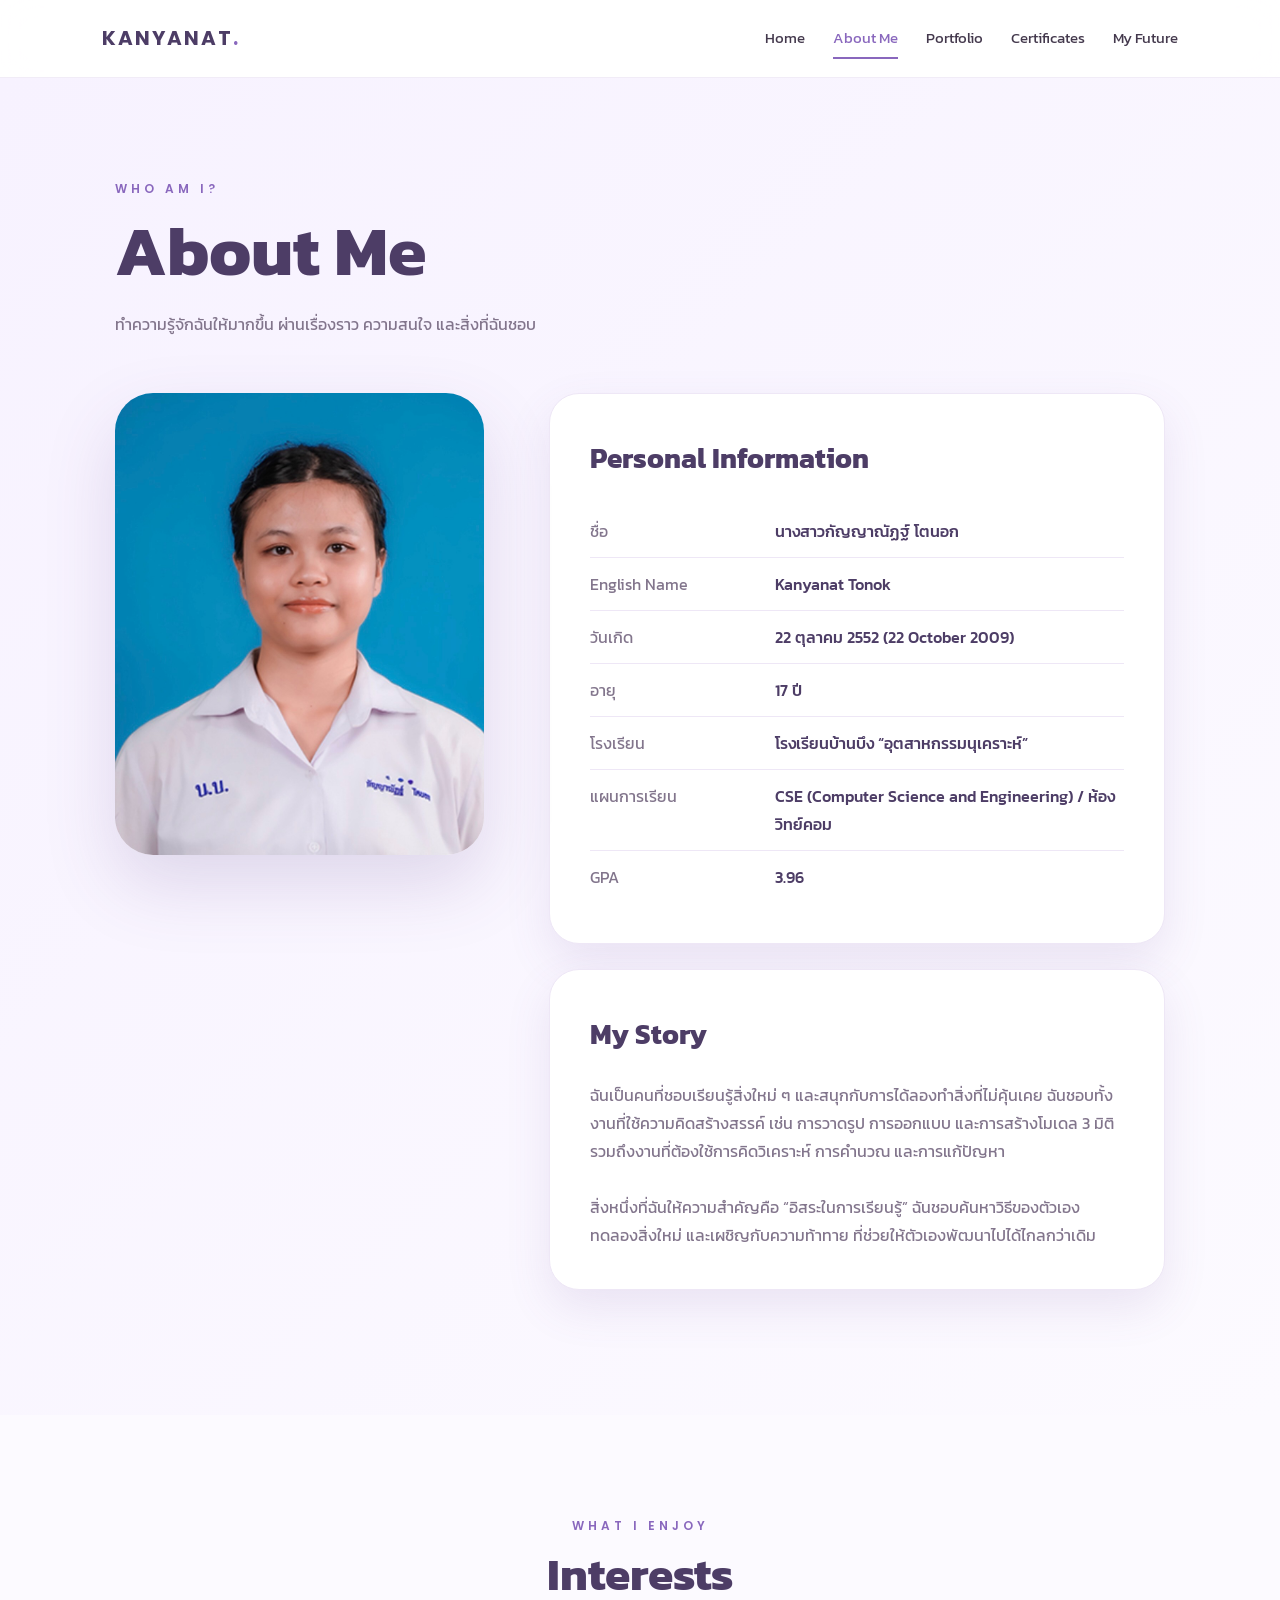
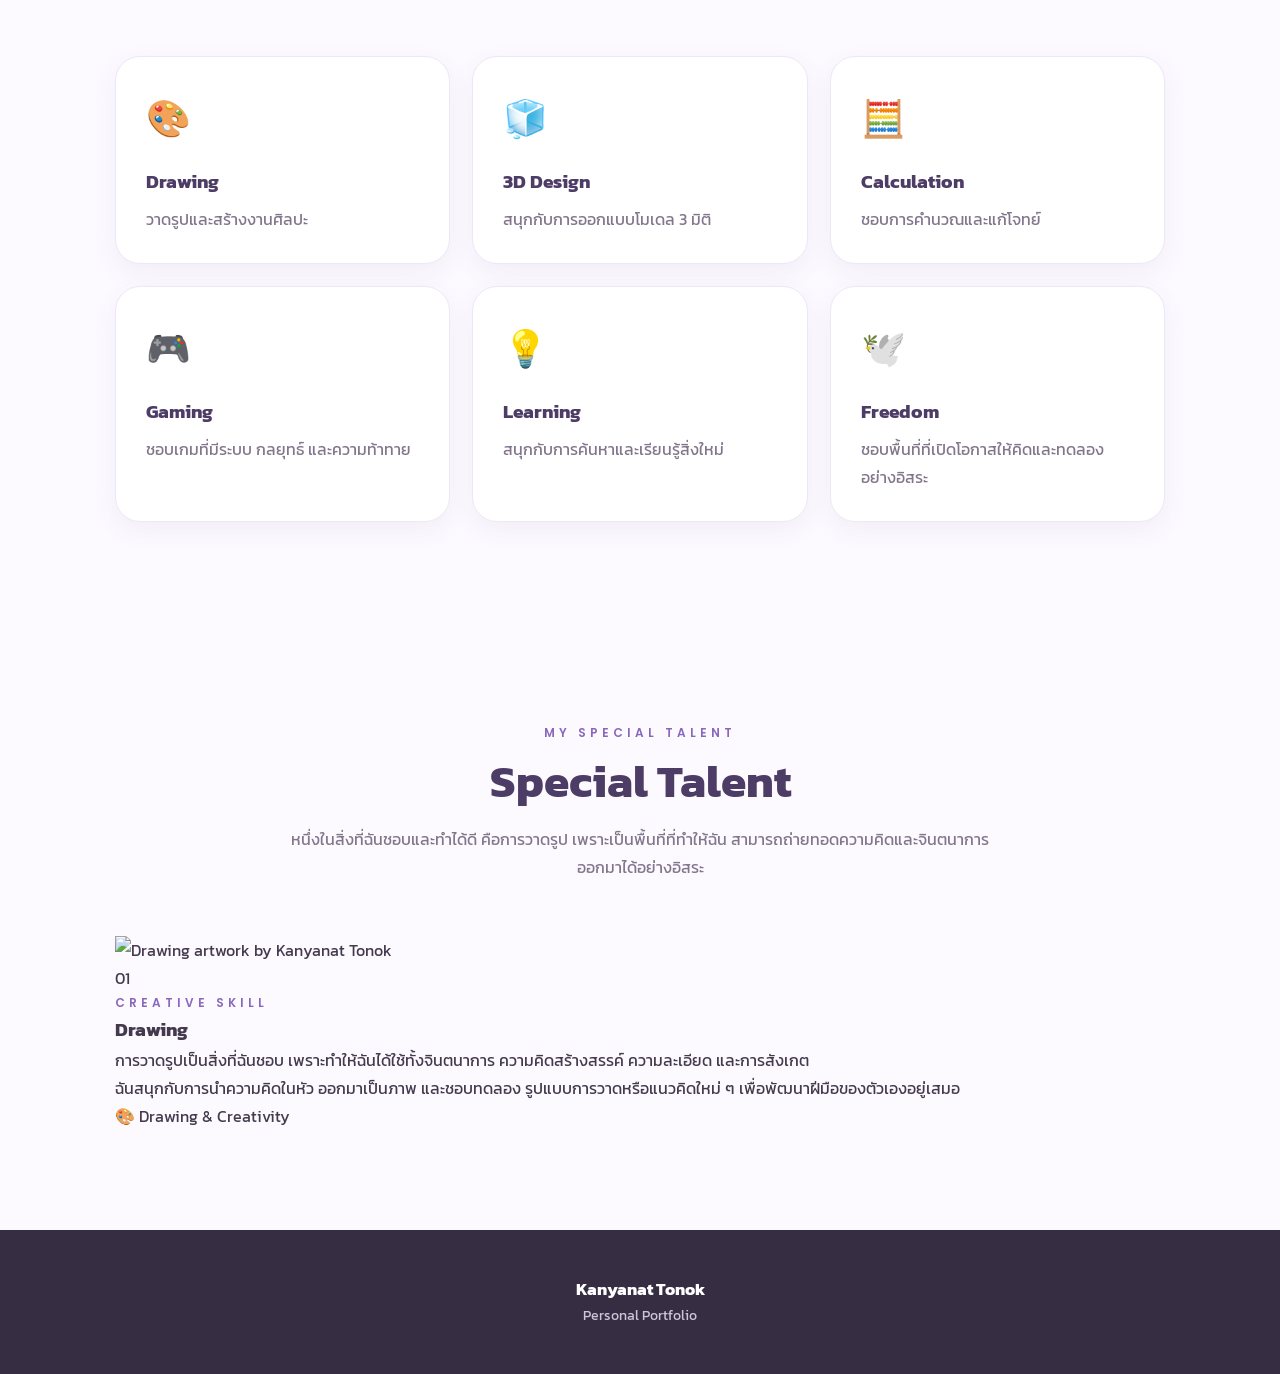
==== about.html @ 4abf8960 "Update about.html" ====
<!DOCTYPE html>
<html lang="th">

<head>
    <meta charset="UTF-8">

    <meta name="viewport"
          content="width=device-width, initial-scale=1.0">

    <title>About Me | Kanyanat Tonok</title>

    <link rel="stylesheet" href="./style.css">
</head>

<body>

<nav class="navbar">

    <a href="index.html" class="logo">
        KANYANAT<span>.</span>
    </a>

    <div class="nav-menu">

        <a href="index.html">
            Home
        </a>

        <a class="active" href="about.html">
            About Me
        </a>

        <a href="portfolio.html">
            Portfolio
        </a>

        <a href="certificates.html">
            Certificates
        </a>

        <a href="future.html">
            My Future
        </a>

    </div>

    <button class="menu-button"
            aria-label="Open menu">
        ☰
    </button>

</nav>


<main class="page-container">

<section class="about-hero">

    <div class="section-heading">

        <div class="eyebrow">
            WHO AM I?
        </div>

        <h1>
            About Me
        </h1>

        <p>
            ทำความรู้จักฉันให้มากขึ้น
            ผ่านเรื่องราว ความสนใจ
            และสิ่งที่ฉันชอบ
        </p>

    </div>


    <div class="about-grid">

        <div class="about-image">

            <img
                src="./assets/images/profile.jpg"
                class="profile-photo"
                alt="Kanyanat Tonok">

        </div>


        <div>

            <div class="info-card">

                <h2>
                    Personal Information
                </h2>


                <div class="info-row">

                    <div class="info-label">
                        ชื่อ
                    </div>

                    <div class="info-value">
                        นางสาวกัญญาณัฏฐ์ โตนอก
                    </div>

                </div>


                <div class="info-row">

                    <div class="info-label">
                        English Name
                    </div>

                    <div class="info-value">
                        Kanyanat Tonok
                    </div>

                </div>


                <div class="info-row">

                    <div class="info-label">
                        วันเกิด
                    </div>

                    <div class="info-value">
                        22 ตุลาคม 2552
                        (22 October 2009)
                    </div>

                </div>


                <div class="info-row">

                    <div class="info-label">
                        อายุ
                    </div>

                    <div class="info-value">

                        <span class="auto-age">
                            16
                        </span>

                        ปี

                    </div>

                </div>


                <div class="info-row">

                    <div class="info-label">
                        โรงเรียน
                    </div>

                    <div class="info-value">
                        โรงเรียนบ้านบึง
                        “อุตสาหกรรมนุเคราะห์”
                    </div>

                </div>


                <div class="info-row">

                    <div class="info-label">
                        แผนการเรียน
                    </div>

                    <div class="info-value">
                        CSE
                        (Computer Science and Engineering)
                        / ห้องวิทย์คอม
                    </div>

                </div>


                <div class="info-row">

                    <div class="info-label">
                        GPA
                    </div>

                    <div class="info-value">
                        3.96
                    </div>

                </div>

            </div>


            <div class="info-card">

                <h2>
                    My Story
                </h2>

                <p class="about-description">

                    ฉันเป็นคนที่ชอบเรียนรู้สิ่งใหม่ ๆ
                    และสนุกกับการได้ลองทำสิ่งที่ไม่คุ้นเคย

                    ฉันชอบทั้งงานที่ใช้ความคิดสร้างสรรค์
                    เช่น การวาดรูป การออกแบบ
                    และการสร้างโมเดล 3 มิติ

                    รวมถึงงานที่ต้องใช้การคิดวิเคราะห์
                    การคำนวณ และการแก้ปัญหา

                    <br><br>

                    สิ่งหนึ่งที่ฉันให้ความสำคัญคือ
                    “อิสระในการเรียนรู้”

                    ฉันชอบค้นหาวิธีของตัวเอง
                    ทดลองสิ่งใหม่
                    และเผชิญกับความท้าทาย
                    ที่ช่วยให้ตัวเองพัฒนาไปได้ไกลกว่าเดิม

                </p>

            </div>

        </div>

    </div>

</section>


<section>

    <div class="section-heading center">

        <div class="eyebrow">
            WHAT I ENJOY
        </div>

        <h2>
            Interests
        </h2>

    </div>


    <div class="interest-grid">

        <div class="skill-card">
            <div class="skill-icon">🎨</div>
            <h3>Drawing</h3>
            <p>วาดรูปและสร้างงานศิลปะ</p>
        </div>


        <div class="skill-card">
            <div class="skill-icon">🧊</div>
            <h3>3D Design</h3>
            <p>สนุกกับการออกแบบโมเดล 3 มิติ</p>
        </div>


        <div class="skill-card">
            <div class="skill-icon">🧮</div>
            <h3>Calculation</h3>
            <p>ชอบการคำนวณและแก้โจทย์</p>
        </div>


        <div class="skill-card">
            <div class="skill-icon">🎮</div>
            <h3>Gaming</h3>
            <p>ชอบเกมที่มีระบบ กลยุทธ์ และความท้าทาย</p>
        </div>


        <div class="skill-card">
            <div class="skill-icon">💡</div>
            <h3>Learning</h3>
            <p>สนุกกับการค้นหาและเรียนรู้สิ่งใหม่</p>
        </div>


        <div class="skill-card">
            <div class="skill-icon">🕊️</div>
            <h3>Freedom</h3>
            <p>ชอบพื้นที่ที่เปิดโอกาสให้คิดและทดลองอย่างอิสระ</p>
        </div>

    </div>

</section>


<section class="talent-section">

    <div class="section-heading center">

        <div class="eyebrow">
            MY SPECIAL TALENT
        </div>

        <h2>
            Special Talent
        </h2>

        <p>
            หนึ่งในสิ่งที่ฉันชอบและทำได้ดี
            คือการวาดรูป เพราะเป็นพื้นที่ที่ทำให้ฉัน
            สามารถถ่ายทอดความคิดและจินตนาการ
            ออกมาได้อย่างอิสระ
        </p>

    </div>


    <div class="talent-card">

        <div class="talent-image-wrapper">

            <img
                src="./assets/images/drawing.jpg"
                alt="Drawing artwork by Kanyanat Tonok"
                class="talent-image">

        </div>


        <div class="talent-content">

            <div class="talent-number">
                01
            </div>

            <div class="eyebrow">
                CREATIVE SKILL
            </div>

            <h3>
                Drawing
            </h3>

            <p>
                การวาดรูปเป็นสิ่งที่ฉันชอบ
                เพราะทำให้ฉันได้ใช้ทั้งจินตนาการ
                ความคิดสร้างสรรค์ ความละเอียด
                และการสังเกต
            </p>

            <p>
                ฉันสนุกกับการนำความคิดในหัว
                ออกมาเป็นภาพ และชอบทดลอง
                รูปแบบการวาดหรือแนวคิดใหม่ ๆ
                เพื่อพัฒนาฝีมือของตัวเองอยู่เสมอ
            </p>

            <span class="talent-tag">
                🎨 Drawing & Creativity
            </span>

        </div>

    </div>

</section>

</section>

</main>


<footer>

    <strong>
        Kanyanat Tonok
    </strong>

    <br>

    Personal Portfolio

</footer>


<script src="./script.js"></script>

</body>
</html>
---- style.css ----
@import url('https://fonts.googleapis.com/css2?family=Kanit:wght@300;400;500;600;700&family=Playfair+Display:wght@600;700&family=Poppins:wght@300;400;500;600;700&display=swap');


:root {

    --lavender-50: #fcfaff;
    --lavender-100: #f7f2ff;
    --lavender-150: #f2ebff;
    --lavender-200: #ece2ff;
    --lavender-300: #ddcaff;
    --lavender-400: #c6aaf2;
    --lavender-500: #a987dc;
    --lavender-600: #8967bd;
    --lavender-700: #70519e;

    --purple-dark: #4d3d66;
    --purple-medium: #655275;

    --white: #ffffff;

    --text: #44394d;
    --text-soft: #82758c;

    --border: #eee7f6;

    --shadow-small:
        0 8px 25px rgba(96, 67, 135, 0.07);

    --shadow:
        0 18px 45px rgba(116, 86, 160, 0.12);

    --shadow-large:
        0 30px 70px rgba(95, 67, 135, 0.17);
}


* {
    margin: 0;
    padding: 0;
    box-sizing: border-box;
}


html {
    scroll-behavior: smooth;
}


body {

    font-family: "Kanit", sans-serif;

    background: var(--lavender-50);

    color: var(--text);

    line-height: 1.75;

    overflow-x: hidden;
}


img {
    display: block;
    max-width: 100%;
}


a {
    text-decoration: none;
}


button {
    font-family: inherit;
}


.navbar {

    position: fixed;

    top: 0;
    left: 0;

    width: 100%;
    height: 78px;

    display: flex;
    justify-content: space-between;
    align-items: center;

    padding: 0 8%;

    background: rgba(255,255,255,0.85);

    backdrop-filter: blur(18px);

    border-bottom:
        1px solid rgba(137,102,189,0.12);

    z-index: 9999;
}


.logo {

    font-family: "Poppins", sans-serif;

    font-size: 20px;

    font-weight: 700;

    letter-spacing: 2px;

    color: var(--purple-dark);
}


.logo span {
    color: var(--lavender-600);
}


.nav-menu {

    display: flex;

    align-items: center;

    gap: 28px;
}


.nav-menu a {

    position: relative;

    color: var(--text);

    font-size: 15px;

    transition: 0.25s;
}


.nav-menu a::after {

    content: "";

    position: absolute;

    left: 0;

    bottom: -7px;

    width: 0;

    height: 2px;

    background: var(--lavender-600);

    transition: 0.25s;
}


.nav-menu a:hover,
.nav-menu a.active {

    color: var(--lavender-600);
}


.nav-menu a:hover::after,
.nav-menu a.active::after {

    width: 100%;
}


.menu-button {

    display: none;

    border: none;

    background: transparent;

    color: var(--purple-dark);

    font-size: 27px;

    cursor: pointer;
}


.page-container {
    padding-top: 78px;
}


section {
    padding: 100px 9%;
}


.section-heading {
    margin-bottom: 55px;
}


.section-heading.center {
    text-align: center;
}


.eyebrow {

    font-family: "Poppins", sans-serif;

    font-size: 12px;

    font-weight: 600;

    letter-spacing: 4px;

    color: var(--lavender-600);

    text-transform: uppercase;
}


.section-heading h1,
.section-heading h2 {

    color: var(--purple-dark);

    line-height: 1.2;
}


.section-heading h1 {

    font-size:
        clamp(42px, 6vw, 70px);

    margin-top: 10px;
}


.section-heading h2 {

    font-size:
        clamp(31px, 4vw, 46px);

    margin-top: 10px;
}


.section-heading p {

    max-width: 720px;

    margin-top: 17px;

    color: var(--text-soft);
}


.section-heading.center p {

    margin-left: auto;

    margin-right: auto;
}


.btn {

    display: inline-flex;

    justify-content: center;

    align-items: center;

    min-height: 49px;

    padding: 0 27px;

    border-radius: 100px;

    background: var(--lavender-600);

    border: 1px solid var(--lavender-600);

    color: white;

    transition: 0.25s;
}


.btn:hover {

    transform: translateY(-3px);

    background: var(--lavender-700);

    box-shadow:
        0 12px 30px rgba(137,102,189,0.28);
}


.btn-outline {

    background: transparent;

    color: var(--lavender-600);
}


.btn-outline:hover {
    color: white;
}


.home-hero {

    min-height:
        calc(100vh - 78px);

    display: grid;

    grid-template-columns:
        1.1fr 0.9fr;

    align-items: center;

    gap: 70px;

    padding:
        95px 9% 70px;

    background:
        radial-gradient(
            circle at 12% 18%,
            rgba(224,205,255,.75),
            transparent 32%
        ),
        radial-gradient(
            circle at 88% 78%,
            rgba(235,220,255,.7),
            transparent 30%
        ),
        var(--lavender-50);
}


.home-copy h1 {

    font-family:
        "Playfair Display",
        serif;

    color: var(--purple-dark);

    font-size:
        clamp(55px,7vw,95px);

    line-height: .98;

    margin: 18px 0 28px;
}


.home-copy h1 span {
    color: var(--lavender-600);
}


.home-copy .intro {

    max-width: 650px;

    color: var(--text-soft);

    font-size: 18px;
}


.hero-buttons {

    display: flex;

    flex-wrap: wrap;

    gap: 13px;

    margin-top: 35px;
}


.hero-photo-wrap {

    position: relative;

    width: 100%;

    max-width: 430px;

    margin: auto;
}


.hero-photo {

    width: 100%;

    aspect-ratio: 4 / 5;

    object-fit: cover;

    border-radius:
        50px 50px 180px 50px;

    box-shadow:
        var(--shadow-large);
}


.floating-card {

    position: absolute;

    left: -40px;

    bottom: 30px;

    padding: 18px 25px;

    background:
        rgba(255,255,255,.94);

    border-radius: 21px;

    box-shadow: var(--shadow);
}


.floating-card strong {

    display: block;

    color: var(--purple-dark);

    font-size: 21px;
}


.floating-card span {

    color: var(--text-soft);

    font-size: 14px;
}


.home-mini-about {
    background: white;
}


.mini-about-grid {

    display: grid;

    grid-template-columns:
        repeat(3,1fr);

    gap: 22px;
}


.mini-card {

    padding: 32px;

    background: var(--lavender-100);

    border-radius: 27px;

    transition: .28s;
}


.mini-card:hover {

    transform: translateY(-7px);

    box-shadow: var(--shadow);
}


.mini-card .icon {

    font-size: 38px;

    margin-bottom: 14px;
}


.mini-card h3 {

    color: var(--purple-dark);

    font-size: 21px;
}


.mini-card p {

    color: var(--text-soft);

    margin-top: 7px;
}


.about-hero {

    background:
        linear-gradient(
            135deg,
            var(--lavender-100),
            var(--lavender-50)
        );
}


.about-grid {

    display: grid;

    grid-template-columns:
        .75fr 1.25fr;

    gap: 65px;
}


.about-image {

    position: sticky;

    top: 115px;
}


.profile-photo {

    width: 100%;

    max-width: 420px;

    aspect-ratio: 4 / 5;

    object-fit: cover;

    border-radius: 38px;

    box-shadow: var(--shadow-large);
}


.info-card {

    margin-bottom: 25px;

    padding: 40px;

    background: white;

    border:
        1px solid var(--border);

    border-radius: 30px;

    box-shadow: var(--shadow);
}


.info-card h2 {

    color: var(--purple-dark);

    margin-bottom: 22px;

    font-size: 28px;
}


.info-row {

    display: grid;

    grid-template-columns:
        170px 1fr;

    gap: 15px;

    padding: 12px 0;

    border-bottom:
        1px solid var(--border);
}


.info-row:last-child {
    border-bottom: none;
}


.info-label {
    color: var(--text-soft);
}


.info-value {

    color: var(--purple-dark);

    font-weight: 500;
}


.about-description {
    color: var(--text-soft);
}


.interest-grid,
.skills-grid {

    display: grid;

    grid-template-columns:
        repeat(3,1fr);

    gap: 22px;
}


.skill-card {

    padding: 30px;

    background: white;

    border:
        1px solid var(--border);

    border-radius: 25px;

    box-shadow: var(--shadow-small);

    transition: .28s;
}


.skill-card:hover {

    transform: translateY(-6px);

    box-shadow: var(--shadow);
}


.skill-icon {

    font-size: 36px;

    margin-bottom: 15px;
}


.skill-card h3 {
    color: var(--purple-dark);
}


.skill-card p {

    color: var(--text-soft);

    margin-top: 7px;
}


.portfolio-section {
    background: white;
}


.portfolio-grid {

    display: grid;

    grid-template-columns:
        repeat(3,1fr);

    gap: 25px;
}


.work-card {

    overflow: hidden;

    background: var(--lavender-50);

    border:
        1px solid var(--border);

    border-radius: 28px;

    transition: .3s;
}


.work-card:hover {

    transform: translateY(-7px);

    box-shadow: var(--shadow);
}


.work-image-placeholder {

    aspect-ratio: 4 / 3;

    display: flex;

    flex-direction: column;

    justify-content: center;

    align-items: center;

    gap: 8px;

    background:
        linear-gradient(
            135deg,
            #e8daff,
            #faf7ff
        );

    color: var(--lavender-600);
}


.work-image-placeholder span {
    font-size: 55px;
}


.work-content {
    padding: 25px;
}


.work-type {

    color: var(--lavender-600);

    font-family:
        "Poppins", sans-serif;

    font-size: 11px;

    font-weight: 600;

    letter-spacing: 2px;

    text-transform: uppercase;
}


.work-content h3 {

    color: var(--purple-dark);

    margin: 8px 0;

    font-size: 21px;
}


.work-content p {

    color: var(--text-soft);

    font-size: 14px;
}


.certificate-filter {

    display: flex;

    justify-content: center;

    flex-wrap: wrap;

    gap: 10px;

    margin:
        -10px 0 45px;
}


.filter-btn {

    padding: 10px 20px;

    background: white;

    border:
        1px solid var(--lavender-300);

    border-radius: 100px;

    color: var(--purple-medium);

    cursor: pointer;

    transition: .25s;
}


.filter-btn:hover {

    transform: translateY(-2px);

    background: var(--lavender-100);
}


.filter-btn.active {

    background: var(--lavender-600);

    border-color: var(--lavender-600);

    color: white;
}


.certificate-grid {

    display: grid;

    grid-template-columns:
        repeat(3,1fr);

    gap: 25px;
}


.certificate-card {

    overflow: hidden;

    background: white;

    padding: 14px;

    border:
        1px solid var(--border);

    border-radius: 25px;

    box-shadow: var(--shadow-small);

    transition: .28s;
}


.certificate-card:hover {

    transform: translateY(-6px);

    box-shadow: var(--shadow);
}


.certificate-image {

    width: 100%;

    aspect-ratio: 16 / 11;

    object-fit: contain;

    padding: 5px;

    background: #fafafa;

    border-radius: 18px;
}


.certificate-info {

    padding: 18px 8px 8px;
}


.certificate-info h3 {

    color: var(--purple-dark);

    font-size: 19px;

    line-height: 1.45;
}


.certificate-info p {

    color: var(--text-soft);

    font-size: 14px;

    margin-top: 7px;
}


.cert-category {

    display: inline-block;

    margin-bottom: 9px;

    padding: 5px 11px;

    background: var(--lavender-100);

    color: var(--lavender-700);

    border-radius: 100px;

    font-size: 10px;

    font-weight: 600;

    letter-spacing: 1.3px;

    text-transform: uppercase;
}


.cert-date {

    margin-top: 8px;

    color: var(--lavender-600);

    font-size: 13px;
}


.cert-buttons {

    display: flex;

    flex-wrap: wrap;

    gap: 8px;

    margin-top: 15px;
}


.cert-button {

    display: inline-flex;

    align-items: center;

    justify-content: center;

    padding: 8px 15px;

    background: var(--lavender-200);

    color: var(--lavender-700);

    border-radius: 100px;

    font-size: 13px;

    transition: .25s;
}


.cert-button:hover {

    background: var(--lavender-600);

    color: white;
}


.future-hero {

    min-height: 80vh;

    display: flex;

    align-items: center;

    background:
        radial-gradient(
            circle at 82% 15%,
            rgba(222,202,255,.85),
            transparent 32%
        ),
        var(--lavender-50);
}


.future-layout {

    display: grid;

    grid-template-columns:
        1fr 1fr;

    gap: 60px;
}


.future-big-card {

    padding: 50px;

    background: white;

    border-radius: 35px;

    box-shadow: var(--shadow);
}


.future-icon {
    font-size: 70px;
}


.future-big-card h2 {

    margin: 20px 0;

    color: var(--purple-dark);

    font-size: 35px;
}


.future-big-card p {
    color: var(--text-soft);
}


.university-card {

    display: flex;

    flex-direction: column;

    justify-content: center;

    padding: 50px;

    border-radius: 35px;

    background:
        linear-gradient(
            135deg,
            #625078,
            #a886c8
        );

    color: white;

    box-shadow: var(--shadow-large);
}


.university-card .tiny {

    font-size: 11px;

    font-weight: 600;

    letter-spacing: 3px;

    opacity: .8;
}


.university-card h2 {

    font-size: 35px;

    margin: 15px 0;
}


.university-card p {
    color: rgba(255,255,255,.85);
}


.quote-section {

    padding: 110px 9%;

    background:
        linear-gradient(
            135deg,
            #48385d,
            #59446f
        );

    color: white;

    text-align: center;
}


.quote-section h2 {

    max-width: 900px;

    margin: auto;

    font-family:
        "Playfair Display", serif;

    font-size:
        clamp(30px,5vw,54px);

    line-height: 1.25;
}


.quote-section p {

    margin-top: 22px;

    color: #d9cde5;
}


footer {

    padding: 45px 8%;

    background: #372d43;

    color: #cfc3da;

    text-align: center;

    font-size: 14px;
}


footer strong {

    color: white;

    font-size: 17px;
}


@media(max-width:1100px) {

    .portfolio-grid,
    .certificate-grid {

        grid-template-columns:
            repeat(2,1fr);
    }

}


@media(max-width:900px) {

    .nav-menu {

        display: none;

        position: absolute;

        top: 78px;

        left: 0;

        width: 100%;

        flex-direction: column;

        padding: 28px;

        background: white;

        box-shadow: var(--shadow);
    }


    .nav-menu.open {
        display: flex;
    }


    .menu-button {
        display: block;
    }


    .home-hero,
    .about-grid,
    .future-layout {

        grid-template-columns: 1fr;
    }


    .home-copy {
        text-align: center;
    }


    .home-copy .intro {
        margin: auto;
    }


    .hero-buttons {
        justify-content: center;
    }


    .mini-about-grid,
    .portfolio-grid,
    .certificate-grid {

        grid-template-columns: 1fr;
    }


    .interest-grid,
    .skills-grid {

        grid-template-columns:
            repeat(2,1fr);
    }


    .about-image {
        position: static;
    }


    .profile-photo {
        margin: auto;
    }


    .floating-card {
        left: 5px;
    }

}


@media(max-width:600px) {

    section {
        padding: 70px 6%;
    }


    .home-hero {
        padding: 70px 6%;
    }


    .home-copy h1 {
        font-size: 52px;
    }


    .hero-buttons {

        flex-direction: column;
    }


    .btn {
        width: 100%;
    }


    .interest-grid,
    .skills-grid {

        grid-template-columns: 1fr;
    }


    .info-card {
        padding: 28px 22px;
    }


    .info-row {

        grid-template-columns: 1fr;

        gap: 2px;
    }


    .future-big-card,
    .university-card {

        padding: 35px 25px;
    }


    .certificate-filter {

        justify-content: flex-start;

        flex-wrap: nowrap;

        overflow-x: auto;

        padding-bottom: 8px;
    }


    .filter-btn {
        flex: 0 0 auto;
    }

}
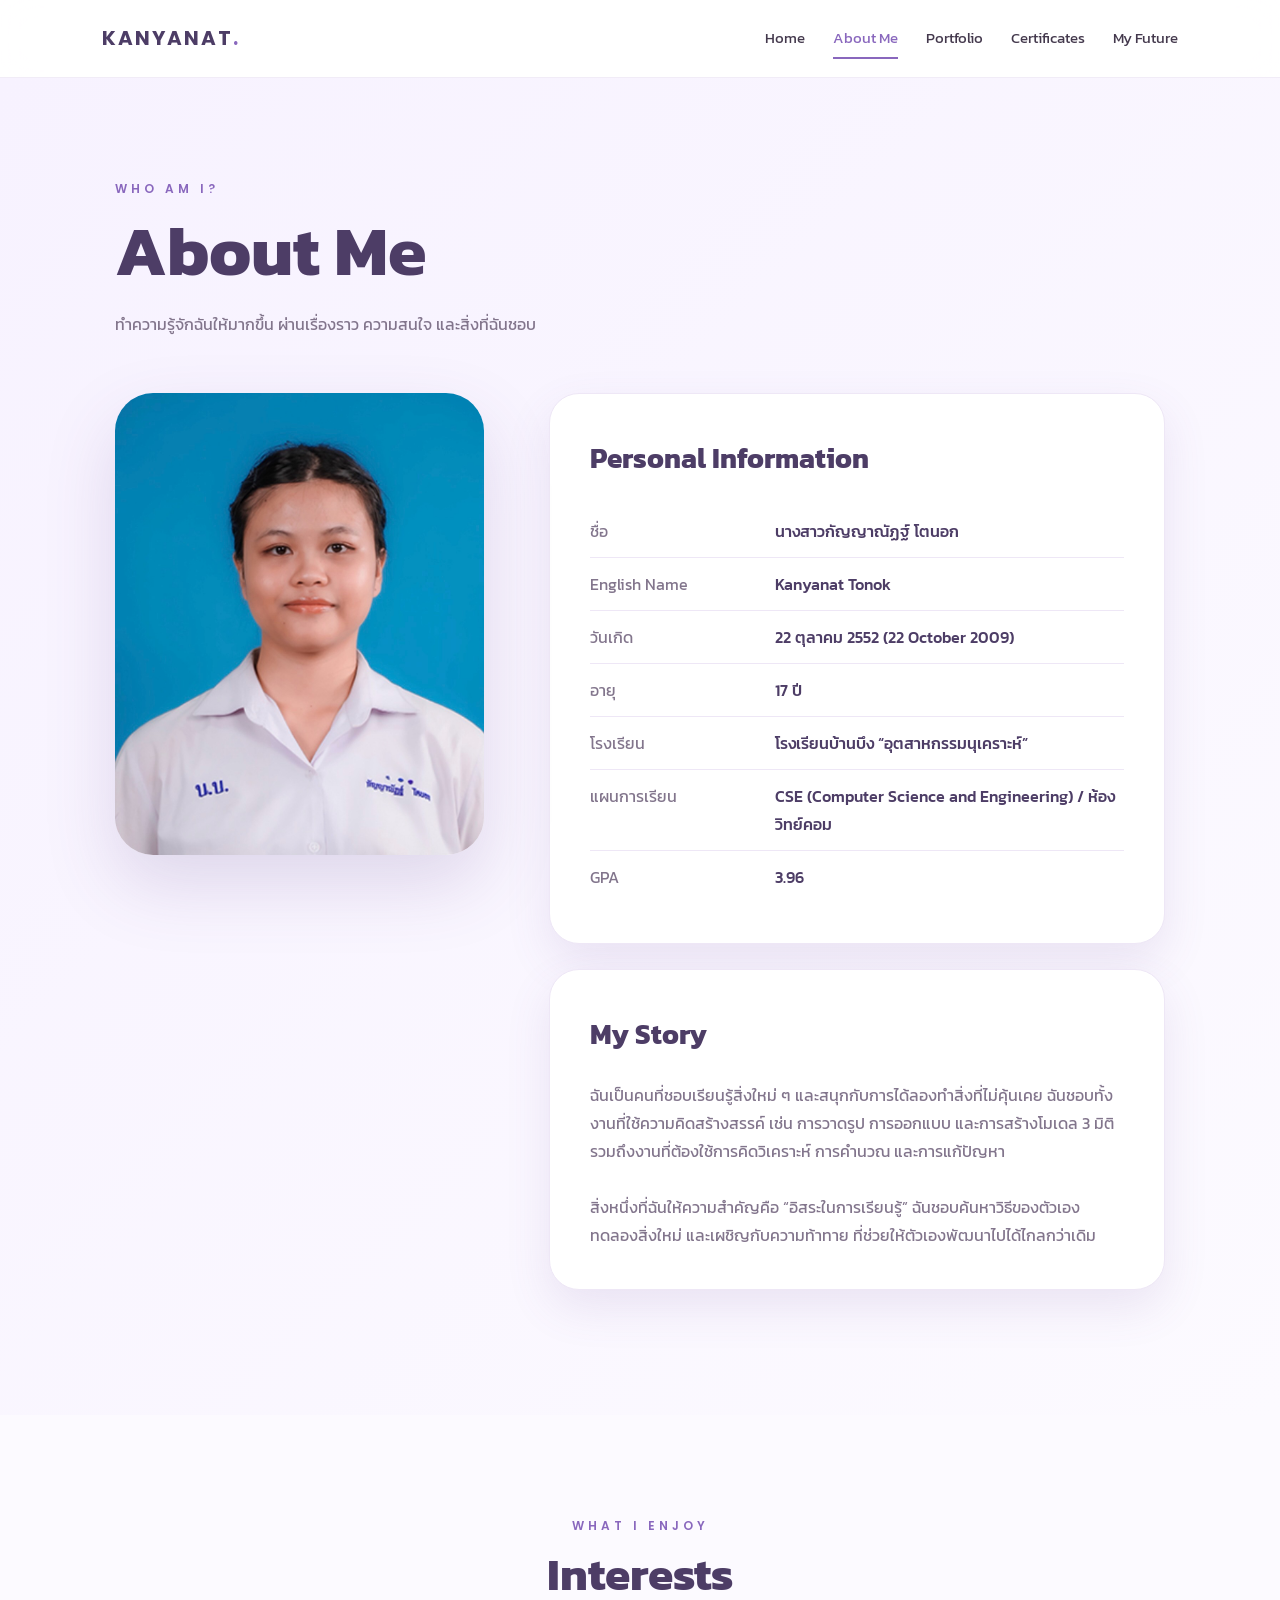
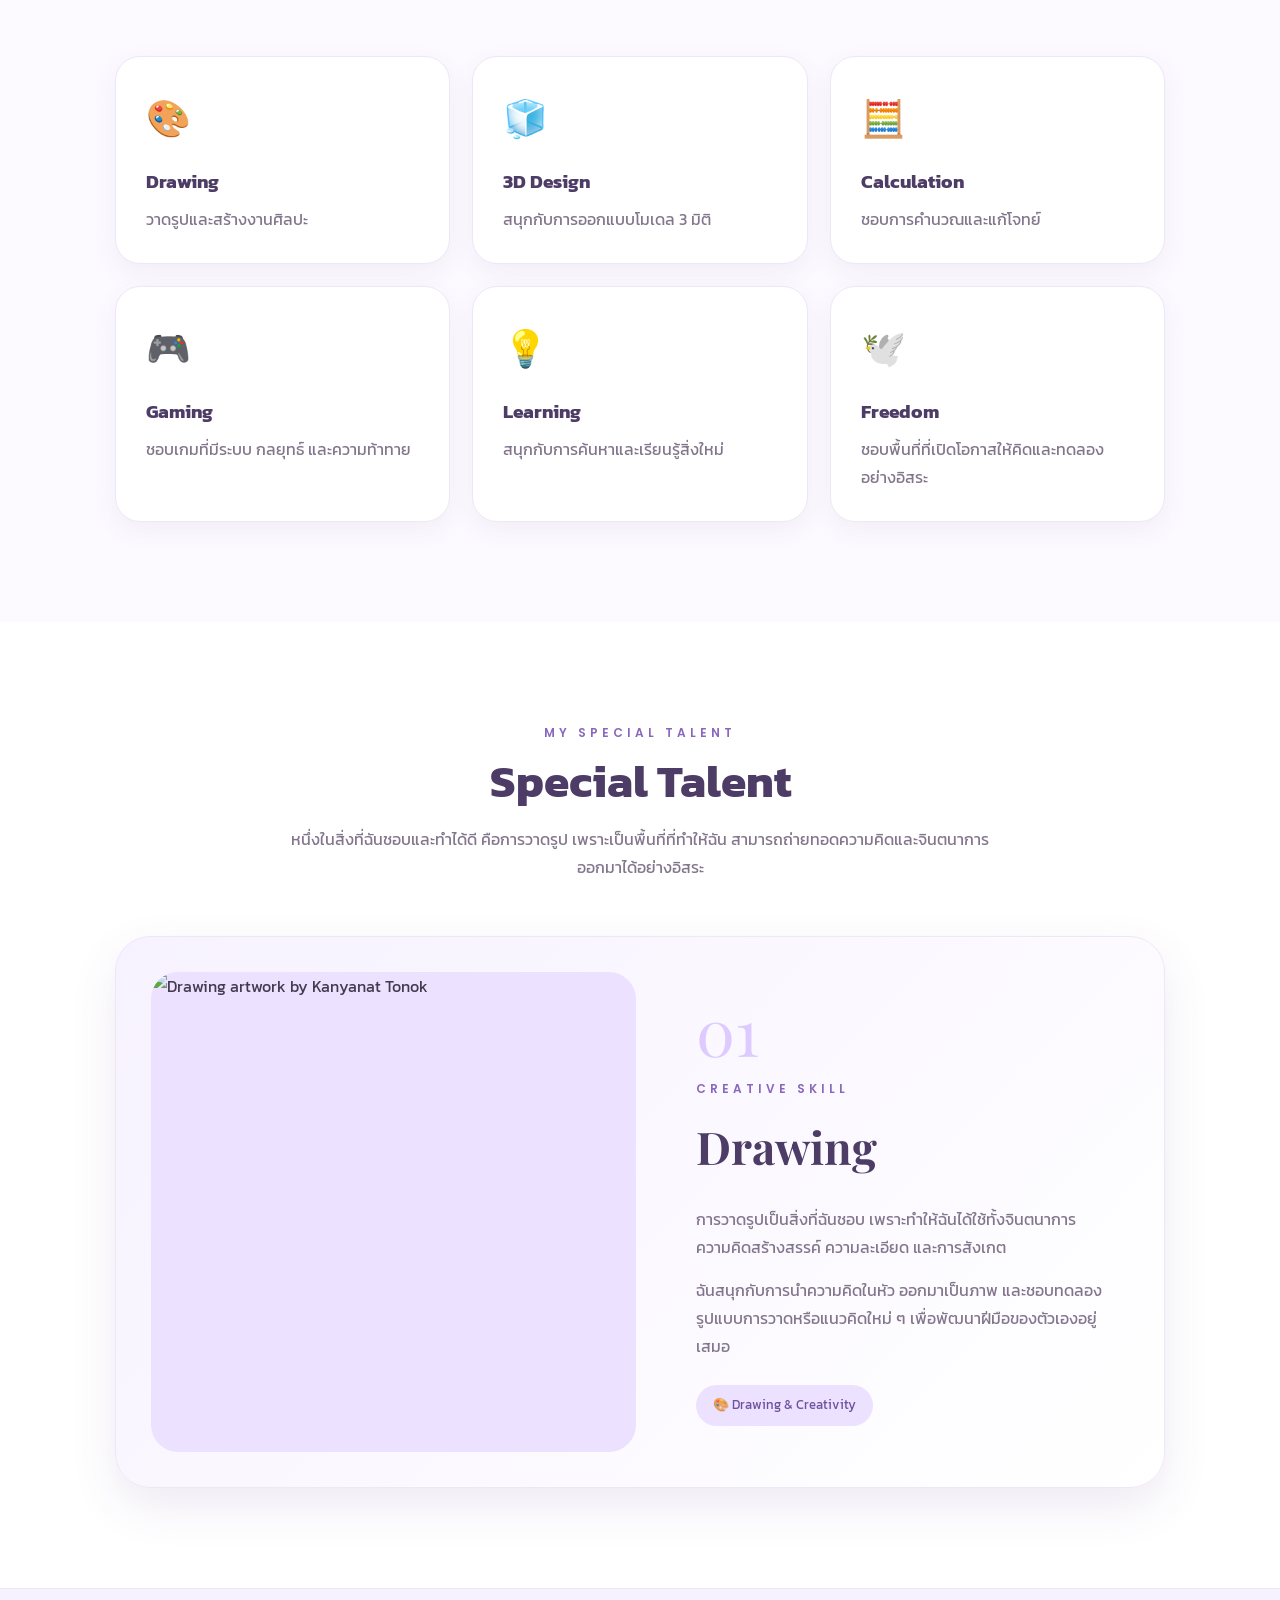
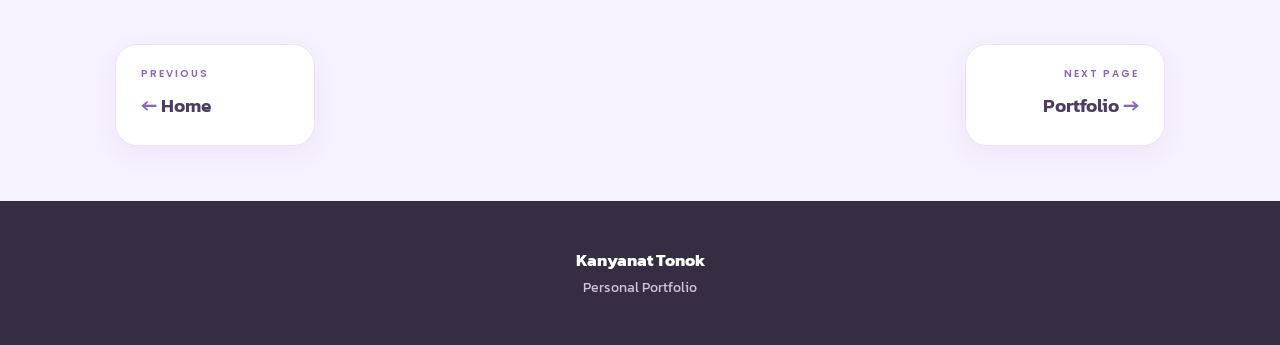
==== commit 2281b63e: "Update about.html" ====
--- a/about.html
+++ b/about.html
@@ -377,7 +377,41 @@
 
 </main>
 
-
+<div class="page-navigation">
+
+    <a
+        href="index.html"
+        class="page-nav-link">
+
+        <span class="page-nav-small">
+            PREVIOUS
+        </span>
+
+        <span class="page-nav-title">
+            <span class="page-nav-arrow">←</span>
+            Home
+        </span>
+
+    </a>
+
+
+    <a
+        href="portfolio.html"
+        class="page-nav-link next">
+
+        <span class="page-nav-small">
+            NEXT PAGE
+        </span>
+
+        <span class="page-nav-title">
+            Portfolio
+            <span class="page-nav-arrow">→</span>
+        </span>
+
+    </a>
+
+</div>
+    
 <footer>
 
     <strong>
--- a/style.css
+++ b/style.css
@@ -1359,3 +1359,281 @@
     }
 
 }
+/* =========================================================
+   SPECIAL TALENT
+========================================================= */
+
+.talent-section {
+    background: var(--white);
+}
+
+
+.talent-card {
+
+    max-width: 1100px;
+
+    margin: auto;
+
+    display: grid;
+
+    grid-template-columns:
+        1.05fr 0.95fr;
+
+    align-items: center;
+
+    gap: 55px;
+
+    padding: 35px;
+
+    background:
+        linear-gradient(
+            135deg,
+            var(--lavender-100),
+            #ffffff
+        );
+
+    border:
+        1px solid var(--border);
+
+    border-radius: 35px;
+
+    box-shadow: var(--shadow);
+}
+
+
+.talent-image-wrapper {
+
+    overflow: hidden;
+
+    border-radius: 27px;
+
+    background: var(--lavender-200);
+}
+
+
+.talent-image {
+
+    width: 100%;
+
+    height: 480px;
+
+    object-fit: cover;
+
+    transition: transform 0.4s ease;
+}
+
+
+.talent-image:hover {
+
+    transform: scale(1.03);
+}
+
+
+.talent-content {
+
+    padding: 25px 25px 25px 5px;
+}
+
+
+.talent-number {
+
+    font-family: "Playfair Display", serif;
+
+    font-size: 65px;
+
+    line-height: 1;
+
+    color: var(--lavender-300);
+
+    margin-bottom: 15px;
+}
+
+
+.talent-content h3 {
+
+    color: var(--purple-dark);
+
+    font-family: "Playfair Display", serif;
+
+    font-size: 45px;
+
+    margin: 8px 0 20px;
+}
+
+
+.talent-content p {
+
+    color: var(--text-soft);
+
+    margin-bottom: 15px;
+}
+
+
+.talent-tag {
+
+    display: inline-block;
+
+    margin-top: 10px;
+
+    padding: 9px 17px;
+
+    border-radius: 100px;
+
+    background: var(--lavender-200);
+
+    color: var(--lavender-700);
+
+    font-size: 13px;
+}
+
+
+@media(max-width: 900px) {
+
+    .talent-card {
+
+        grid-template-columns: 1fr;
+
+        gap: 25px;
+    }
+
+
+    .talent-image {
+
+        height: auto;
+
+        aspect-ratio: 4 / 3;
+    }
+
+
+    .talent-content {
+
+        padding: 15px;
+    }
+
+}
+/* =========================================================
+   PAGE NAVIGATION
+========================================================= */
+
+.page-navigation {
+
+    display: flex;
+
+    justify-content: space-between;
+
+    align-items: center;
+
+    gap: 20px;
+
+    padding: 55px 9%;
+
+    background: var(--lavender-100);
+
+    border-top:
+        1px solid var(--border);
+}
+
+
+.page-nav-link {
+
+    display: flex;
+
+    flex-direction: column;
+
+    min-width: 200px;
+
+    padding: 20px 25px;
+
+    background: white;
+
+    border:
+        1px solid var(--lavender-200);
+
+    border-radius: 22px;
+
+    color: var(--purple-dark);
+
+    box-shadow: var(--shadow-small);
+
+    transition: 0.3s;
+}
+
+
+.page-nav-link:hover {
+
+    transform: translateY(-5px);
+
+    border-color: var(--lavender-400);
+
+    box-shadow: var(--shadow);
+}
+
+
+.page-nav-link.next {
+
+    text-align: right;
+
+    margin-left: auto;
+}
+
+
+.page-nav-small {
+
+    color: var(--lavender-600);
+
+    font-family: "Poppins", sans-serif;
+
+    font-size: 10px;
+
+    font-weight: 600;
+
+    letter-spacing: 2px;
+
+    text-transform: uppercase;
+}
+
+
+.page-nav-title {
+
+    margin-top: 4px;
+
+    font-size: 19px;
+
+    font-weight: 600;
+}
+
+
+.page-nav-arrow {
+
+    color: var(--lavender-600);
+
+    font-size: 22px;
+}
+
+
+@media(max-width: 600px) {
+
+    .page-navigation {
+
+        padding: 35px 6%;
+
+        gap: 10px;
+    }
+
+
+    .page-nav-link {
+
+        min-width: 0;
+
+        flex: 1;
+
+        padding: 16px;
+    }
+
+
+    .page-nav-title {
+
+        font-size: 15px;
+    }
+
+}
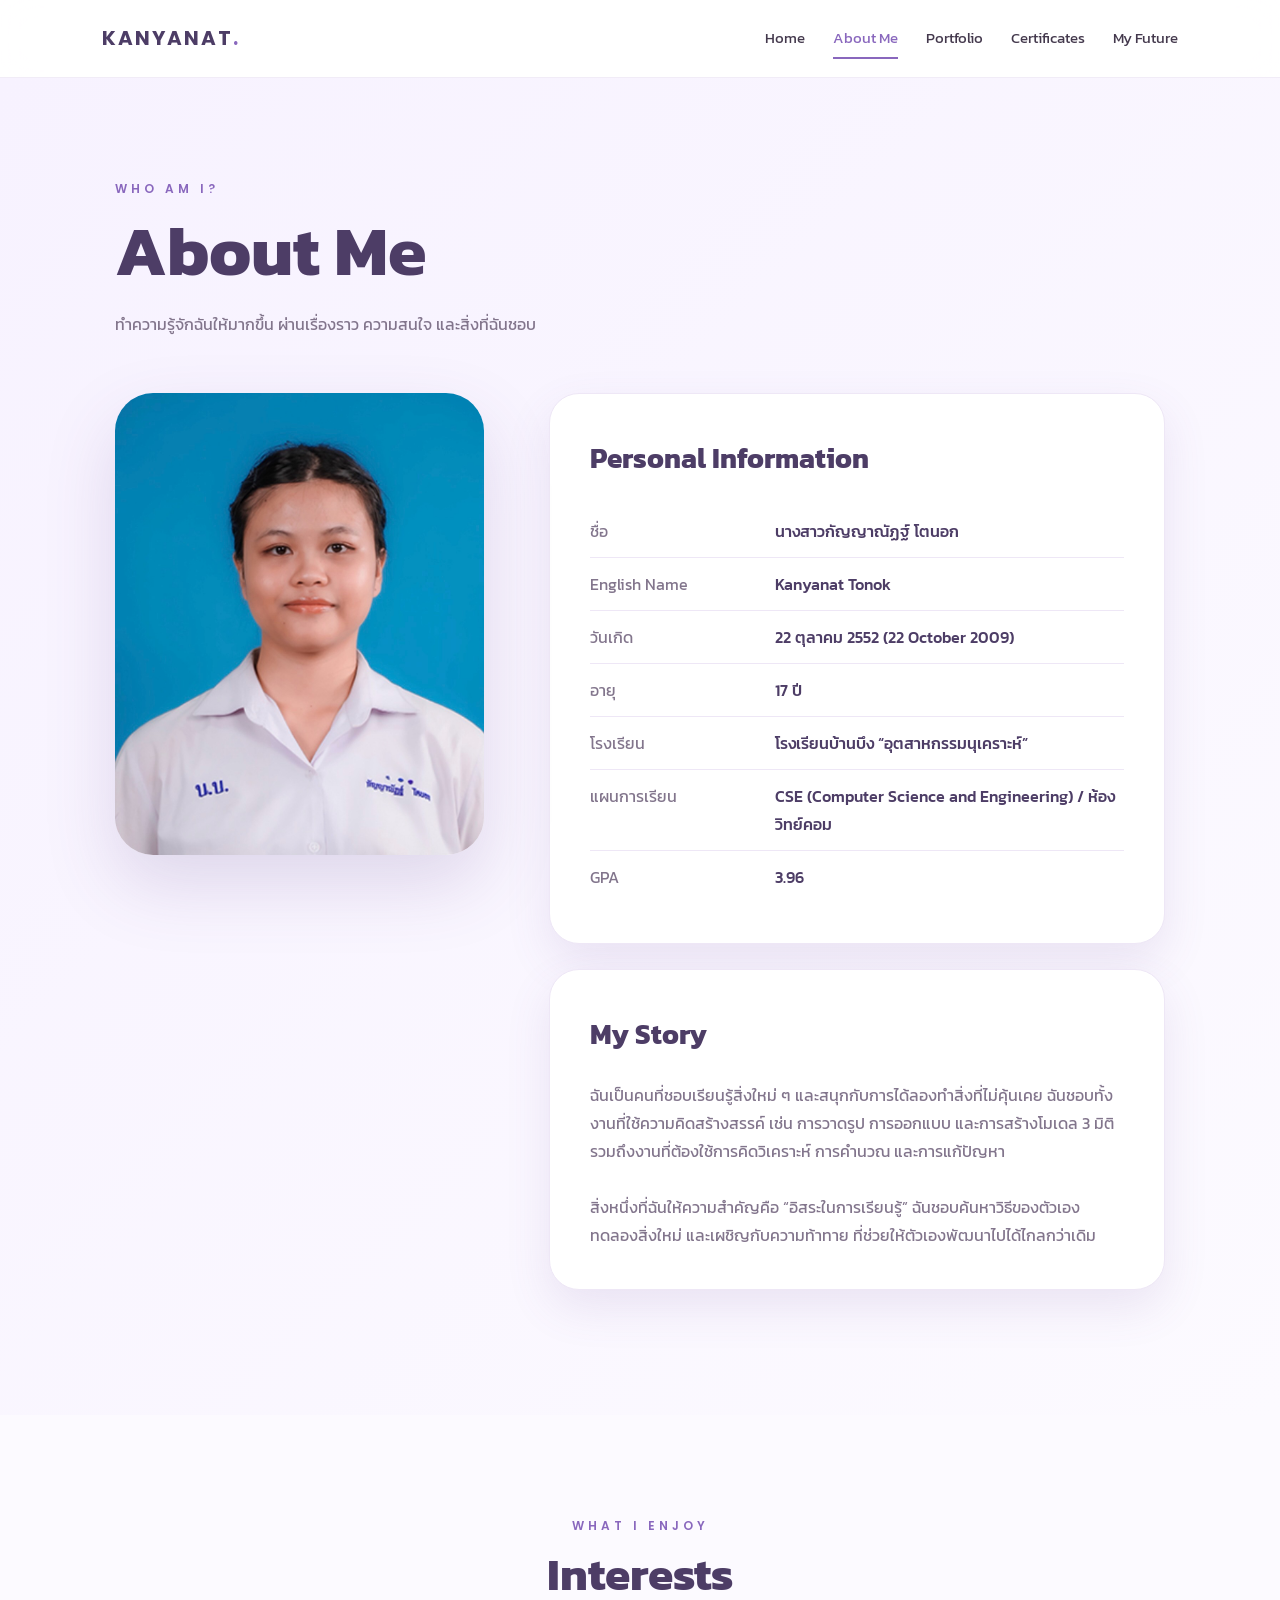
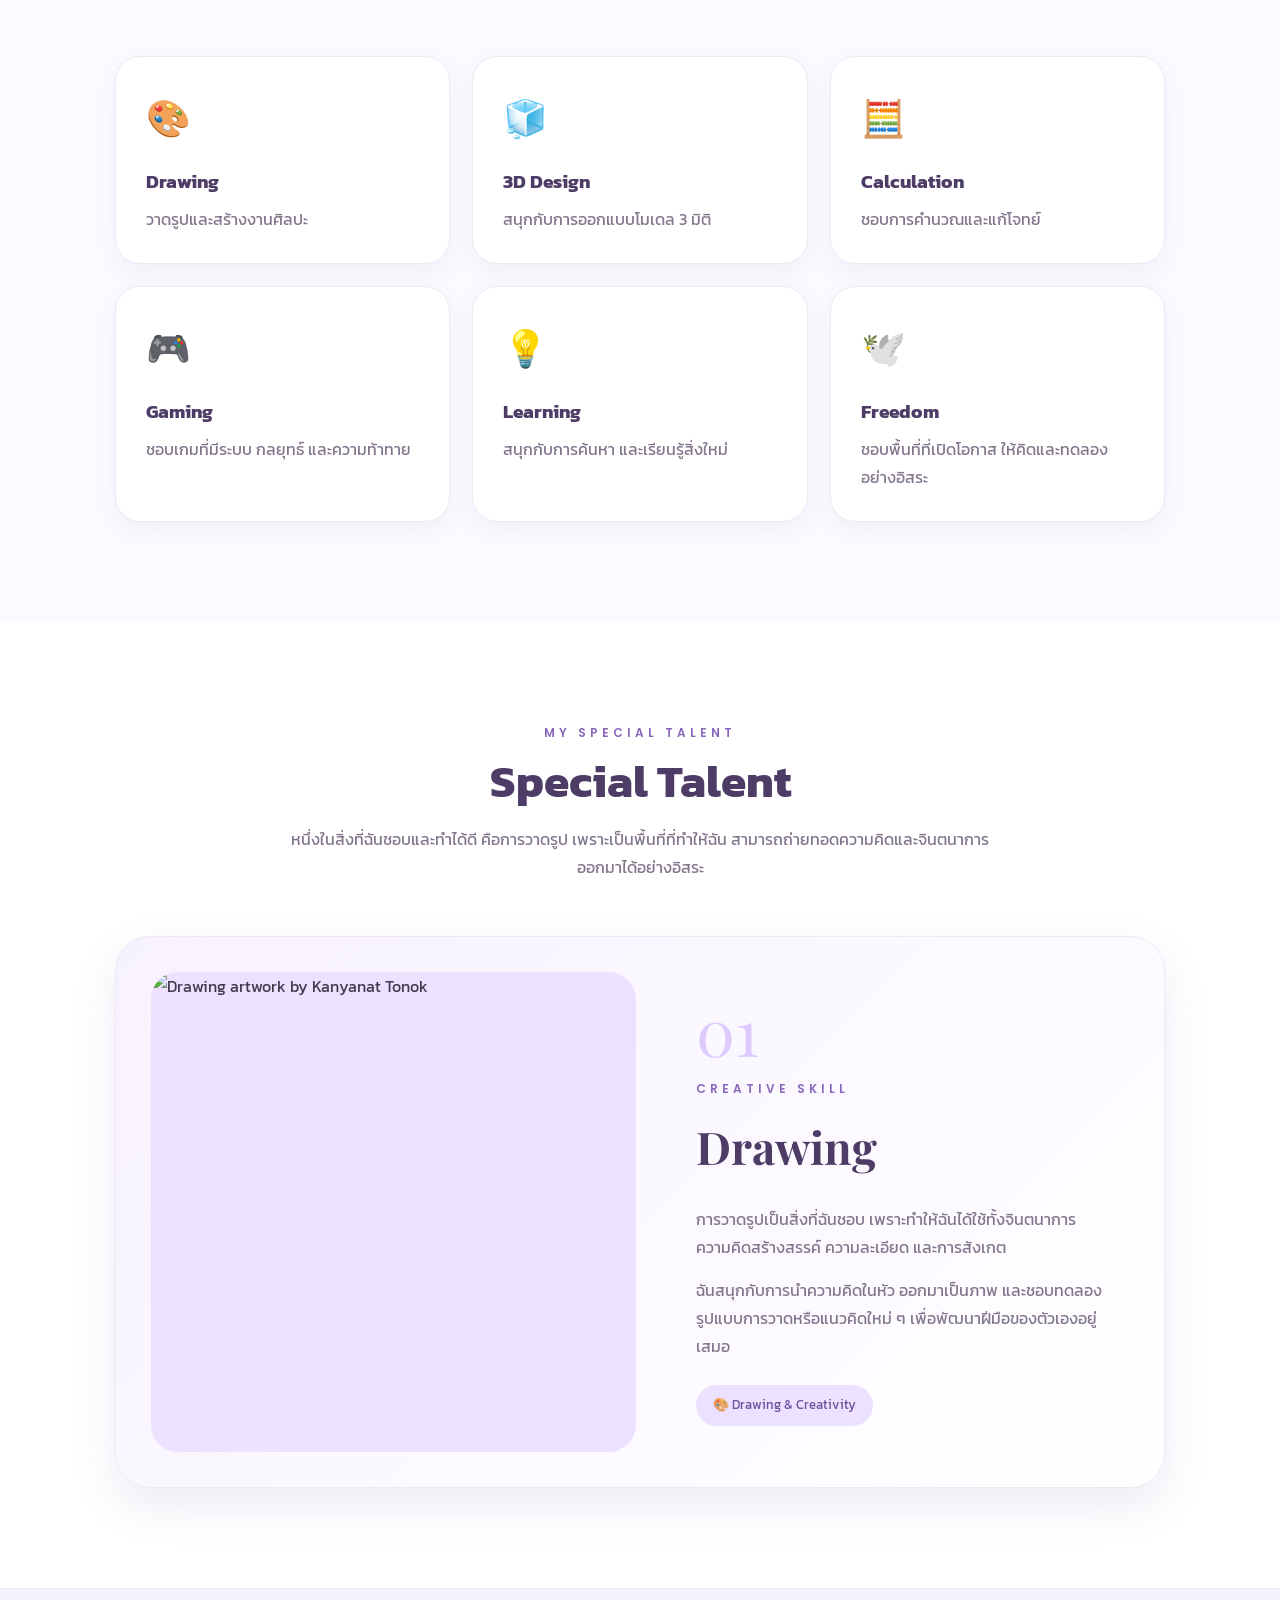
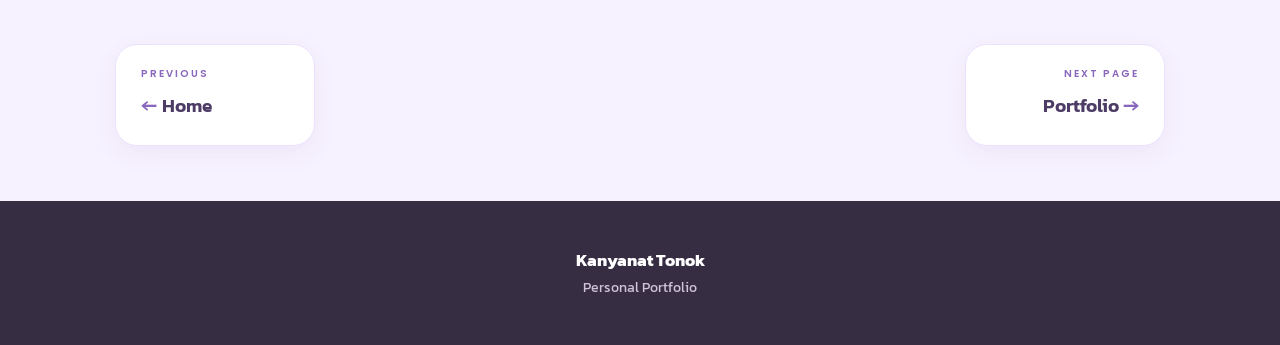
==== commit dea1e41e: "Update about.html" ====
--- a/about.html
+++ b/about.html
@@ -12,7 +12,9 @@
     <link rel="stylesheet" href="./style.css">
 </head>
 
+
 <body>
+
 
 <nav class="navbar">
 
@@ -20,6 +22,7 @@
         KANYANAT<span>.</span>
     </a>
 
+
     <div class="nav-menu">
 
         <a href="index.html">
@@ -43,6 +46,7 @@
         </a>
 
     </div>
+
 
     <button class="menu-button"
             aria-label="Open menu">
@@ -54,7 +58,13 @@
 
 <main class="page-container">
 
+
+<!-- =====================================================
+     ABOUT ME
+===================================================== -->
+
 <section class="about-hero">
+
 
     <div class="section-heading">
 
@@ -77,6 +87,9 @@
 
     <div class="about-grid">
 
+
+        <!-- PROFILE PHOTO -->
+
         <div class="about-image">
 
             <img
@@ -87,7 +100,10 @@
         </div>
 
 
+        <!-- PERSONAL INFORMATION -->
+
         <div>
+
 
             <div class="info-card">
 
@@ -198,6 +214,8 @@
 
             </div>
 
+
+            <!-- MY STORY -->
 
             <div class="info-card">
 
@@ -231,12 +249,18 @@
 
             </div>
 
+
         </div>
 
     </div>
 
 </section>
 
+
+
+<!-- =====================================================
+     INTERESTS
+===================================================== -->
 
 <section>
 
@@ -255,51 +279,121 @@
 
     <div class="interest-grid">
 
+
         <div class="skill-card">
-            <div class="skill-icon">🎨</div>
-            <h3>Drawing</h3>
-            <p>วาดรูปและสร้างงานศิลปะ</p>
+
+            <div class="skill-icon">
+                🎨
+            </div>
+
+            <h3>
+                Drawing
+            </h3>
+
+            <p>
+                วาดรูปและสร้างงานศิลปะ
+            </p>
+
         </div>
 
 
         <div class="skill-card">
-            <div class="skill-icon">🧊</div>
-            <h3>3D Design</h3>
-            <p>สนุกกับการออกแบบโมเดล 3 มิติ</p>
+
+            <div class="skill-icon">
+                🧊
+            </div>
+
+            <h3>
+                3D Design
+            </h3>
+
+            <p>
+                สนุกกับการออกแบบโมเดล 3 มิติ
+            </p>
+
         </div>
 
 
         <div class="skill-card">
-            <div class="skill-icon">🧮</div>
-            <h3>Calculation</h3>
-            <p>ชอบการคำนวณและแก้โจทย์</p>
+
+            <div class="skill-icon">
+                🧮
+            </div>
+
+            <h3>
+                Calculation
+            </h3>
+
+            <p>
+                ชอบการคำนวณและแก้โจทย์
+            </p>
+
         </div>
 
 
         <div class="skill-card">
-            <div class="skill-icon">🎮</div>
-            <h3>Gaming</h3>
-            <p>ชอบเกมที่มีระบบ กลยุทธ์ และความท้าทาย</p>
+
+            <div class="skill-icon">
+                🎮
+            </div>
+
+            <h3>
+                Gaming
+            </h3>
+
+            <p>
+                ชอบเกมที่มีระบบ
+                กลยุทธ์ และความท้าทาย
+            </p>
+
         </div>
 
 
         <div class="skill-card">
-            <div class="skill-icon">💡</div>
-            <h3>Learning</h3>
-            <p>สนุกกับการค้นหาและเรียนรู้สิ่งใหม่</p>
+
+            <div class="skill-icon">
+                💡
+            </div>
+
+            <h3>
+                Learning
+            </h3>
+
+            <p>
+                สนุกกับการค้นหา
+                และเรียนรู้สิ่งใหม่
+            </p>
+
         </div>
 
 
         <div class="skill-card">
-            <div class="skill-icon">🕊️</div>
-            <h3>Freedom</h3>
-            <p>ชอบพื้นที่ที่เปิดโอกาสให้คิดและทดลองอย่างอิสระ</p>
-        </div>
+
+            <div class="skill-icon">
+                🕊️
+            </div>
+
+            <h3>
+                Freedom
+            </h3>
+
+            <p>
+                ชอบพื้นที่ที่เปิดโอกาส
+                ให้คิดและทดลองอย่างอิสระ
+            </p>
+
+        </div>
+
 
     </div>
 
 </section>
 
+
+
+<!-- =====================================================
+     SPECIAL TALENT
+===================================================== -->
 
 <section class="talent-section">
 
@@ -325,6 +419,9 @@
 
     <div class="talent-card">
 
+
+        <!-- DRAWING IMAGE -->
+
         <div class="talent-image-wrapper">
 
             <img
@@ -335,6 +432,8 @@
         </div>
 
 
+        <!-- DRAWING DESCRIPTION -->
+
         <div class="talent-content">
 
             <div class="talent-number">
@@ -369,15 +468,24 @@
 
         </div>
 
+
     </div>
 
 </section>
 
-</section>
 
 </main>
 
+
+
+<!-- =====================================================
+     PAGE NAVIGATION
+===================================================== -->
+
 <div class="page-navigation">
+
+
+    <!-- PREVIOUS PAGE -->
 
     <a
         href="index.html"
@@ -388,12 +496,19 @@
         </span>
 
         <span class="page-nav-title">
-            <span class="page-nav-arrow">←</span>
+
+            <span class="page-nav-arrow">
+                ←
+            </span>
+
             Home
+
         </span>
 
     </a>
 
+
+    <!-- NEXT PAGE -->
 
     <a
         href="portfolio.html"
@@ -404,14 +519,26 @@
         </span>
 
         <span class="page-nav-title">
+
             Portfolio
-            <span class="page-nav-arrow">→</span>
+
+            <span class="page-nav-arrow">
+                →
+            </span>
+
         </span>
 
     </a>
 
+
 </div>
-    
+
+
+
+<!-- =====================================================
+     FOOTER
+===================================================== -->
+
 <footer>
 
     <strong>
@@ -425,7 +552,9 @@
 </footer>
 
 
+
 <script src="./script.js"></script>
+
 
 </body>
 </html>
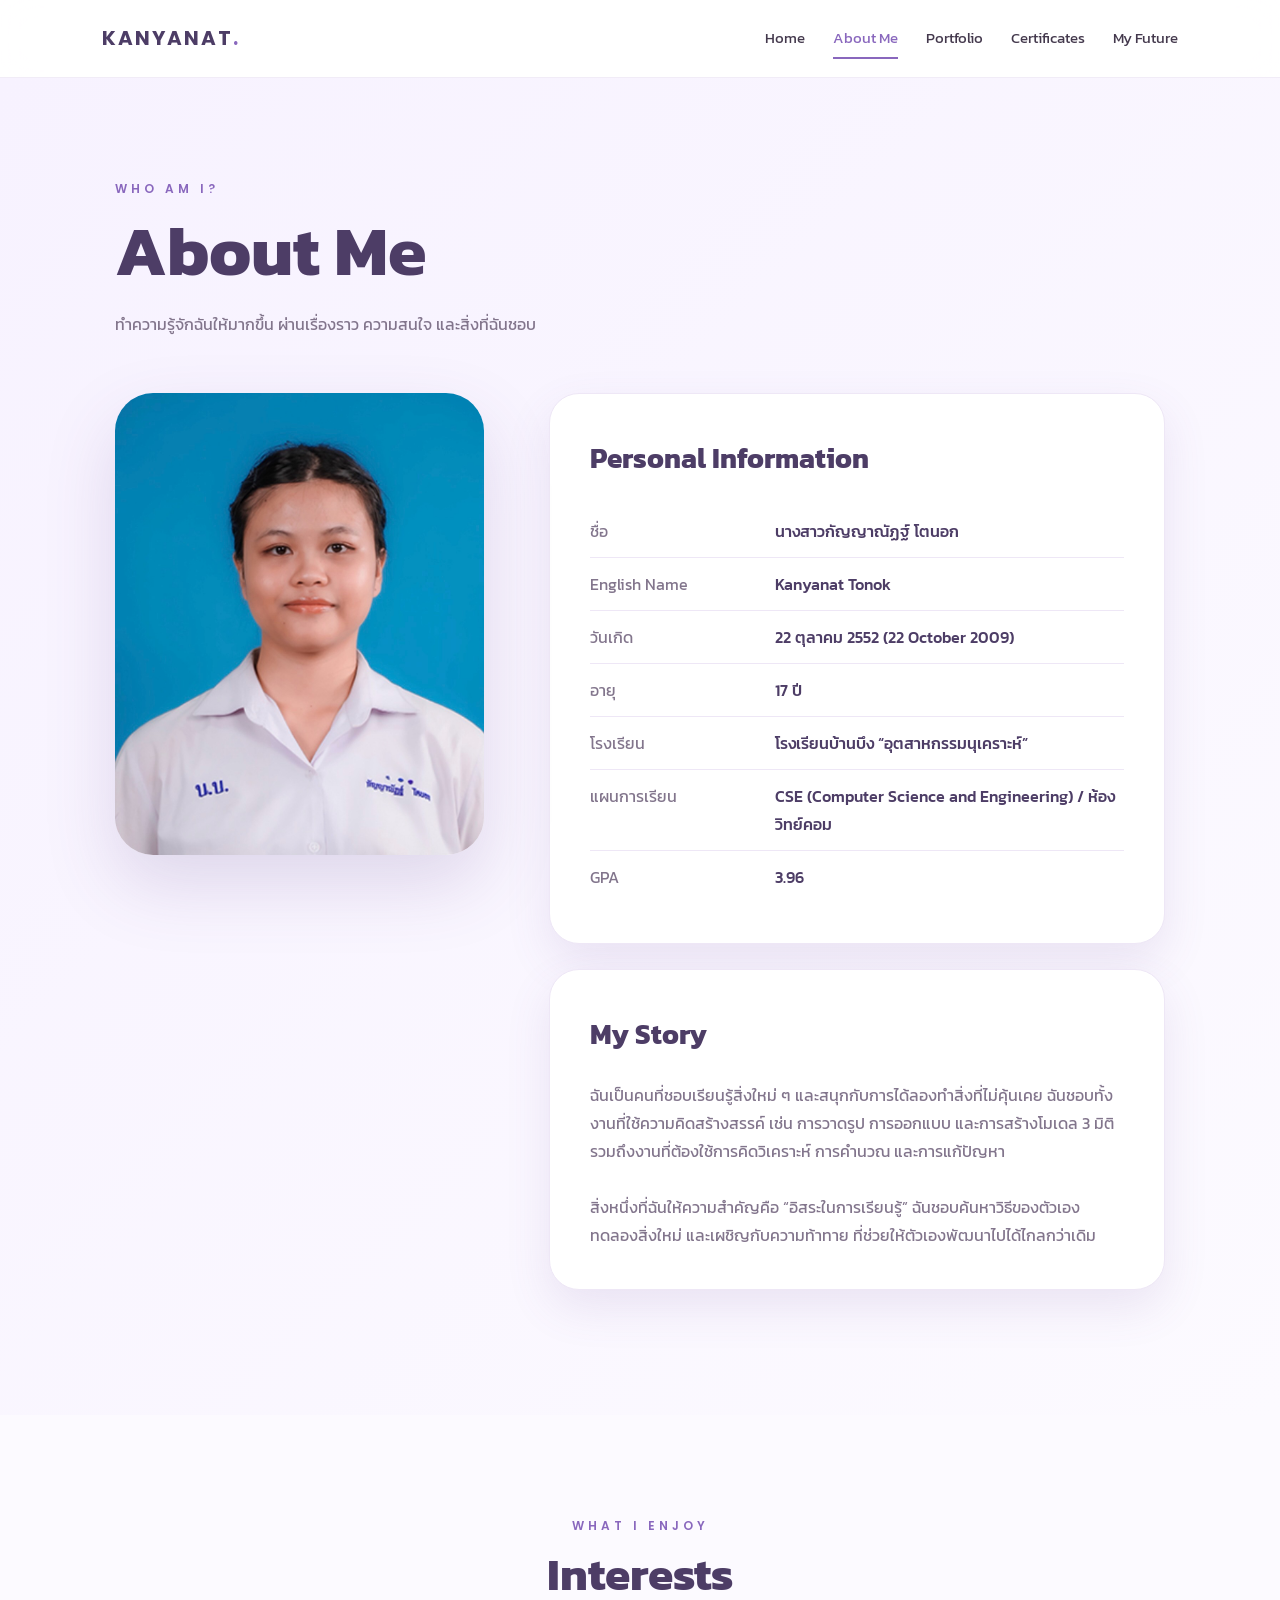
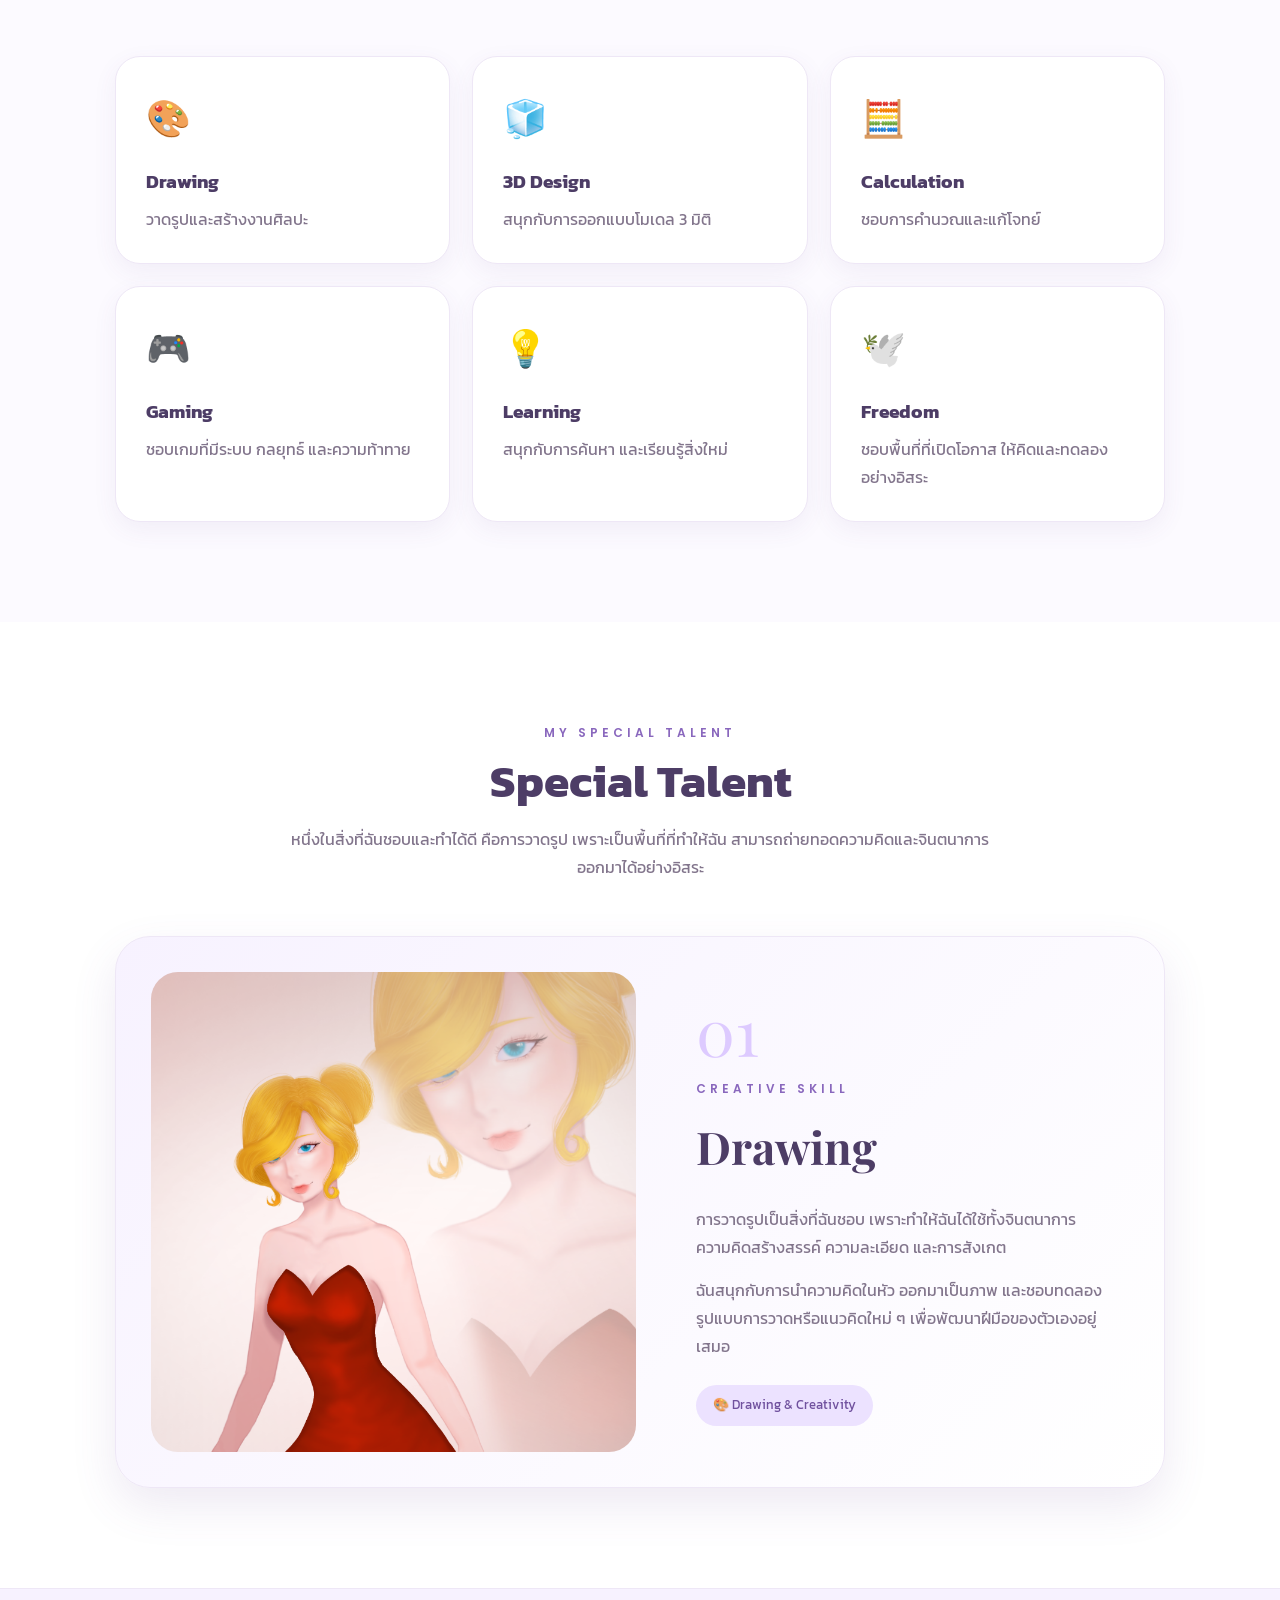
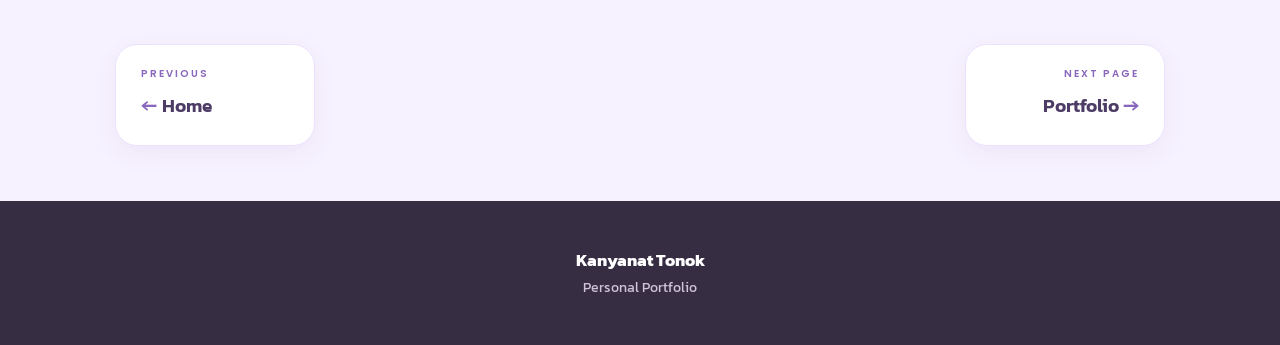
==== commit eb9ff97f: "Update about.html" ====
--- a/about.html
+++ b/about.html
@@ -425,7 +425,7 @@
         <div class="talent-image-wrapper">
 
             <img
-                src="./assets/images/drawing.jpg"
+                src="./assets/images/drawing.png"
                 alt="Drawing artwork by Kanyanat Tonok"
                 class="talent-image">
 
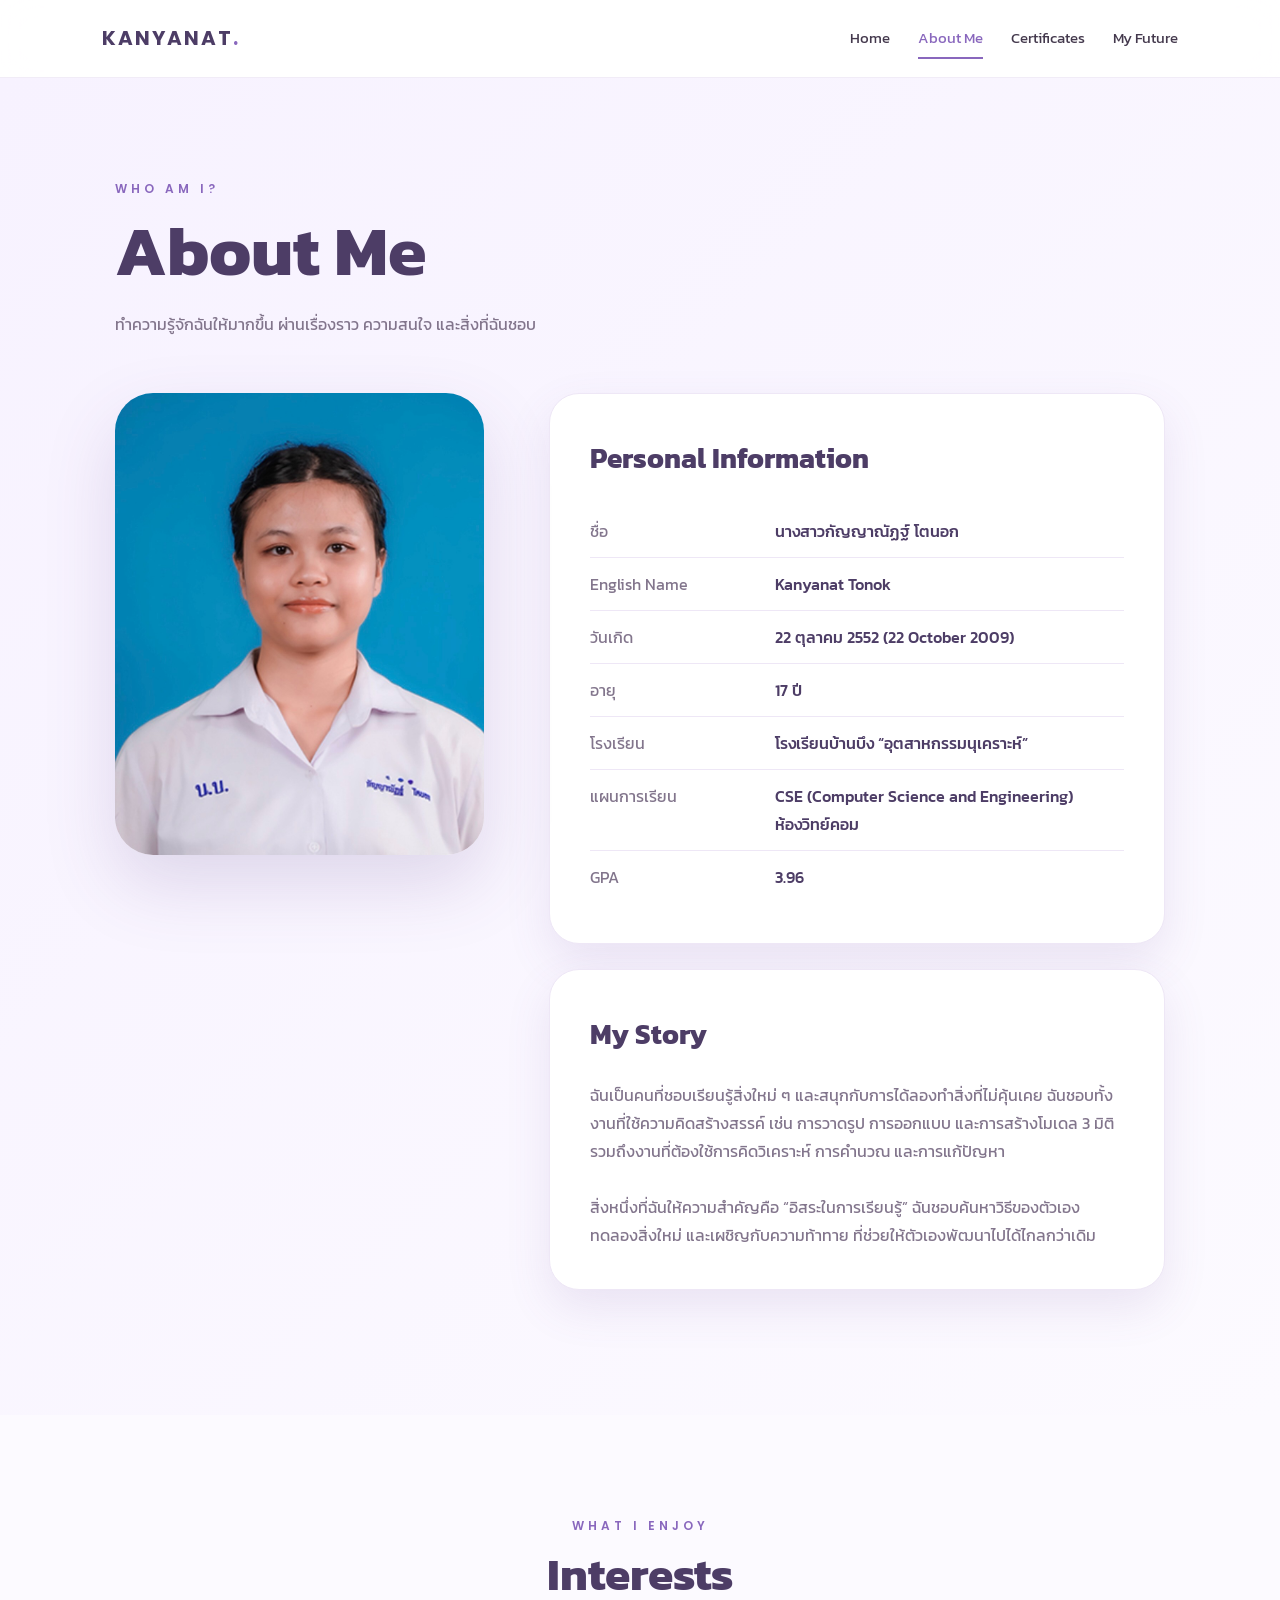
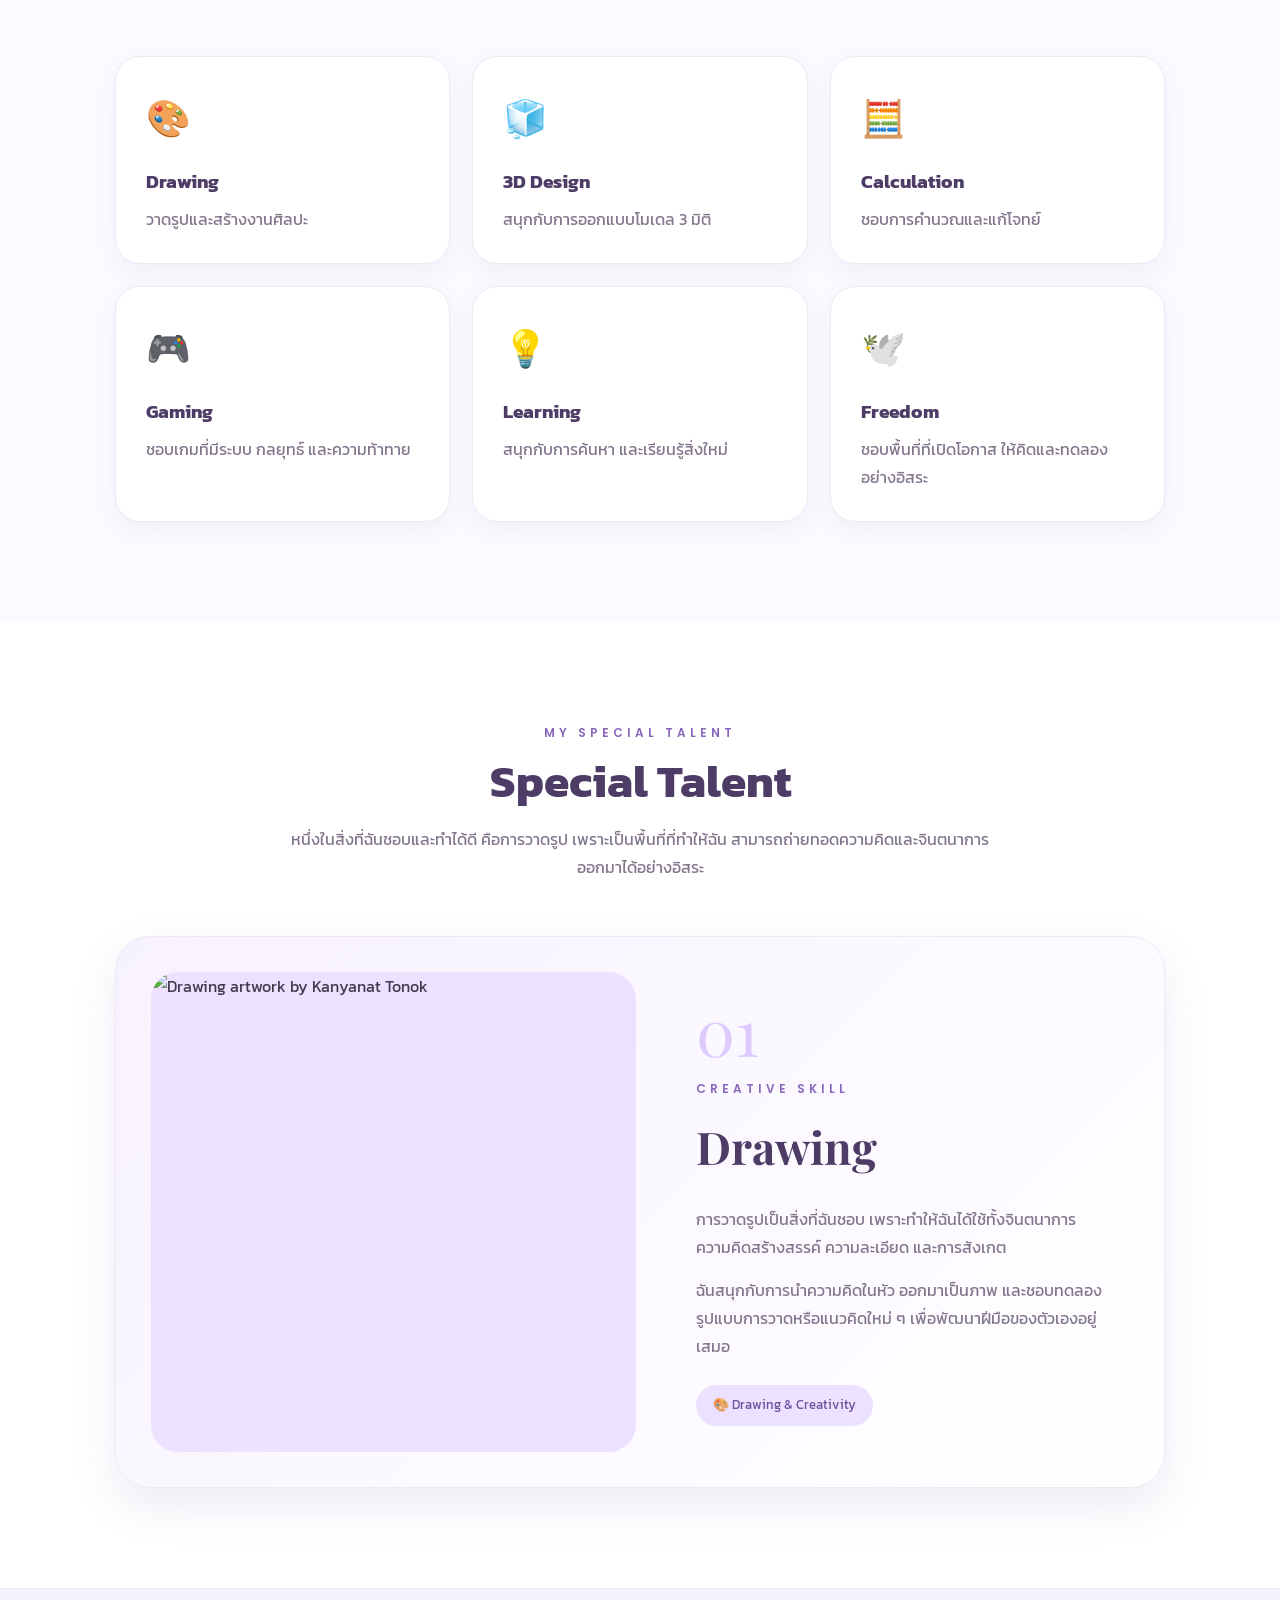
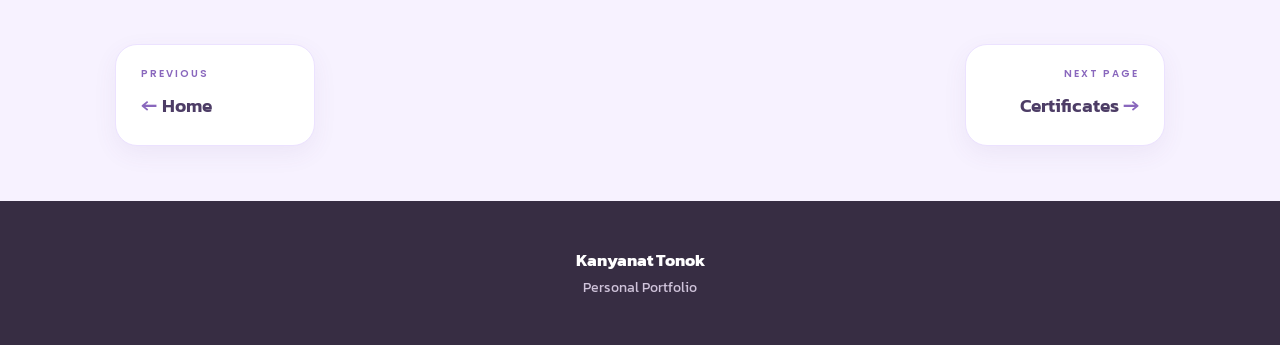
==== commit 87b359c3: "Update about.html" ====
--- a/about.html
+++ b/about.html
@@ -2,6 +2,7 @@
 <html lang="th">
 
 <head>
+
     <meta charset="UTF-8">
 
     <meta name="viewport"
@@ -10,6 +11,7 @@
     <title>About Me | Kanyanat Tonok</title>
 
     <link rel="stylesheet" href="./style.css">
+
 </head>
 
 
@@ -31,10 +33,6 @@
 
         <a class="active" href="about.html">
             About Me
-        </a>
-
-        <a href="portfolio.html">
-            Portfolio
         </a>
 
         <a href="certificates.html">
@@ -56,12 +54,9 @@
 </nav>
 
 
+
 <main class="page-container">
 
-
-<!-- =====================================================
-     ABOUT ME
-===================================================== -->
 
 <section class="about-hero">
 
@@ -85,10 +80,9 @@
     </div>
 
 
+
     <div class="about-grid">
 
-
-        <!-- PROFILE PHOTO -->
 
         <div class="about-image">
 
@@ -100,7 +94,6 @@
         </div>
 
 
-        <!-- PERSONAL INFORMATION -->
 
         <div>
 
@@ -192,9 +185,14 @@
                     </div>
 
                     <div class="info-value">
+
                         CSE
                         (Computer Science and Engineering)
-                        / ห้องวิทย์คอม
+
+                        <br>
+
+                        ห้องวิทย์คอม
+
                     </div>
 
                 </div>
@@ -212,16 +210,17 @@
 
                 </div>
 
-            </div>
-
-
-            <!-- MY STORY -->
+
+            </div>
+
+
 
             <div class="info-card">
 
                 <h2>
                     My Story
                 </h2>
+
 
                 <p class="about-description">
 
@@ -252,17 +251,16 @@
 
         </div>
 
-    </div>
+
+    </div>
+
 
 </section>
 
 
 
-<!-- =====================================================
-     INTERESTS
-===================================================== -->
-
 <section>
+
 
     <div class="section-heading center">
 
@@ -277,6 +275,7 @@
     </div>
 
 
+
     <div class="interest-grid">
 
 
@@ -297,6 +296,7 @@
         </div>
 
 
+
         <div class="skill-card">
 
             <div class="skill-icon">
@@ -314,6 +314,7 @@
         </div>
 
 
+
         <div class="skill-card">
 
             <div class="skill-icon">
@@ -331,6 +332,7 @@
         </div>
 
 
+
         <div class="skill-card">
 
             <div class="skill-icon">
@@ -349,6 +351,7 @@
         </div>
 
 
+
         <div class="skill-card">
 
             <div class="skill-icon">
@@ -367,6 +370,7 @@
         </div>
 
 
+
         <div class="skill-card">
 
             <div class="skill-icon">
@@ -387,15 +391,13 @@
 
     </div>
 
+
 </section>
 
 
 
-<!-- =====================================================
-     SPECIAL TALENT
-===================================================== -->
-
 <section class="talent-section">
+
 
     <div class="section-heading center">
 
@@ -408,31 +410,31 @@
         </h2>
 
         <p>
+
             หนึ่งในสิ่งที่ฉันชอบและทำได้ดี
             คือการวาดรูป เพราะเป็นพื้นที่ที่ทำให้ฉัน
             สามารถถ่ายทอดความคิดและจินตนาการ
             ออกมาได้อย่างอิสระ
+
         </p>
 
     </div>
 
 
+
     <div class="talent-card">
 
 
-        <!-- DRAWING IMAGE -->
-
         <div class="talent-image-wrapper">
 
             <img
-                src="./assets/images/drawing.png"
+                src="./assets/images/drawing.jpg"
                 alt="Drawing artwork by Kanyanat Tonok"
                 class="talent-image">
 
         </div>
 
 
-        <!-- DRAWING DESCRIPTION -->
 
         <div class="talent-content">
 
@@ -449,17 +451,21 @@
             </h3>
 
             <p>
+
                 การวาดรูปเป็นสิ่งที่ฉันชอบ
                 เพราะทำให้ฉันได้ใช้ทั้งจินตนาการ
                 ความคิดสร้างสรรค์ ความละเอียด
                 และการสังเกต
-            </p>
-
-            <p>
+
+            </p>
+
+            <p>
+
                 ฉันสนุกกับการนำความคิดในหัว
                 ออกมาเป็นภาพ และชอบทดลอง
                 รูปแบบการวาดหรือแนวคิดใหม่ ๆ
                 เพื่อพัฒนาฝีมือของตัวเองอยู่เสมอ
+
             </p>
 
             <span class="talent-tag">
@@ -471,6 +477,7 @@
 
     </div>
 
+
 </section>
 
 
@@ -478,18 +485,11 @@
 
 
 
-<!-- =====================================================
-     PAGE NAVIGATION
-===================================================== -->
-
 <div class="page-navigation">
 
 
-    <!-- PREVIOUS PAGE -->
-
-    <a
-        href="index.html"
-        class="page-nav-link">
+    <a href="index.html"
+       class="page-nav-link">
 
         <span class="page-nav-small">
             PREVIOUS
@@ -508,11 +508,9 @@
     </a>
 
 
-    <!-- NEXT PAGE -->
-
-    <a
-        href="portfolio.html"
-        class="page-nav-link next">
+
+    <a href="certificates.html"
+       class="page-nav-link next">
 
         <span class="page-nav-small">
             NEXT PAGE
@@ -520,7 +518,7 @@
 
         <span class="page-nav-title">
 
-            Portfolio
+            Certificates
 
             <span class="page-nav-arrow">
                 →
@@ -535,10 +533,6 @@
 
 
 
-<!-- =====================================================
-     FOOTER
-===================================================== -->
-
 <footer>
 
     <strong>
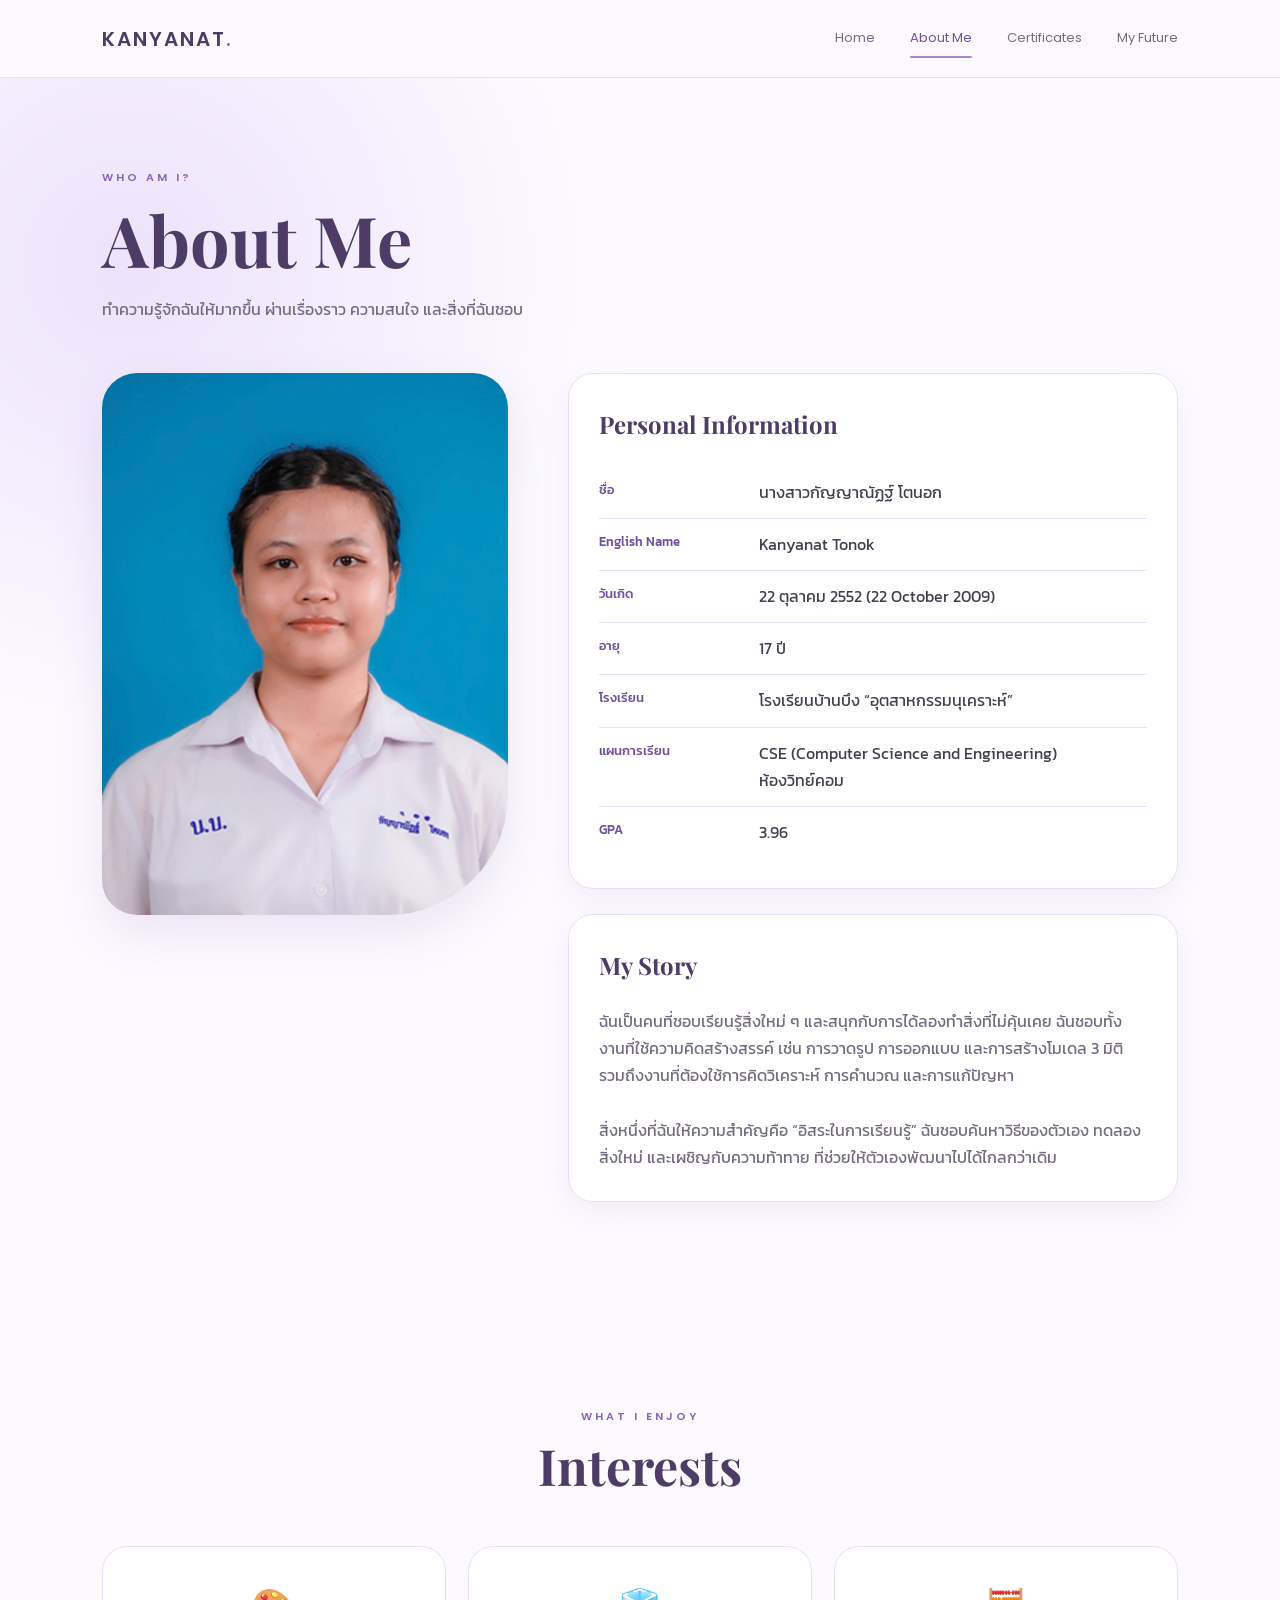
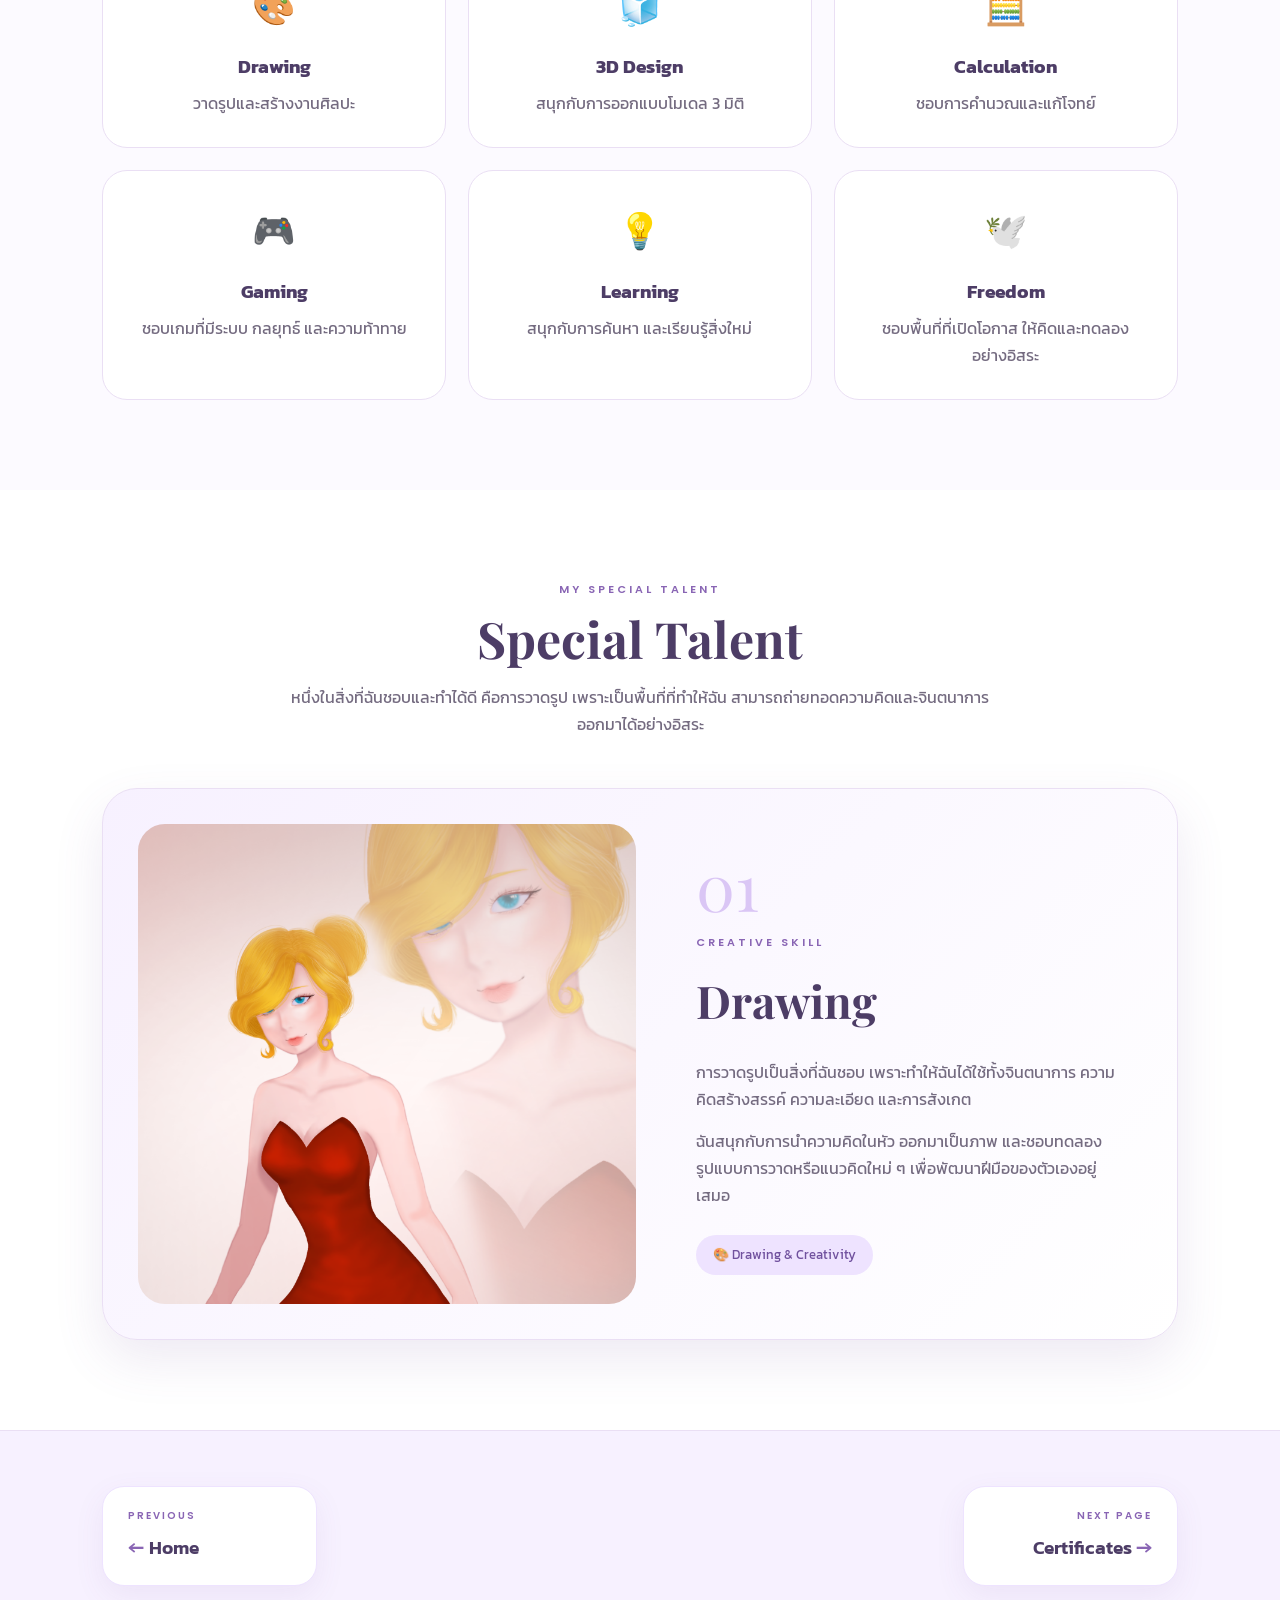
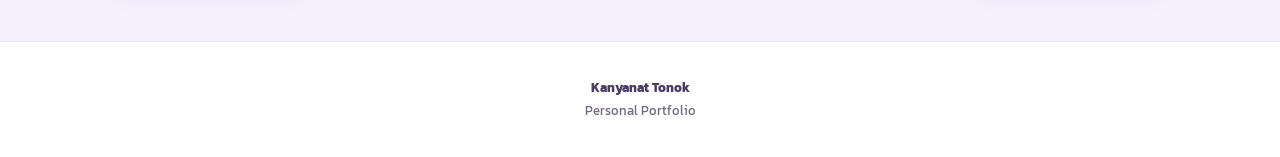
==== commit 2d8bff8e: "Update about.html" ====
--- a/about.html
+++ b/about.html
@@ -428,7 +428,7 @@
         <div class="talent-image-wrapper">
 
             <img
-                src="./assets/images/drawing.jpg"
+                src="./assets/images/drawing.png"
                 alt="Drawing artwork by Kanyanat Tonok"
                 class="talent-image">
 
--- a/style.css
+++ b/style.css
@@ -1,48 +1,60 @@
-@import url('https://fonts.googleapis.com/css2?family=Kanit:wght@300;400;500;600;700&family=Playfair+Display:wght@600;700&family=Poppins:wght@300;400;500;600;700&display=swap');
-
+@import url(
+'https://fonts.googleapis.com/css2?family=Kanit:wght@300;400;500;600&family=Playfair+Display:wght@500;600;700&family=Poppins:wght@400;500;600&display=swap'
+);
+
+
+/* =========================================================
+   VARIABLES
+========================================================= */
 
 :root {
 
     --lavender-50: #fcfaff;
-    --lavender-100: #f7f2ff;
-    --lavender-150: #f2ebff;
-    --lavender-200: #ece2ff;
-    --lavender-300: #ddcaff;
-    --lavender-400: #c6aaf2;
-    --lavender-500: #a987dc;
-    --lavender-600: #8967bd;
+    --lavender-100: #f7f1ff;
+    --lavender-200: #eee3ff;
+    --lavender-300: #dac6f5;
+    --lavender-400: #c3a5e8;
+    --lavender-500: #a984d4;
+    --lavender-600: #8965b4;
     --lavender-700: #70519e;
 
     --purple-dark: #4d3d66;
-    --purple-medium: #655275;
+
+    --text: #443d4e;
+    --text-soft: #746b80;
 
     --white: #ffffff;
 
-    --text: #44394d;
-    --text-soft: #82758c;
-
-    --border: #eee7f6;
+    --border: #eadff4;
+
+    --shadow:
+        0 20px 50px rgba(112, 81, 158, 0.12);
 
     --shadow-small:
-        0 8px 25px rgba(96, 67, 135, 0.07);
-
-    --shadow:
-        0 18px 45px rgba(116, 86, 160, 0.12);
-
-    --shadow-large:
-        0 30px 70px rgba(95, 67, 135, 0.17);
-}
-
+        0 10px 30px rgba(112, 81, 158, 0.08);
+
+}
+
+
+
+/* =========================================================
+   RESET
+========================================================= */
 
 * {
+
     margin: 0;
     padding: 0;
+
     box-sizing: border-box;
+
 }
 
 
 html {
+
     scroll-behavior: smooth;
+
 }
 
 
@@ -54,27 +66,40 @@
 
     color: var(--text);
 
-    line-height: 1.75;
-
-    overflow-x: hidden;
+    line-height: 1.7;
+
 }
 
 
 img {
+
     display: block;
+
     max-width: 100%;
+
 }
 
 
 a {
+
+    color: inherit;
+
     text-decoration: none;
+
 }
 
 
 button {
-    font-family: inherit;
-}
-
+
+    font: inherit;
+
+}
+
+
+
+/* =========================================================
+   NAVBAR
+========================================================= */
 
 .navbar {
 
@@ -82,99 +107,104 @@
 
     top: 0;
     left: 0;
-
-    width: 100%;
+    right: 0;
+
+    z-index: 1000;
+
     height: 78px;
 
     display: flex;
+
+    align-items: center;
+
     justify-content: space-between;
+
+    padding: 0 8%;
+
+    background:
+        rgba(252, 250, 255, 0.9);
+
+    backdrop-filter: blur(15px);
+
+    border-bottom:
+        1px solid rgba(218, 198, 245, 0.55);
+
+}
+
+
+.logo {
+
+    font-family: "Poppins", sans-serif;
+
+    font-size: 20px;
+
+    font-weight: 600;
+
+    letter-spacing: 2px;
+
+    color: var(--purple-dark);
+
+}
+
+
+.logo span {
+
+    color: var(--lavender-600);
+
+}
+
+
+.nav-menu {
+
+    display: flex;
+
     align-items: center;
 
-    padding: 0 8%;
-
-    background: rgba(255,255,255,0.85);
-
-    backdrop-filter: blur(18px);
-
-    border-bottom:
-        1px solid rgba(137,102,189,0.12);
-
-    z-index: 9999;
-}
-
-
-.logo {
+    gap: 35px;
+
+}
+
+
+.nav-menu a {
+
+    position: relative;
 
     font-family: "Poppins", sans-serif;
 
-    font-size: 20px;
-
-    font-weight: 700;
-
-    letter-spacing: 2px;
-
-    color: var(--purple-dark);
-}
-
-
-.logo span {
-    color: var(--lavender-600);
-}
-
-
-.nav-menu {
-
-    display: flex;
-
-    align-items: center;
-
-    gap: 28px;
-}
-
-
-.nav-menu a {
-
-    position: relative;
-
-    color: var(--text);
-
-    font-size: 15px;
-
-    transition: 0.25s;
-}
-
-
-.nav-menu a::after {
-
-    content: "";
-
-    position: absolute;
-
-    left: 0;
-
-    bottom: -7px;
-
-    width: 0;
-
-    height: 2px;
-
-    background: var(--lavender-600);
-
-    transition: 0.25s;
+    font-size: 13px;
+
+    color: var(--text-soft);
+
+    transition: 0.3s;
+
 }
 
 
 .nav-menu a:hover,
 .nav-menu a.active {
 
-    color: var(--lavender-600);
-}
-
-
-.nav-menu a:hover::after,
+    color: var(--lavender-700);
+
+}
+
+
 .nav-menu a.active::after {
 
-    width: 100%;
+    content: "";
+
+    position: absolute;
+
+    left: 0;
+    right: 0;
+
+    bottom: -8px;
+
+    height: 2px;
+
+    border-radius: 10px;
+
+    background: var(--lavender-500);
+
 }
 
 
@@ -188,242 +218,271 @@
 
     color: var(--purple-dark);
 
-    font-size: 27px;
+    font-size: 25px;
 
     cursor: pointer;
-}
-
+
+}
+
+
+
+/* =========================================================
+   GENERAL
+========================================================= */
 
 .page-container {
+
     padding-top: 78px;
+
 }
 
 
 section {
-    padding: 100px 9%;
+
+    padding: 90px 8%;
+
 }
 
 
 .section-heading {
-    margin-bottom: 55px;
+
+    max-width: 700px;
+
+    margin-bottom: 50px;
+
 }
 
 
 .section-heading.center {
+
     text-align: center;
-}
-
-
-.eyebrow {
-
-    font-family: "Poppins", sans-serif;
-
-    font-size: 12px;
-
-    font-weight: 600;
-
-    letter-spacing: 4px;
-
-    color: var(--lavender-600);
-
-    text-transform: uppercase;
+
+    margin-left: auto;
+    margin-right: auto;
+
 }
 
 
 .section-heading h1,
 .section-heading h2 {
 
+    font-family: "Playfair Display", serif;
+
     color: var(--purple-dark);
 
     line-height: 1.2;
+
 }
 
 
 .section-heading h1 {
 
-    font-size:
-        clamp(42px, 6vw, 70px);
-
-    margin-top: 10px;
+    font-size: clamp(44px, 6vw, 70px);
+
 }
 
 
 .section-heading h2 {
 
-    font-size:
-        clamp(31px, 4vw, 46px);
-
-    margin-top: 10px;
+    font-size: clamp(34px, 5vw, 50px);
+
 }
 
 
 .section-heading p {
 
-    max-width: 720px;
-
-    margin-top: 17px;
+    margin-top: 15px;
 
     color: var(--text-soft);
-}
-
-
-.section-heading.center p {
+
+}
+
+
+.eyebrow {
+
+    margin-bottom: 10px;
+
+    font-family: "Poppins", sans-serif;
+
+    font-size: 11px;
+
+    font-weight: 600;
+
+    letter-spacing: 3px;
+
+    color: var(--lavender-600);
+
+}
+
+
+
+/* =========================================================
+   BUTTONS
+========================================================= */
+
+.btn {
+
+    display: inline-flex;
+
+    justify-content: center;
+
+    align-items: center;
+
+    min-height: 48px;
+
+    padding: 12px 24px;
+
+    border-radius: 100px;
+
+    background: var(--lavender-600);
+
+    color: white;
+
+    font-family: "Poppins", sans-serif;
+
+    font-size: 13px;
+
+    transition: 0.3s;
+
+}
+
+
+.btn:hover {
+
+    background: var(--lavender-700);
+
+    transform: translateY(-2px);
+
+}
+
+
+.btn-outline {
+
+    background: transparent;
+
+    border:
+        1px solid var(--lavender-400);
+
+    color: var(--lavender-700);
+
+}
+
+
+.btn-outline:hover {
+
+    background: var(--lavender-100);
+
+}
+
+
+
+/* =========================================================
+   HOME
+========================================================= */
+
+.home-hero {
+
+    min-height: calc(100vh - 78px);
+
+    display: grid;
+
+    grid-template-columns: 1.1fr 0.9fr;
+
+    align-items: center;
+
+    gap: 70px;
+
+    overflow: hidden;
+
+    background:
+
+        radial-gradient(
+            circle at 90% 20%,
+            rgba(218, 198, 245, 0.5),
+            transparent 35%
+        ),
+
+        radial-gradient(
+            circle at 10% 90%,
+            rgba(238, 227, 255, 0.7),
+            transparent 35%
+        );
+
+}
+
+
+.home-copy h1 {
+
+    margin-bottom: 25px;
+
+    font-family: "Playfair Display", serif;
+
+    font-size: clamp(58px, 7vw, 92px);
+
+    line-height: 0.98;
+
+    color: var(--purple-dark);
+
+}
+
+
+.home-copy h1 span {
+
+    color: var(--lavender-600);
+
+}
+
+
+.intro {
+
+    max-width: 600px;
+
+    color: var(--text-soft);
+
+    font-size: 16px;
+
+}
+
+
+.hero-buttons {
+
+    display: flex;
+
+    flex-wrap: wrap;
+
+    gap: 15px;
+
+    margin-top: 32px;
+
+}
+
+
+.hero-photo-wrap {
+
+    position: relative;
+
+    max-width: 500px;
 
     margin-left: auto;
 
-    margin-right: auto;
-}
-
-
-.btn {
-
-    display: inline-flex;
-
-    justify-content: center;
-
-    align-items: center;
-
-    min-height: 49px;
-
-    padding: 0 27px;
-
-    border-radius: 100px;
-
-    background: var(--lavender-600);
-
-    border: 1px solid var(--lavender-600);
-
-    color: white;
-
-    transition: 0.25s;
-}
-
-
-.btn:hover {
-
-    transform: translateY(-3px);
-
-    background: var(--lavender-700);
-
-    box-shadow:
-        0 12px 30px rgba(137,102,189,0.28);
-}
-
-
-.btn-outline {
-
-    background: transparent;
-
-    color: var(--lavender-600);
-}
-
-
-.btn-outline:hover {
-    color: white;
-}
-
-
-.home-hero {
-
-    min-height:
-        calc(100vh - 78px);
-
-    display: grid;
-
-    grid-template-columns:
-        1.1fr 0.9fr;
-
-    align-items: center;
-
-    gap: 70px;
-
-    padding:
-        95px 9% 70px;
-
-    background:
-        radial-gradient(
-            circle at 12% 18%,
-            rgba(224,205,255,.75),
-            transparent 32%
-        ),
-        radial-gradient(
-            circle at 88% 78%,
-            rgba(235,220,255,.7),
-            transparent 30%
-        ),
-        var(--lavender-50);
-}
-
-
-.home-copy h1 {
-
-    font-family:
-        "Playfair Display",
-        serif;
-
-    color: var(--purple-dark);
-
-    font-size:
-        clamp(55px,7vw,95px);
-
-    line-height: .98;
-
-    margin: 18px 0 28px;
-}
-
-
-.home-copy h1 span {
-    color: var(--lavender-600);
-}
-
-
-.home-copy .intro {
-
-    max-width: 650px;
-
-    color: var(--text-soft);
-
-    font-size: 18px;
-}
-
-
-.hero-buttons {
-
-    display: flex;
-
-    flex-wrap: wrap;
-
-    gap: 13px;
-
-    margin-top: 35px;
-}
-
-
-.hero-photo-wrap {
-
-    position: relative;
+}
+
+
+.hero-photo {
 
     width: 100%;
 
-    max-width: 430px;
-
-    margin: auto;
-}
-
-
-.hero-photo {
-
-    width: 100%;
-
     aspect-ratio: 4 / 5;
 
     object-fit: cover;
+
+    object-position: center;
 
     border-radius:
         50px 50px 180px 50px;
 
-    box-shadow:
-        var(--shadow-large);
+    box-shadow: var(--shadow);
+
 }
 
 
@@ -431,28 +490,36 @@
 
     position: absolute;
 
-    left: -40px;
-
-    bottom: 30px;
+    left: -35px;
+    bottom: 45px;
+
+    display: flex;
+
+    flex-direction: column;
 
     padding: 18px 25px;
 
     background:
-        rgba(255,255,255,.94);
-
-    border-radius: 21px;
+        rgba(255, 255, 255, 0.94);
+
+    border:
+        1px solid var(--border);
+
+    border-radius: 20px;
 
     box-shadow: var(--shadow);
+
+    backdrop-filter: blur(10px);
+
 }
 
 
 .floating-card strong {
 
-    display: block;
-
     color: var(--purple-dark);
 
-    font-size: 21px;
+    font-size: 20px;
+
 }
 
 
@@ -460,59 +527,81 @@
 
     color: var(--text-soft);
 
-    font-size: 14px;
-}
-
+    font-size: 12px;
+
+}
+
+
+
+/* =========================================================
+   MINI CARDS
+========================================================= */
 
 .home-mini-about {
+
     background: white;
+
 }
 
 
 .mini-about-grid {
 
+    max-width: 1100px;
+
+    margin: auto;
+
     display: grid;
 
     grid-template-columns:
-        repeat(3,1fr);
-
-    gap: 22px;
+        repeat(3, 1fr);
+
+    gap: 25px;
+
 }
 
 
 .mini-card {
 
-    padding: 32px;
-
-    background: var(--lavender-100);
-
-    border-radius: 27px;
-
-    transition: .28s;
+    padding: 35px;
+
+    background: var(--lavender-50);
+
+    border:
+        1px solid var(--border);
+
+    border-radius: 26px;
+
+    transition: 0.3s;
+
 }
 
 
 .mini-card:hover {
 
-    transform: translateY(-7px);
-
-    box-shadow: var(--shadow);
+    transform: translateY(-5px);
+
+    box-shadow: var(--shadow-small);
+
 }
 
 
 .mini-card .icon {
 
-    font-size: 38px;
-
-    margin-bottom: 14px;
+    margin-bottom: 20px;
+
+    font-size: 34px;
+
 }
 
 
 .mini-card h3 {
 
+    margin-bottom: 8px;
+
     color: var(--purple-dark);
 
-    font-size: 21px;
+    font-size: 20px;
+
 }
 
 
@@ -520,18 +609,68 @@
 
     color: var(--text-soft);
 
-    margin-top: 7px;
-}
-
-
-.about-hero {
+}
+
+
+
+/* =========================================================
+   QUOTE
+========================================================= */
+
+.quote-section {
+
+    text-align: center;
 
     background:
+
         linear-gradient(
             135deg,
             var(--lavender-100),
             var(--lavender-50)
         );
+
+}
+
+
+.quote-section h2 {
+
+    max-width: 800px;
+
+    margin: auto;
+
+    font-family: "Playfair Display", serif;
+
+    font-size: clamp(29px, 4vw, 45px);
+
+    color: var(--purple-dark);
+
+}
+
+
+.quote-section p {
+
+    margin-top: 18px;
+
+    color: var(--lavender-700);
+
+}
+
+
+
+/* =========================================================
+   ABOUT
+========================================================= */
+
+.about-hero {
+
+    background:
+
+        radial-gradient(
+            circle at 10% 15%,
+            rgba(218, 198, 245, 0.45),
+            transparent 30%
+        );
+
 }
 
 
@@ -540,9 +679,12 @@
     display: grid;
 
     grid-template-columns:
-        .75fr 1.25fr;
-
-    gap: 65px;
+        0.8fr 1.2fr;
+
+    align-items: start;
+
+    gap: 60px;
+
 }
 
 
@@ -550,7 +692,8 @@
 
     position: sticky;
 
-    top: 115px;
+    top: 110px;
+
 }
 
 
@@ -558,15 +701,15 @@
 
     width: 100%;
 
-    max-width: 420px;
-
-    aspect-ratio: 4 / 5;
+    max-height: 700px;
 
     object-fit: cover;
 
-    border-radius: 38px;
-
-    box-shadow: var(--shadow-large);
+    border-radius:
+        35px 35px 120px 35px;
+
+    box-shadow: var(--shadow);
+
 }
 
 
@@ -574,26 +717,28 @@
 
     margin-bottom: 25px;
 
-    padding: 40px;
+    padding: 30px;
 
     background: white;
 
     border:
         1px solid var(--border);
 
-    border-radius: 30px;
-
-    box-shadow: var(--shadow);
+    border-radius: 25px;
+
+    box-shadow: var(--shadow-small);
+
 }
 
 
 .info-card h2 {
 
+    margin-bottom: 22px;
+
+    font-family: "Playfair Display", serif;
+
     color: var(--purple-dark);
 
-    margin-bottom: 22px;
-
-    font-size: 28px;
 }
 
 
@@ -602,55 +747,72 @@
     display: grid;
 
     grid-template-columns:
-        170px 1fr;
-
-    gap: 15px;
+        140px 1fr;
+
+    gap: 20px;
 
     padding: 12px 0;
 
     border-bottom:
         1px solid var(--border);
+
 }
 
 
 .info-row:last-child {
+
     border-bottom: none;
+
 }
 
 
 .info-label {
+
+    color: var(--lavender-700);
+
+    font-size: 13px;
+
+    font-weight: 500;
+
+}
+
+
+.info-value {
+
+    color: var(--text);
+
+}
+
+
+.about-description {
+
     color: var(--text-soft);
-}
-
-
-.info-value {
-
-    color: var(--purple-dark);
-
-    font-weight: 500;
-}
-
-
-.about-description {
-    color: var(--text-soft);
-}
-
-
-.interest-grid,
-.skills-grid {
+
+}
+
+
+
+/* =========================================================
+   INTEREST
+========================================================= */
+
+.interest-grid {
 
     display: grid;
 
     grid-template-columns:
-        repeat(3,1fr);
+        repeat(3, 1fr);
 
     gap: 22px;
+
 }
 
 
 .skill-card {
 
     padding: 30px;
+
+    text-align: center;
 
     background: white;
 
@@ -659,30 +821,35 @@
 
     border-radius: 25px;
 
+    transition: 0.3s;
+
+}
+
+
+.skill-card:hover {
+
+    transform: translateY(-5px);
+
     box-shadow: var(--shadow-small);
 
-    transition: .28s;
-}
-
-
-.skill-card:hover {
-
-    transform: translateY(-6px);
-
-    box-shadow: var(--shadow);
 }
 
 
 .skill-icon {
 
-    font-size: 36px;
-
     margin-bottom: 15px;
+
+    font-size: 35px;
+
 }
 
 
 .skill-card h3 {
+
+    margin-bottom: 7px;
+
     color: var(--purple-dark);
+
 }
 
 
@@ -690,681 +857,18 @@
 
     color: var(--text-soft);
 
-    margin-top: 7px;
-}
-
-
-.portfolio-section {
-    background: white;
-}
-
-
-.portfolio-grid {
-
-    display: grid;
-
-    grid-template-columns:
-        repeat(3,1fr);
-
-    gap: 25px;
-}
-
-
-.work-card {
-
-    overflow: hidden;
-
-    background: var(--lavender-50);
-
-    border:
-        1px solid var(--border);
-
-    border-radius: 28px;
-
-    transition: .3s;
-}
-
-
-.work-card:hover {
-
-    transform: translateY(-7px);
-
-    box-shadow: var(--shadow);
-}
-
-
-.work-image-placeholder {
-
-    aspect-ratio: 4 / 3;
-
-    display: flex;
-
-    flex-direction: column;
-
-    justify-content: center;
-
-    align-items: center;
-
-    gap: 8px;
-
-    background:
-        linear-gradient(
-            135deg,
-            #e8daff,
-            #faf7ff
-        );
-
-    color: var(--lavender-600);
-}
-
-
-.work-image-placeholder span {
-    font-size: 55px;
-}
-
-
-.work-content {
-    padding: 25px;
-}
-
-
-.work-type {
-
-    color: var(--lavender-600);
-
-    font-family:
-        "Poppins", sans-serif;
-
-    font-size: 11px;
-
-    font-weight: 600;
-
-    letter-spacing: 2px;
-
-    text-transform: uppercase;
-}
-
-
-.work-content h3 {
-
-    color: var(--purple-dark);
-
-    margin: 8px 0;
-
-    font-size: 21px;
-}
-
-
-.work-content p {
-
-    color: var(--text-soft);
-
-    font-size: 14px;
-}
-
-
-.certificate-filter {
-
-    display: flex;
-
-    justify-content: center;
-
-    flex-wrap: wrap;
-
-    gap: 10px;
-
-    margin:
-        -10px 0 45px;
-}
-
-
-.filter-btn {
-
-    padding: 10px 20px;
-
-    background: white;
-
-    border:
-        1px solid var(--lavender-300);
-
-    border-radius: 100px;
-
-    color: var(--purple-medium);
-
-    cursor: pointer;
-
-    transition: .25s;
-}
-
-
-.filter-btn:hover {
-
-    transform: translateY(-2px);
-
-    background: var(--lavender-100);
-}
-
-
-.filter-btn.active {
-
-    background: var(--lavender-600);
-
-    border-color: var(--lavender-600);
-
-    color: white;
-}
-
-
-.certificate-grid {
-
-    display: grid;
-
-    grid-template-columns:
-        repeat(3,1fr);
-
-    gap: 25px;
-}
-
-
-.certificate-card {
-
-    overflow: hidden;
-
-    background: white;
-
-    padding: 14px;
-
-    border:
-        1px solid var(--border);
-
-    border-radius: 25px;
-
-    box-shadow: var(--shadow-small);
-
-    transition: .28s;
-}
-
-
-.certificate-card:hover {
-
-    transform: translateY(-6px);
-
-    box-shadow: var(--shadow);
-}
-
-
-.certificate-image {
-
-    width: 100%;
-
-    aspect-ratio: 16 / 11;
-
-    object-fit: contain;
-
-    padding: 5px;
-
-    background: #fafafa;
-
-    border-radius: 18px;
-}
-
-
-.certificate-info {
-
-    padding: 18px 8px 8px;
-}
-
-
-.certificate-info h3 {
-
-    color: var(--purple-dark);
-
-    font-size: 19px;
-
-    line-height: 1.45;
-}
-
-
-.certificate-info p {
-
-    color: var(--text-soft);
-
-    font-size: 14px;
-
-    margin-top: 7px;
-}
-
-
-.cert-category {
-
-    display: inline-block;
-
-    margin-bottom: 9px;
-
-    padding: 5px 11px;
-
-    background: var(--lavender-100);
-
-    color: var(--lavender-700);
-
-    border-radius: 100px;
-
-    font-size: 10px;
-
-    font-weight: 600;
-
-    letter-spacing: 1.3px;
-
-    text-transform: uppercase;
-}
-
-
-.cert-date {
-
-    margin-top: 8px;
-
-    color: var(--lavender-600);
-
-    font-size: 13px;
-}
-
-
-.cert-buttons {
-
-    display: flex;
-
-    flex-wrap: wrap;
-
-    gap: 8px;
-
-    margin-top: 15px;
-}
-
-
-.cert-button {
-
-    display: inline-flex;
-
-    align-items: center;
-
-    justify-content: center;
-
-    padding: 8px 15px;
-
-    background: var(--lavender-200);
-
-    color: var(--lavender-700);
-
-    border-radius: 100px;
-
-    font-size: 13px;
-
-    transition: .25s;
-}
-
-
-.cert-button:hover {
-
-    background: var(--lavender-600);
-
-    color: white;
-}
-
-
-.future-hero {
-
-    min-height: 80vh;
-
-    display: flex;
-
-    align-items: center;
-
-    background:
-        radial-gradient(
-            circle at 82% 15%,
-            rgba(222,202,255,.85),
-            transparent 32%
-        ),
-        var(--lavender-50);
-}
-
-
-.future-layout {
-
-    display: grid;
-
-    grid-template-columns:
-        1fr 1fr;
-
-    gap: 60px;
-}
-
-
-.future-big-card {
-
-    padding: 50px;
-
-    background: white;
-
-    border-radius: 35px;
-
-    box-shadow: var(--shadow);
-}
-
-
-.future-icon {
-    font-size: 70px;
-}
-
-
-.future-big-card h2 {
-
-    margin: 20px 0;
-
-    color: var(--purple-dark);
-
-    font-size: 35px;
-}
-
-
-.future-big-card p {
-    color: var(--text-soft);
-}
-
-
-.university-card {
-
-    display: flex;
-
-    flex-direction: column;
-
-    justify-content: center;
-
-    padding: 50px;
-
-    border-radius: 35px;
-
-    background:
-        linear-gradient(
-            135deg,
-            #625078,
-            #a886c8
-        );
-
-    color: white;
-
-    box-shadow: var(--shadow-large);
-}
-
-
-.university-card .tiny {
-
-    font-size: 11px;
-
-    font-weight: 600;
-
-    letter-spacing: 3px;
-
-    opacity: .8;
-}
-
-
-.university-card h2 {
-
-    font-size: 35px;
-
-    margin: 15px 0;
-}
-
-
-.university-card p {
-    color: rgba(255,255,255,.85);
-}
-
-
-.quote-section {
-
-    padding: 110px 9%;
-
-    background:
-        linear-gradient(
-            135deg,
-            #48385d,
-            #59446f
-        );
-
-    color: white;
-
-    text-align: center;
-}
-
-
-.quote-section h2 {
-
-    max-width: 900px;
-
-    margin: auto;
-
-    font-family:
-        "Playfair Display", serif;
-
-    font-size:
-        clamp(30px,5vw,54px);
-
-    line-height: 1.25;
-}
-
-
-.quote-section p {
-
-    margin-top: 22px;
-
-    color: #d9cde5;
-}
-
-
-footer {
-
-    padding: 45px 8%;
-
-    background: #372d43;
-
-    color: #cfc3da;
-
-    text-align: center;
-
-    font-size: 14px;
-}
-
-
-footer strong {
-
-    color: white;
-
-    font-size: 17px;
-}
-
-
-@media(max-width:1100px) {
-
-    .portfolio-grid,
-    .certificate-grid {
-
-        grid-template-columns:
-            repeat(2,1fr);
-    }
-
-}
-
-
-@media(max-width:900px) {
-
-    .nav-menu {
-
-        display: none;
-
-        position: absolute;
-
-        top: 78px;
-
-        left: 0;
-
-        width: 100%;
-
-        flex-direction: column;
-
-        padding: 28px;
-
-        background: white;
-
-        box-shadow: var(--shadow);
-    }
-
-
-    .nav-menu.open {
-        display: flex;
-    }
-
-
-    .menu-button {
-        display: block;
-    }
-
-
-    .home-hero,
-    .about-grid,
-    .future-layout {
-
-        grid-template-columns: 1fr;
-    }
-
-
-    .home-copy {
-        text-align: center;
-    }
-
-
-    .home-copy .intro {
-        margin: auto;
-    }
-
-
-    .hero-buttons {
-        justify-content: center;
-    }
-
-
-    .mini-about-grid,
-    .portfolio-grid,
-    .certificate-grid {
-
-        grid-template-columns: 1fr;
-    }
-
-
-    .interest-grid,
-    .skills-grid {
-
-        grid-template-columns:
-            repeat(2,1fr);
-    }
-
-
-    .about-image {
-        position: static;
-    }
-
-
-    .profile-photo {
-        margin: auto;
-    }
-
-
-    .floating-card {
-        left: 5px;
-    }
-
-}
-
-
-@media(max-width:600px) {
-
-    section {
-        padding: 70px 6%;
-    }
-
-
-    .home-hero {
-        padding: 70px 6%;
-    }
-
-
-    .home-copy h1 {
-        font-size: 52px;
-    }
-
-
-    .hero-buttons {
-
-        flex-direction: column;
-    }
-
-
-    .btn {
-        width: 100%;
-    }
-
-
-    .interest-grid,
-    .skills-grid {
-
-        grid-template-columns: 1fr;
-    }
-
-
-    .info-card {
-        padding: 28px 22px;
-    }
-
-
-    .info-row {
-
-        grid-template-columns: 1fr;
-
-        gap: 2px;
-    }
-
-
-    .future-big-card,
-    .university-card {
-
-        padding: 35px 25px;
-    }
-
-
-    .certificate-filter {
-
-        justify-content: flex-start;
-
-        flex-wrap: nowrap;
-
-        overflow-x: auto;
-
-        padding-bottom: 8px;
-    }
-
-
-    .filter-btn {
-        flex: 0 0 auto;
-    }
-
-}
+}
+
+
+
 /* =========================================================
    SPECIAL TALENT
 ========================================================= */
 
 .talent-section {
-    background: var(--white);
+
+    background: white;
+
 }
 
 
@@ -1386,6 +890,7 @@
     padding: 35px;
 
     background:
+
         linear-gradient(
             135deg,
             var(--lavender-100),
@@ -1398,6 +903,7 @@
     border-radius: 35px;
 
     box-shadow: var(--shadow);
+
 }
 
 
@@ -1405,112 +911,480 @@
 
     overflow: hidden;
 
+    background: var(--lavender-200);
+
     border-radius: 27px;
 
+}
+
+
+.talent-image {
+
+    width: 100%;
+
+    height: 480px;
+
+    object-fit: cover;
+
+    transition: 0.4s;
+
+}
+
+
+.talent-image:hover {
+
+    transform: scale(1.03);
+
+}
+
+
+.talent-content {
+
+    padding: 20px 20px 20px 5px;
+
+}
+
+
+.talent-number {
+
+    margin-bottom: 15px;
+
+    font-family: "Playfair Display", serif;
+
+    font-size: 65px;
+
+    line-height: 1;
+
+    color: var(--lavender-300);
+
+}
+
+
+.talent-content h3 {
+
+    margin: 8px 0 20px;
+
+    font-family: "Playfair Display", serif;
+
+    font-size: 45px;
+
+    color: var(--purple-dark);
+
+}
+
+
+.talent-content p {
+
+    margin-bottom: 15px;
+
+    color: var(--text-soft);
+
+}
+
+
+.talent-tag {
+
+    display: inline-block;
+
+    margin-top: 10px;
+
+    padding: 9px 17px;
+
     background: var(--lavender-200);
-}
-
-
-.talent-image {
+
+    border-radius: 100px;
+
+    color: var(--lavender-700);
+
+    font-size: 13px;
+
+}
+
+
+
+/* =========================================================
+   CERTIFICATES
+========================================================= */
+
+.certificate-section {
+
+    background:
+
+        radial-gradient(
+            circle at 85% 10%,
+            rgba(218, 198, 245, 0.5),
+            transparent 28%
+        );
+
+}
+
+
+.certificate-filter {
+
+    display: flex;
+
+    justify-content: center;
+
+    flex-wrap: wrap;
+
+    gap: 10px;
+
+    margin-bottom: 45px;
+
+}
+
+
+.filter-btn {
+
+    padding: 9px 18px;
+
+    border:
+        1px solid var(--lavender-300);
+
+    border-radius: 100px;
+
+    background: white;
+
+    color: var(--lavender-700);
+
+    cursor: pointer;
+
+    transition: 0.3s;
+
+}
+
+
+.filter-btn:hover,
+.filter-btn.active {
+
+    background: var(--lavender-600);
+
+    border-color: var(--lavender-600);
+
+    color: white;
+
+}
+
+
+.certificate-grid {
+
+    display: grid;
+
+    grid-template-columns:
+        repeat(3, 1fr);
+
+    gap: 25px;
+
+}
+
+
+.certificate-card {
+
+    overflow: hidden;
+
+    display: flex;
+
+    flex-direction: column;
+
+    background: white;
+
+    border:
+        1px solid var(--border);
+
+    border-radius: 25px;
+
+    box-shadow: var(--shadow-small);
+
+    transition: 0.3s;
+
+}
+
+
+.certificate-card:hover {
+
+    transform: translateY(-5px);
+
+    box-shadow: var(--shadow);
+
+}
+
+
+.certificate-image-link {
+
+    background: #faf8fc;
+
+}
+
+
+.certificate-image {
 
     width: 100%;
 
-    height: 480px;
-
-    object-fit: cover;
-
-    transition: transform 0.4s ease;
-}
-
-
-.talent-image:hover {
-
-    transform: scale(1.03);
-}
-
-
-.talent-content {
-
-    padding: 25px 25px 25px 5px;
-}
-
-
-.talent-number {
+    height: 240px;
+
+    padding: 10px;
+
+    object-fit: contain;
+
+}
+
+
+.certificate-info {
+
+    flex: 1;
+
+    display: flex;
+
+    flex-direction: column;
+
+    padding: 25px;
+
+}
+
+
+.cert-category {
+
+    align-self: flex-start;
+
+    margin-bottom: 12px;
+
+    padding: 5px 12px;
+
+    background: var(--lavender-100);
+
+    border-radius: 100px;
+
+    color: var(--lavender-700);
+
+    font-family: "Poppins", sans-serif;
+
+    font-size: 10px;
+
+    text-transform: uppercase;
+
+    letter-spacing: 1px;
+
+}
+
+
+.certificate-info h3 {
+
+    margin-bottom: 10px;
+
+    color: var(--purple-dark);
+
+    line-height: 1.5;
+
+}
+
+
+.certificate-info p {
+
+    margin-bottom: 15px;
+
+    color: var(--text-soft);
+
+    font-size: 14px;
+
+}
+
+
+.cert-date {
+
+    margin-top: auto;
+
+    padding-top: 10px;
+
+    color: var(--lavender-700);
+
+    font-size: 13px;
+
+}
+
+
+.cert-buttons {
+
+    display: flex;
+
+    flex-wrap: wrap;
+
+    gap: 8px;
+
+    margin-top: 17px;
+
+}
+
+
+.cert-button {
+
+    padding: 8px 13px;
+
+    border:
+        1px solid var(--lavender-300);
+
+    border-radius: 100px;
+
+    color: var(--lavender-700);
+
+    font-size: 11px;
+
+    transition: 0.3s;
+
+}
+
+
+.cert-button:hover {
+
+    background: var(--lavender-600);
+
+    border-color: var(--lavender-600);
+
+    color: white;
+
+}
+
+
+
+/* =========================================================
+   FUTURE
+========================================================= */
+
+.future-section {
+
+    background:
+
+        radial-gradient(
+            circle at 50% 0%,
+            rgba(218, 198, 245, 0.5),
+            transparent 35%
+        );
+
+}
+
+
+.future-grid {
+
+    max-width: 1100px;
+
+    margin: auto;
+
+    display: grid;
+
+    grid-template-columns:
+        repeat(2, 1fr);
+
+    gap: 28px;
+
+}
+
+
+.future-card {
+
+    padding: 45px;
+
+    background: white;
+
+    border:
+        1px solid var(--border);
+
+    border-radius: 32px;
+
+    box-shadow: var(--shadow-small);
+
+}
+
+
+.future-card.featured {
+
+    background:
+
+        linear-gradient(
+            135deg,
+            var(--lavender-100),
+            white
+        );
+
+}
+
+
+.future-icon {
+
+    margin-bottom: 20px;
+
+    font-size: 45px;
+
+}
+
+
+.future-card h2 {
+
+    margin-bottom: 15px;
 
     font-family: "Playfair Display", serif;
 
-    font-size: 65px;
-
-    line-height: 1;
-
-    color: var(--lavender-300);
-
-    margin-bottom: 15px;
-}
-
-
-.talent-content h3 {
+    font-size: 38px;
 
     color: var(--purple-dark);
 
-    font-family: "Playfair Display", serif;
-
-    font-size: 45px;
-
-    margin: 8px 0 20px;
-}
-
-
-.talent-content p {
+}
+
+
+.future-card p {
 
     color: var(--text-soft);
 
-    margin-bottom: 15px;
-}
-
-
-.talent-tag {
-
-    display: inline-block;
-
-    margin-top: 10px;
-
-    padding: 9px 17px;
-
-    border-radius: 100px;
-
-    background: var(--lavender-200);
-
-    color: var(--lavender-700);
-
-    font-size: 13px;
-}
-
-
-@media(max-width: 900px) {
-
-    .talent-card {
-
-        grid-template-columns: 1fr;
-
-        gap: 25px;
-    }
-
-
-    .talent-image {
-
-        height: auto;
-
-        aspect-ratio: 4 / 3;
-    }
-
-
-    .talent-content {
-
-        padding: 15px;
-    }
-
-}
+}
+
+
+.future-thai {
+
+    margin-top: -8px;
+
+    font-size: 18px;
+
+}
+
+
+.future-goal {
+
+    display: flex;
+
+    flex-direction: column;
+
+    margin-top: 30px;
+
+    padding: 20px;
+
+    background: var(--lavender-100);
+
+    border-radius: 20px;
+
+}
+
+
+.future-goal span {
+
+    margin-bottom: 4px;
+
+    font-family: "Poppins", sans-serif;
+
+    font-size: 10px;
+
+    letter-spacing: 2px;
+
+    color: var(--lavender-600);
+
+}
+
+
+.future-goal strong {
+
+    color: var(--purple-dark);
+
+}
+
+
+
 /* =========================================================
    PAGE NAVIGATION
 ========================================================= */
@@ -1525,12 +1399,13 @@
 
     gap: 20px;
 
-    padding: 55px 9%;
+    padding: 55px 8%;
 
     background: var(--lavender-100);
 
     border-top:
         1px solid var(--border);
+
 }
 
 
@@ -1540,7 +1415,7 @@
 
     flex-direction: column;
 
-    min-width: 200px;
+    min-width: 215px;
 
     padding: 20px 25px;
 
@@ -1551,11 +1426,12 @@
 
     border-radius: 22px;
 
+    box-shadow: var(--shadow-small);
+
     color: var(--purple-dark);
 
-    box-shadow: var(--shadow-small);
-
     transition: 0.3s;
+
 }
 
 
@@ -1566,40 +1442,42 @@
     border-color: var(--lavender-400);
 
     box-shadow: var(--shadow);
+
 }
 
 
 .page-nav-link.next {
 
+    margin-left: auto;
+
     text-align: right;
 
-    margin-left: auto;
 }
 
 
 .page-nav-small {
 
+    font-family: "Poppins", sans-serif;
+
+    font-size: 10px;
+
+    font-weight: 600;
+
+    letter-spacing: 2px;
+
     color: var(--lavender-600);
 
-    font-family: "Poppins", sans-serif;
-
-    font-size: 10px;
+}
+
+
+.page-nav-title {
+
+    margin-top: 4px;
+
+    font-size: 19px;
 
     font-weight: 600;
 
-    letter-spacing: 2px;
-
-    text-transform: uppercase;
-}
-
-
-.page-nav-title {
-
-    margin-top: 4px;
-
-    font-size: 19px;
-
-    font-weight: 600;
 }
 
 
@@ -1608,32 +1486,341 @@
     color: var(--lavender-600);
 
     font-size: 22px;
-}
+
+}
+
+
+
+/* =========================================================
+   FOOTER
+========================================================= */
+
+footer {
+
+    padding: 35px 8%;
+
+    text-align: center;
+
+    background: white;
+
+    border-top:
+        1px solid var(--border);
+
+    color: var(--text-soft);
+
+    font-size: 13px;
+
+}
+
+
+footer strong {
+
+    color: var(--purple-dark);
+
+}
+
+
+
+/* =========================================================
+   RESPONSIVE
+========================================================= */
+
+@media(max-width: 1100px) {
+
+    .home-hero {
+
+        gap: 40px;
+
+    }
+
+
+    .certificate-grid {
+
+        grid-template-columns:
+            repeat(2, 1fr);
+
+    }
+
+}
+
+
+
+@media(max-width: 900px) {
+
+    .navbar {
+
+        padding: 0 6%;
+
+    }
+
+
+    .menu-button {
+
+        display: block;
+
+    }
+
+
+    .nav-menu {
+
+        position: absolute;
+
+        top: 78px;
+
+        left: 6%;
+        right: 6%;
+
+        display: none;
+
+        flex-direction: column;
+
+        align-items: stretch;
+
+        gap: 0;
+
+        padding: 15px;
+
+        background: white;
+
+        border:
+            1px solid var(--border);
+
+        border-radius: 20px;
+
+        box-shadow: var(--shadow);
+
+    }
+
+
+    .nav-menu.open {
+
+        display: flex;
+
+    }
+
+
+    .nav-menu a {
+
+        padding: 12px 10px;
+
+    }
+
+
+    .nav-menu a.active::after {
+
+        display: none;
+
+    }
+
+
+    section {
+
+        padding:
+            70px 6%;
+
+    }
+
+
+    .home-hero {
+
+        grid-template-columns: 1fr;
+
+        padding-top: 70px;
+
+    }
+
+
+    .hero-photo-wrap {
+
+        width: 100%;
+
+        max-width: 500px;
+
+        margin: auto;
+
+    }
+
+
+    .mini-about-grid {
+
+        grid-template-columns: 1fr;
+
+    }
+
+
+    .about-grid {
+
+        grid-template-columns: 1fr;
+
+    }
+
+
+    .about-image {
+
+        position: static;
+
+        max-width: 500px;
+
+        margin: auto;
+
+    }
+
+
+    .interest-grid {
+
+        grid-template-columns:
+            repeat(2, 1fr);
+
+    }
+
+
+    .talent-card {
+
+        grid-template-columns: 1fr;
+
+        gap: 25px;
+
+    }
+
+
+    .talent-image {
+
+        height: auto;
+
+        aspect-ratio: 4 / 3;
+
+    }
+
+
+    .talent-content {
+
+        padding: 15px;
+
+    }
+
+
+    .future-grid {
+
+        grid-template-columns: 1fr;
+
+    }
+
+}
+
 
 
 @media(max-width: 600px) {
 
+    section {
+
+        padding:
+            60px 5%;
+
+    }
+
+
+    .home-copy h1 {
+
+        font-size: 55px;
+
+    }
+
+
+    .hero-buttons {
+
+        flex-direction: column;
+
+    }
+
+
+    .btn {
+
+        width: 100%;
+
+    }
+
+
+    .floating-card {
+
+        left: 15px;
+
+        bottom: 20px;
+
+    }
+
+
+    .interest-grid {
+
+        grid-template-columns: 1fr;
+
+    }
+
+
+    .info-row {
+
+        grid-template-columns: 1fr;
+
+        gap: 3px;
+
+    }
+
+
+    .certificate-grid {
+
+        grid-template-columns: 1fr;
+
+    }
+
+
+    .certificate-image {
+
+        height: auto;
+
+        max-height: 300px;
+
+    }
+
+
+    .future-card {
+
+        padding: 30px;
+
+    }
+
+
     .page-navigation {
 
-        padding: 35px 6%;
+        padding: 35px 5%;
 
         gap: 10px;
+
     }
 
 
     .page-nav-link {
 
+        flex: 1;
+
         min-width: 0;
 
-        flex: 1;
-
         padding: 16px;
+
     }
 
 
     .page-nav-title {
 
-        font-size: 15px;
-    }
-
-}
+        font-size: 14px;
+
+    }
+
+
+    .page-nav-small {
+
+        font-size: 8px;
+
+        letter-spacing: 1px;
+
+    }
+
+}
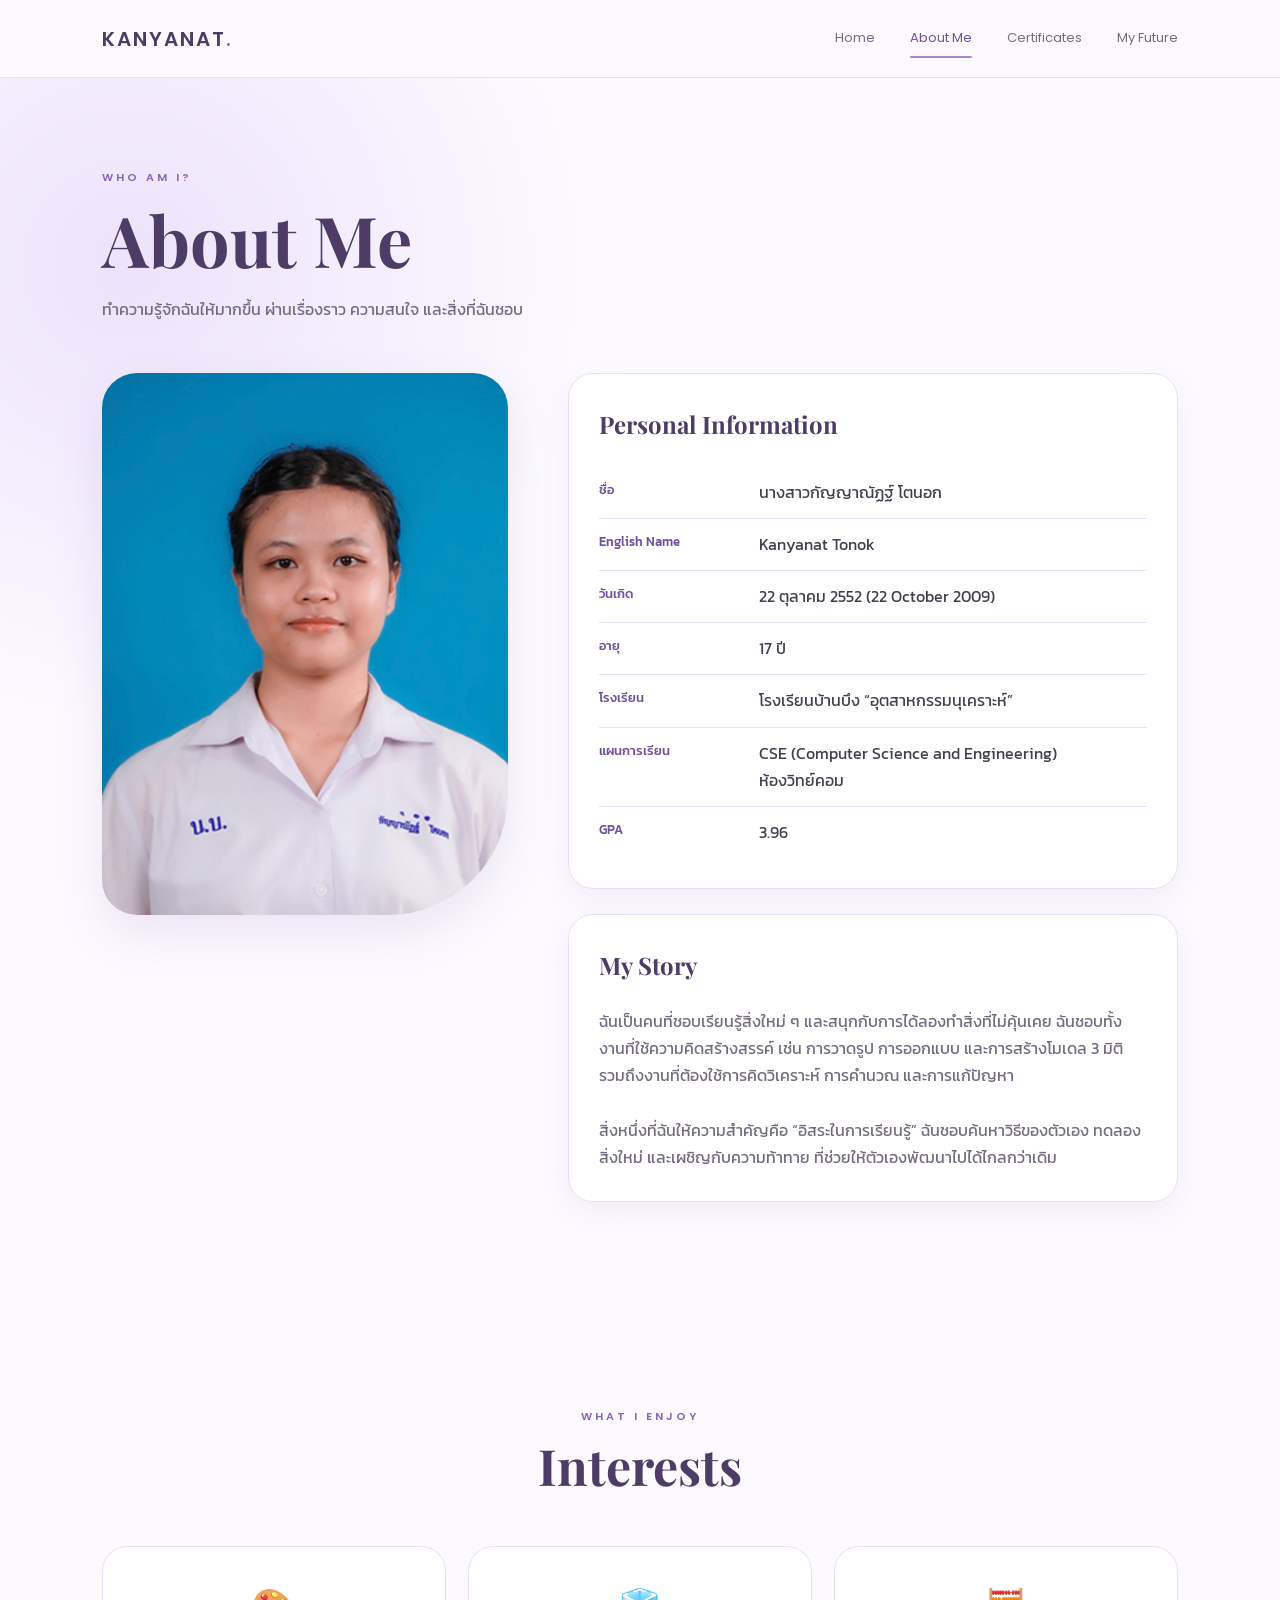
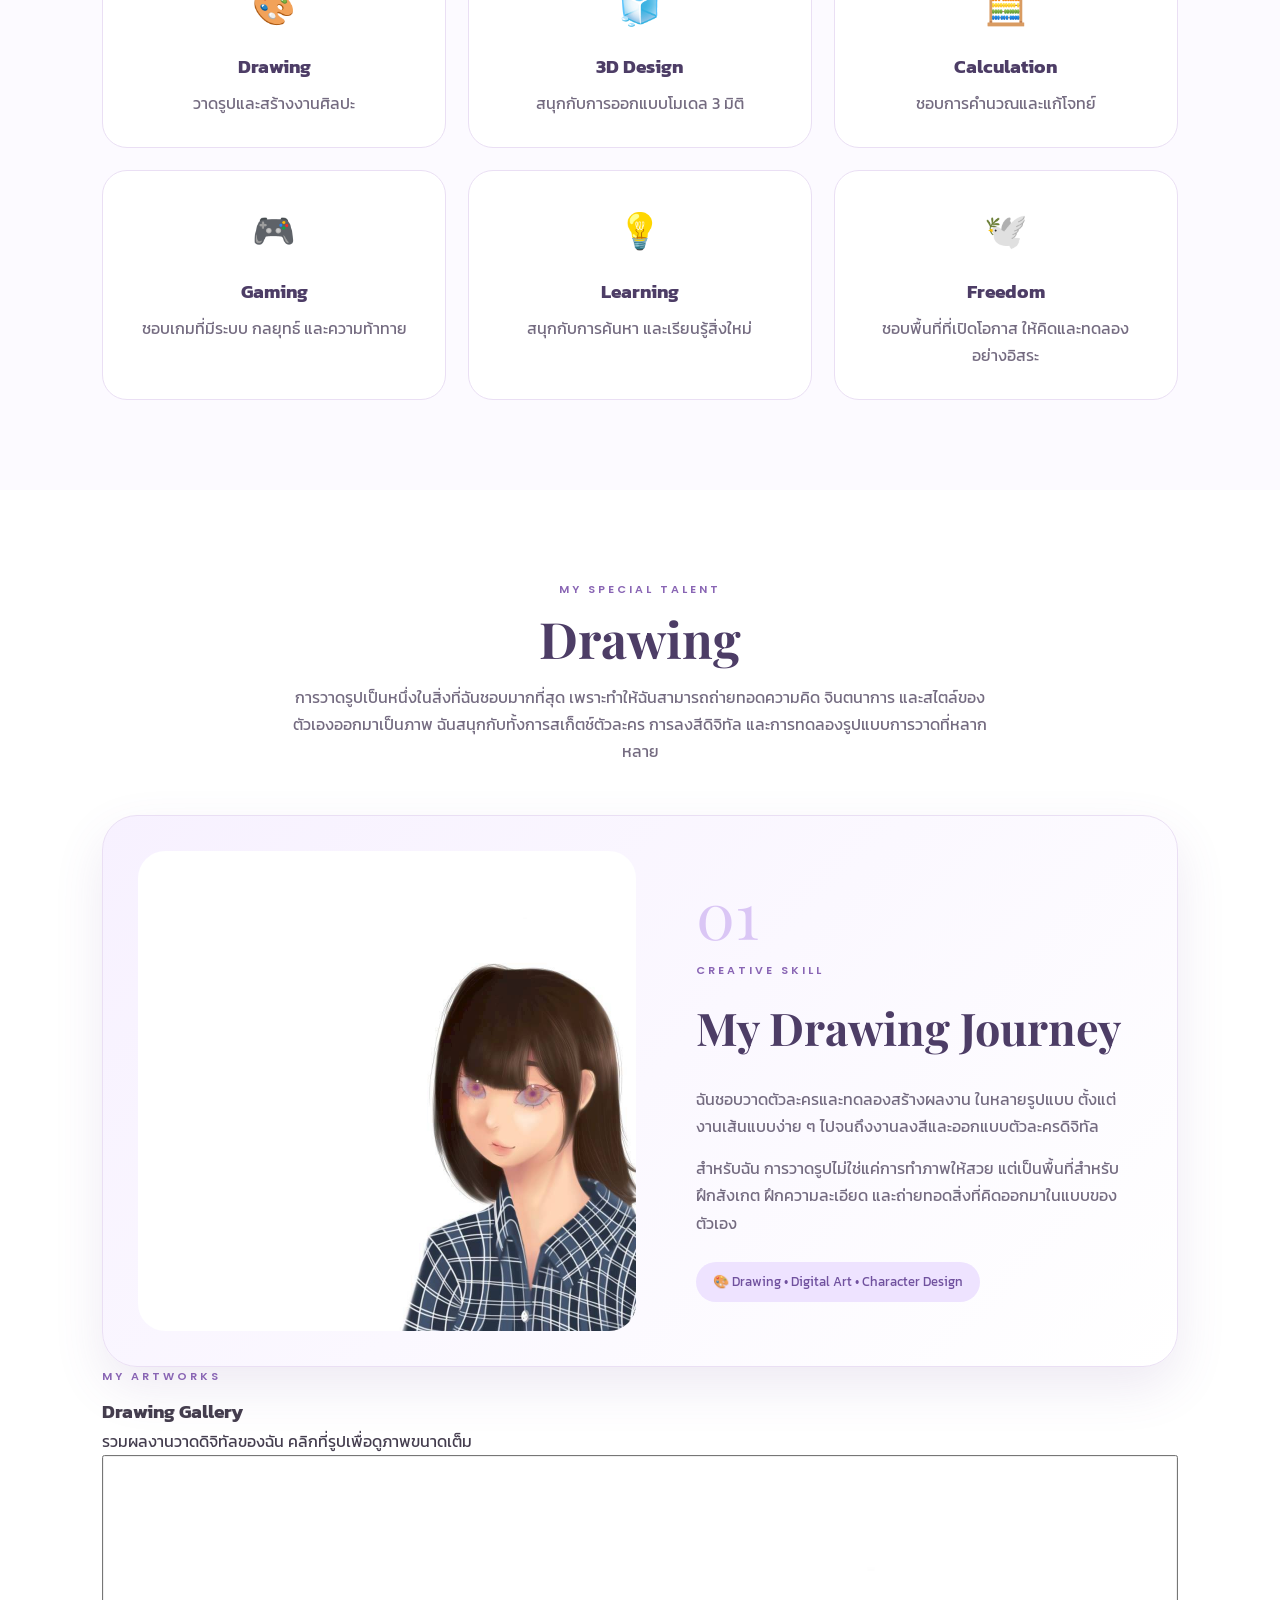
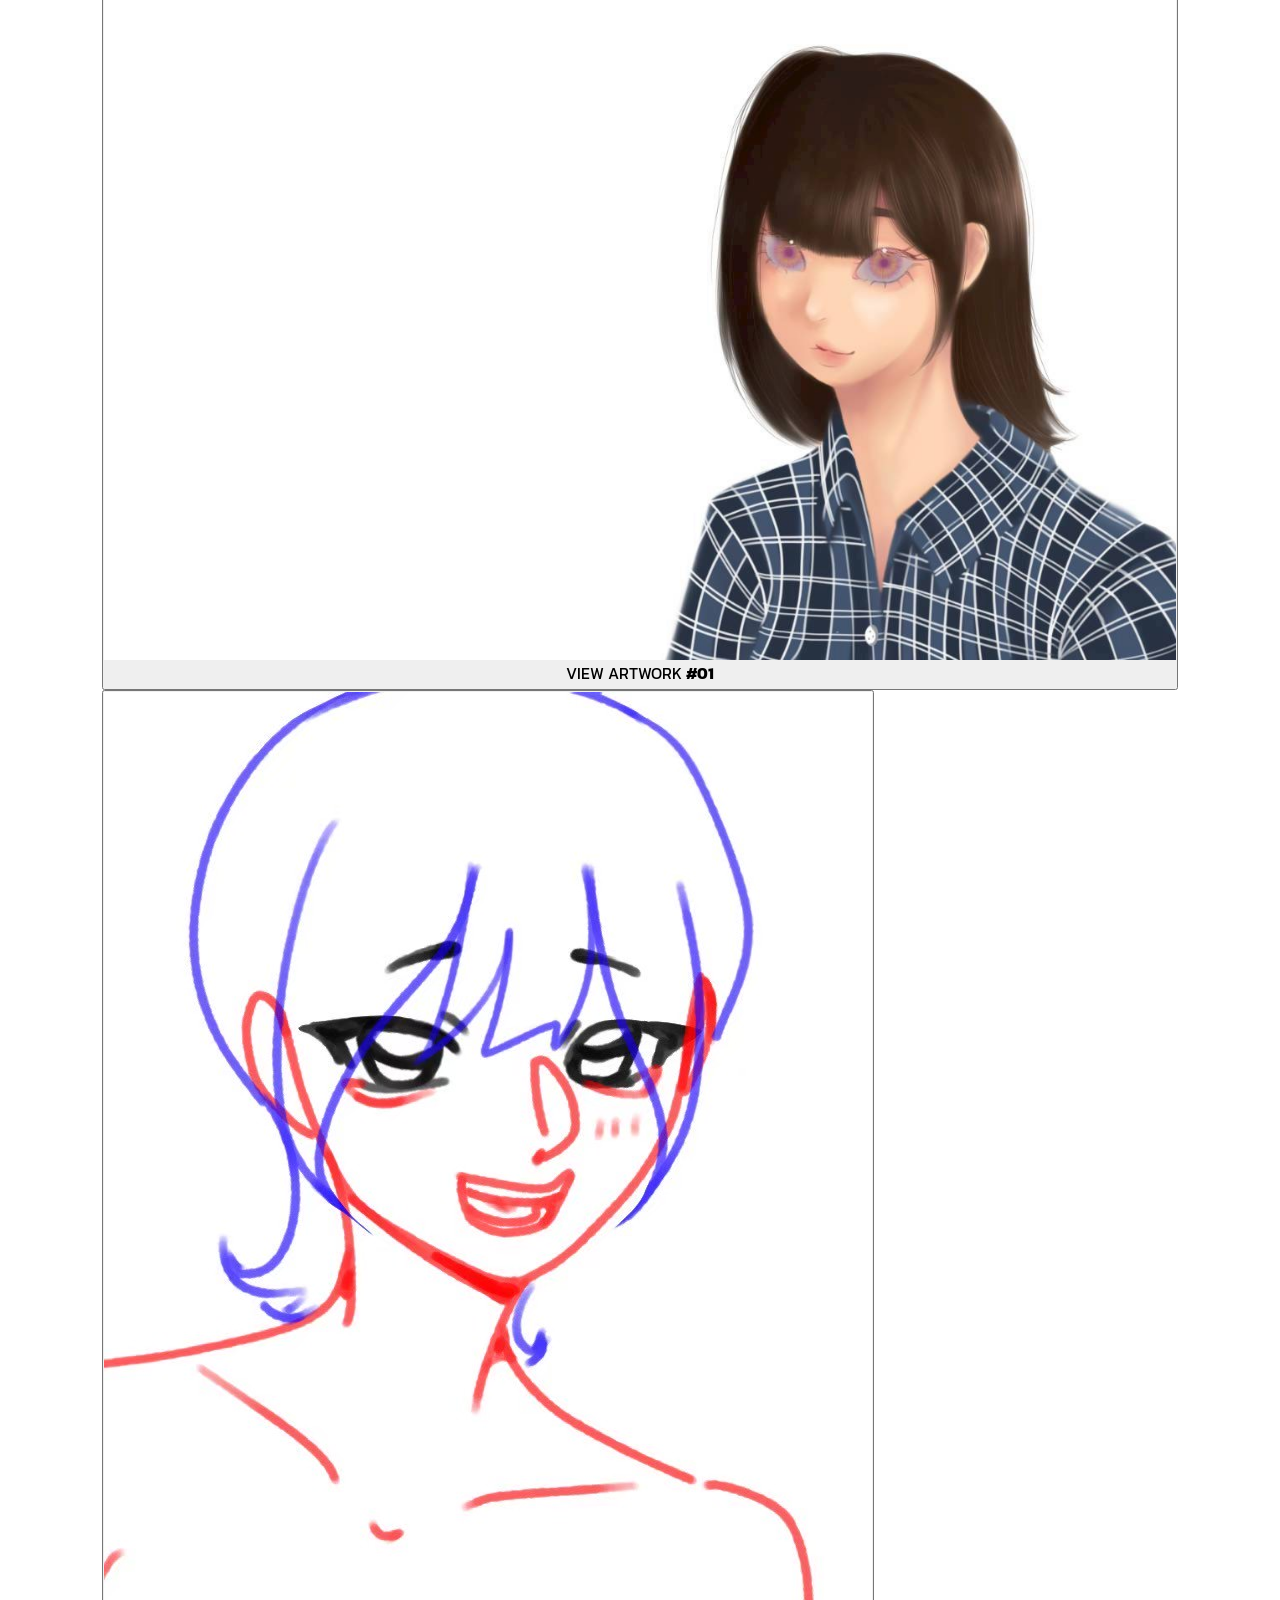
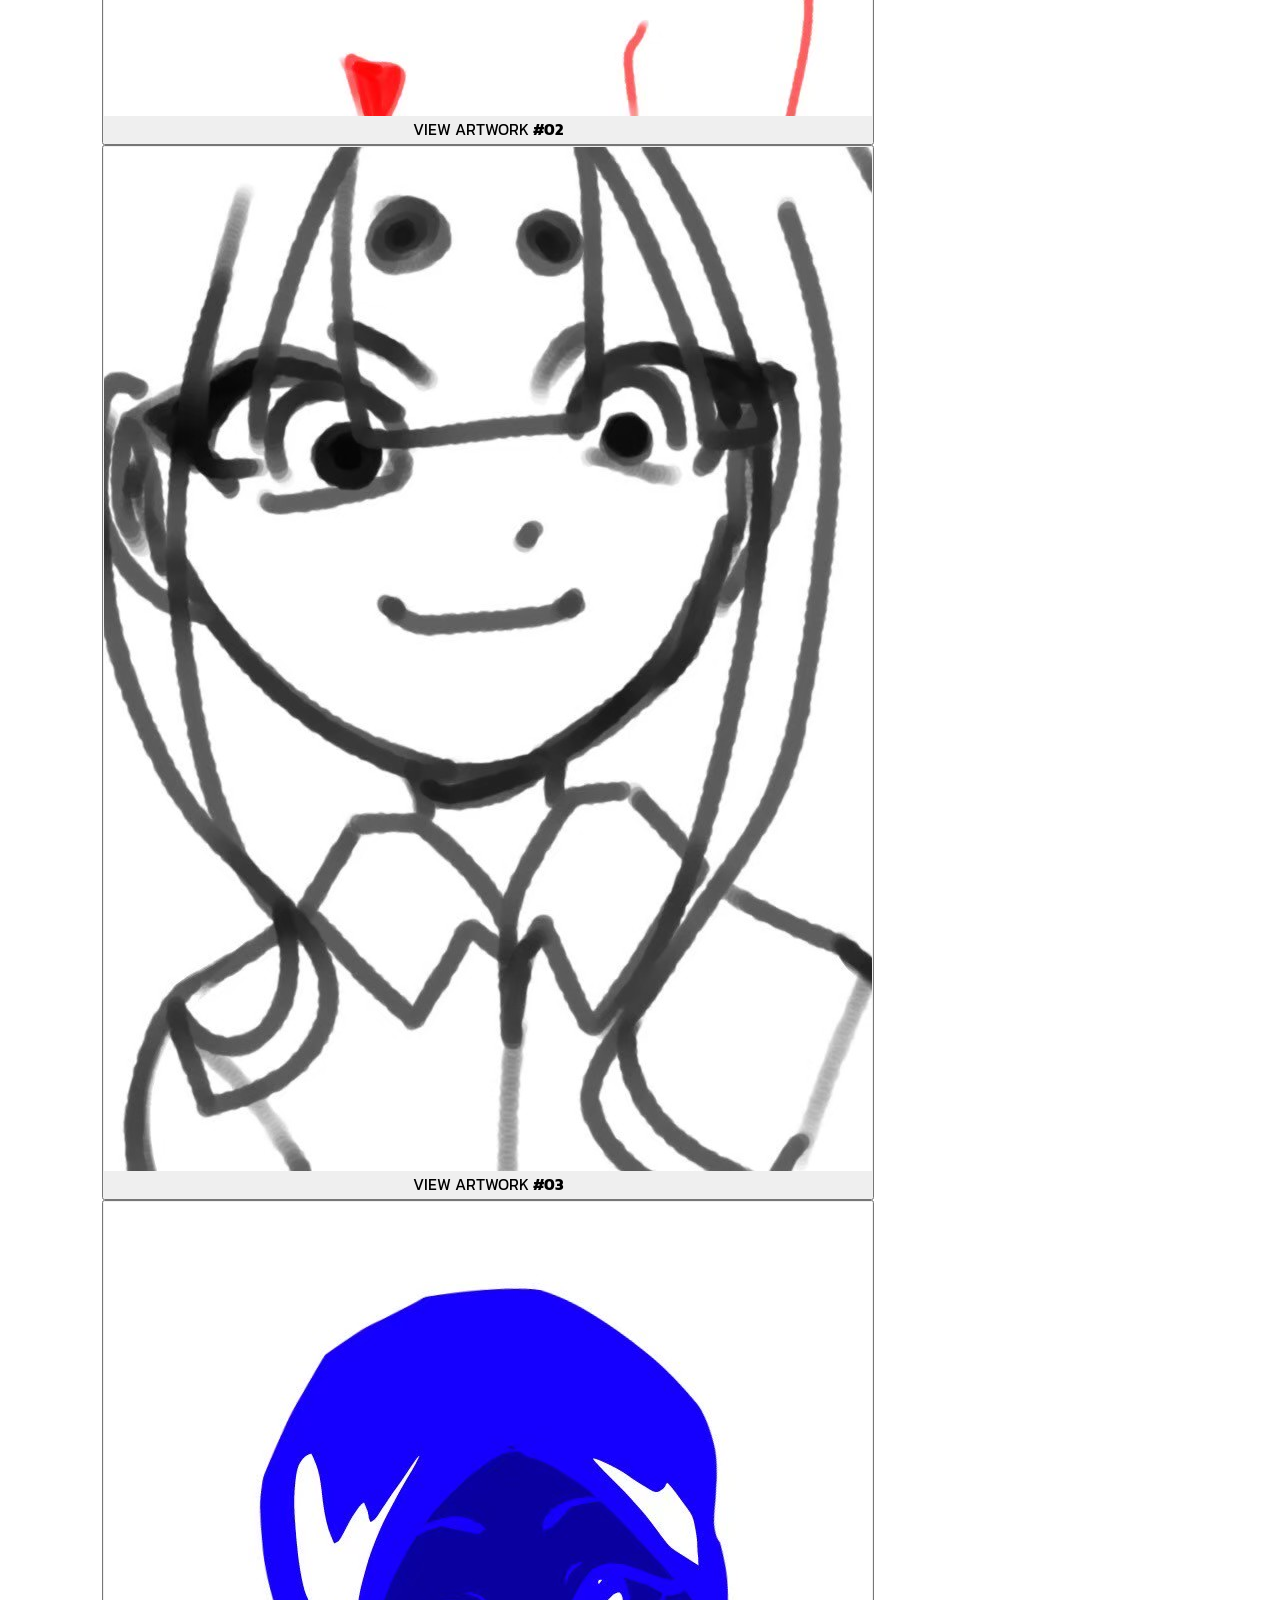
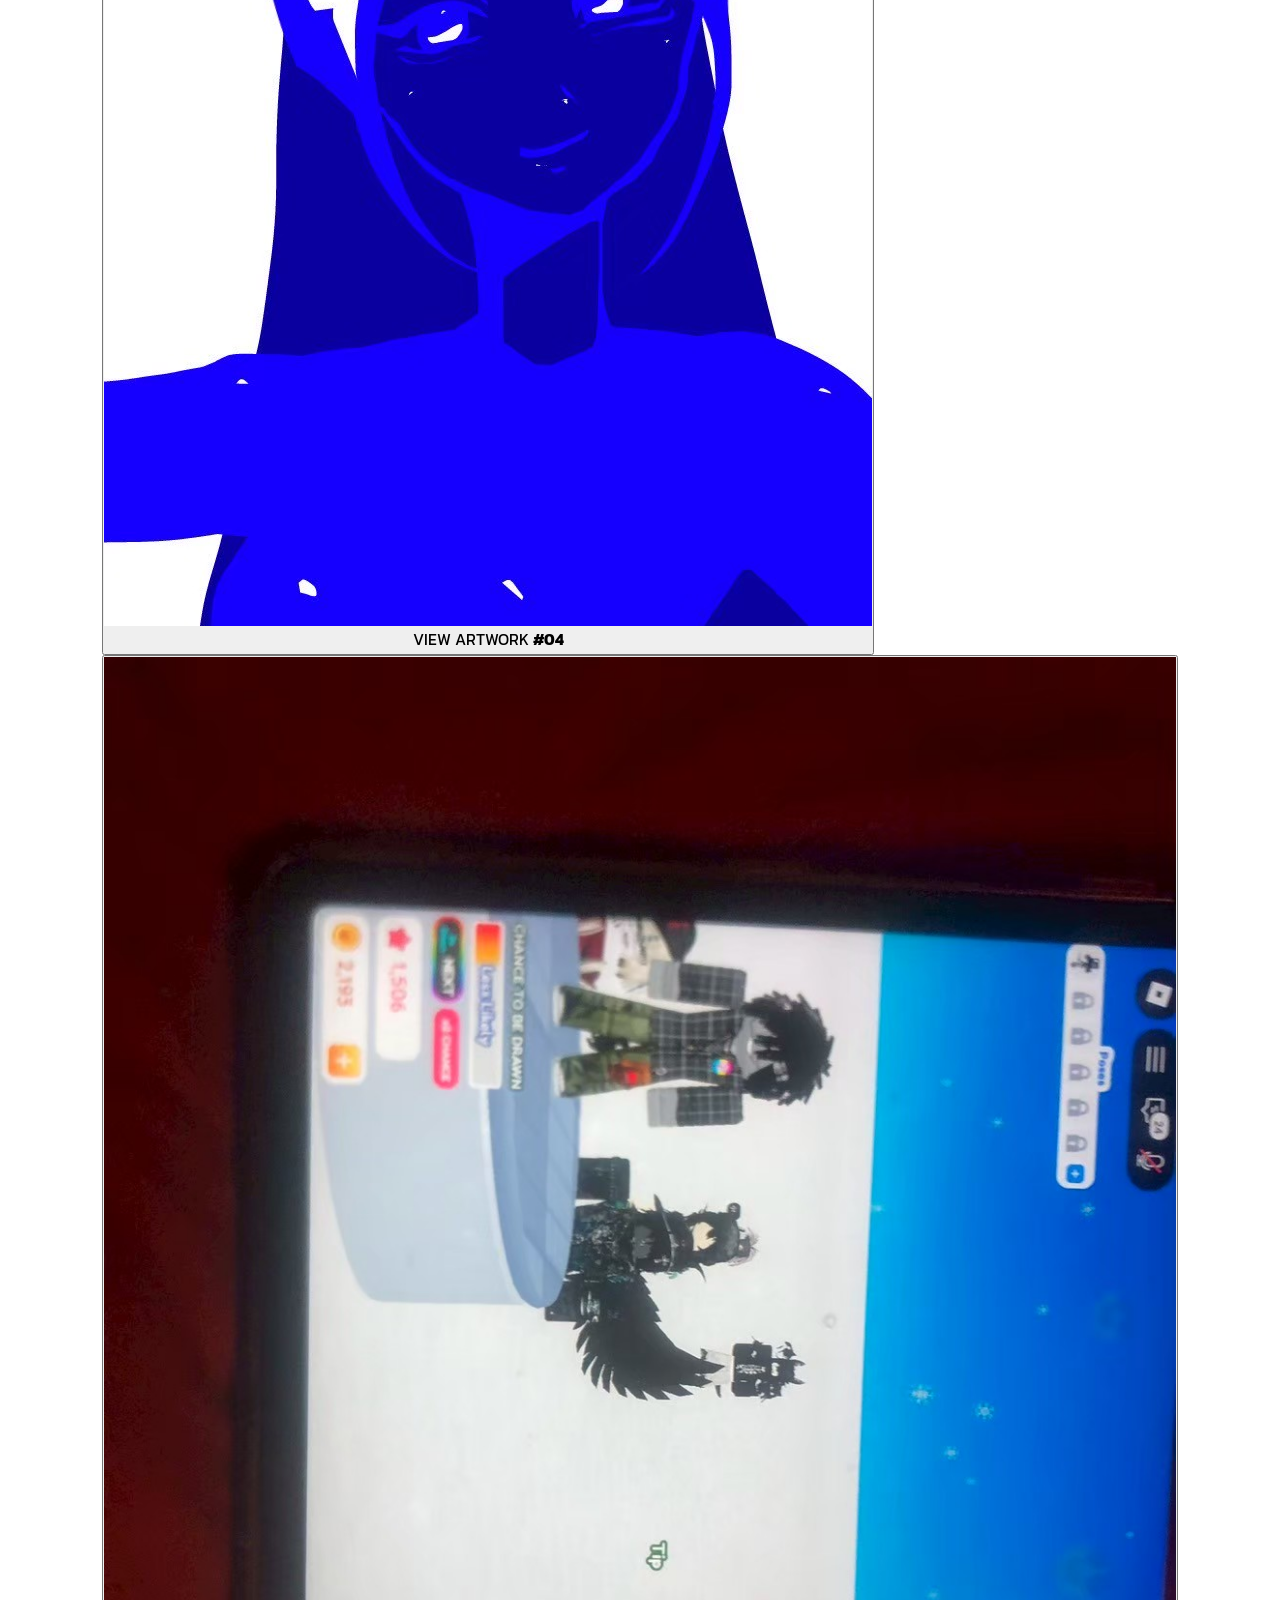
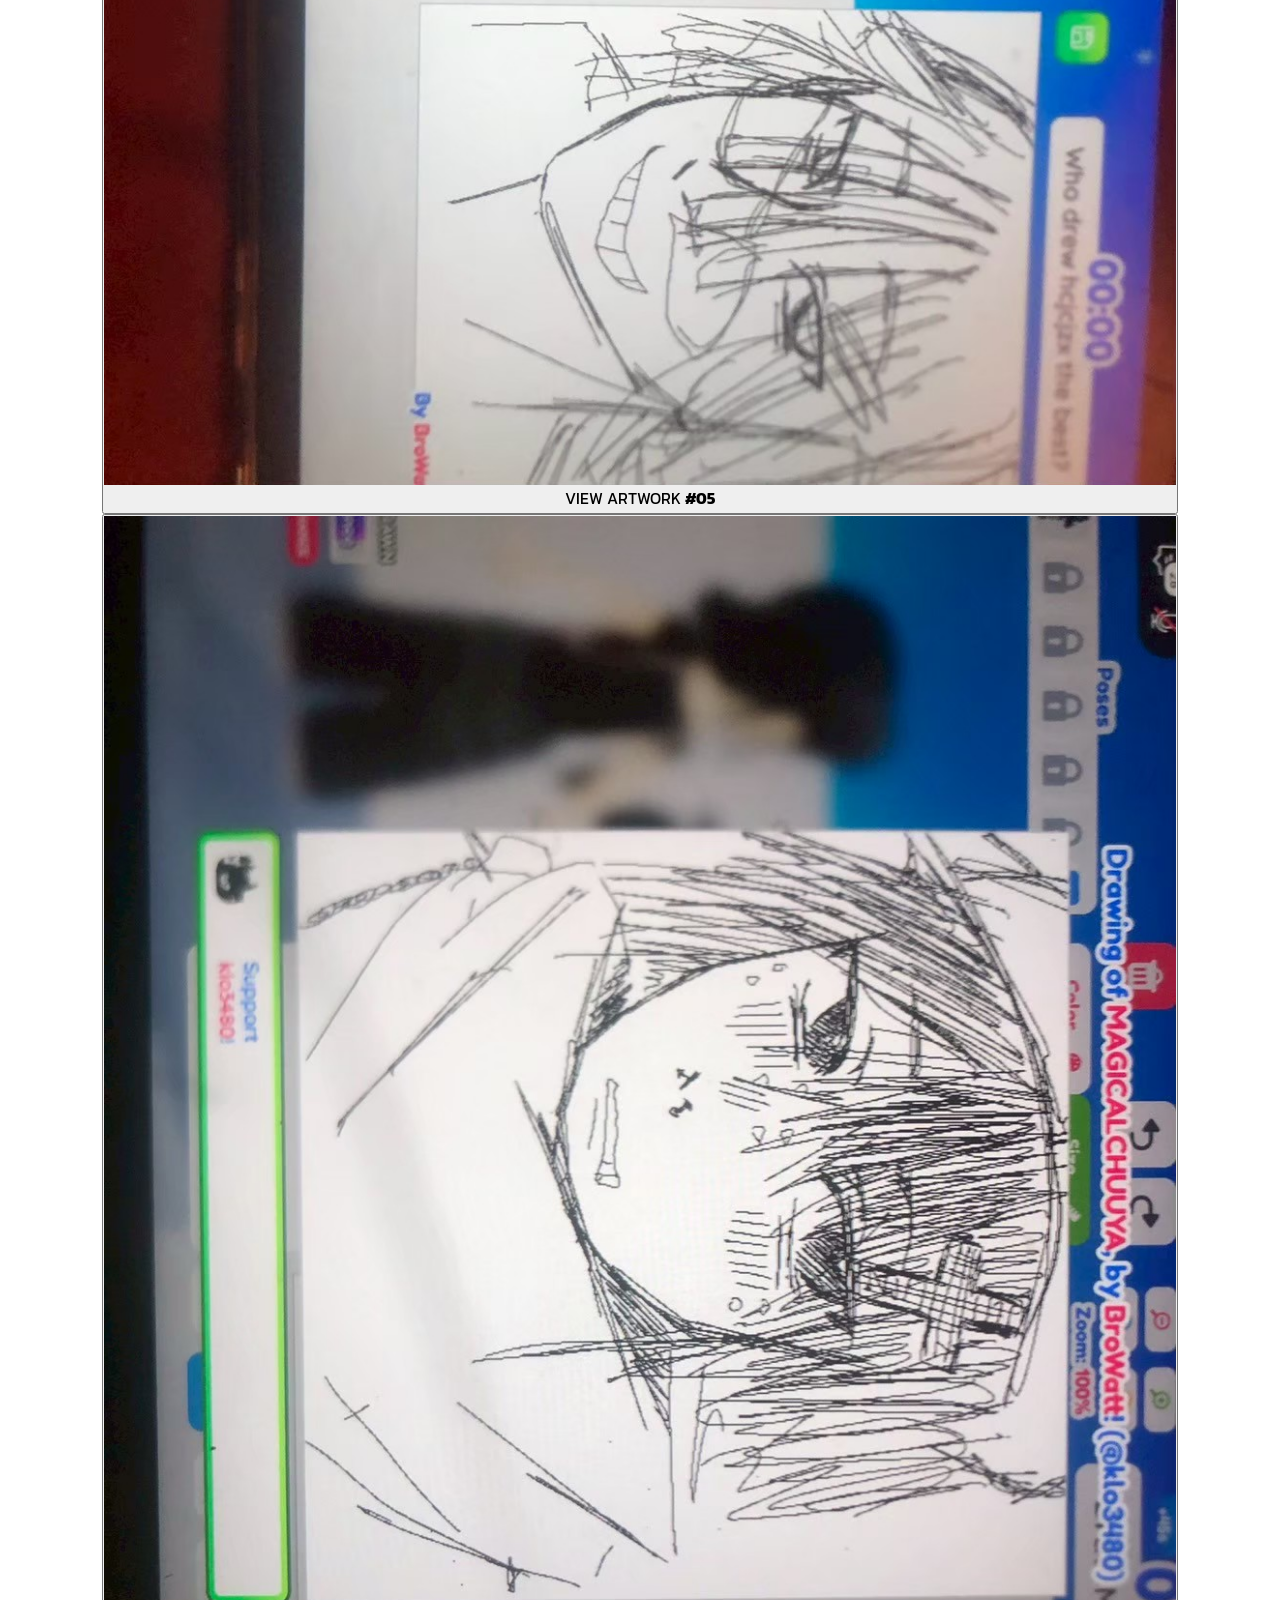
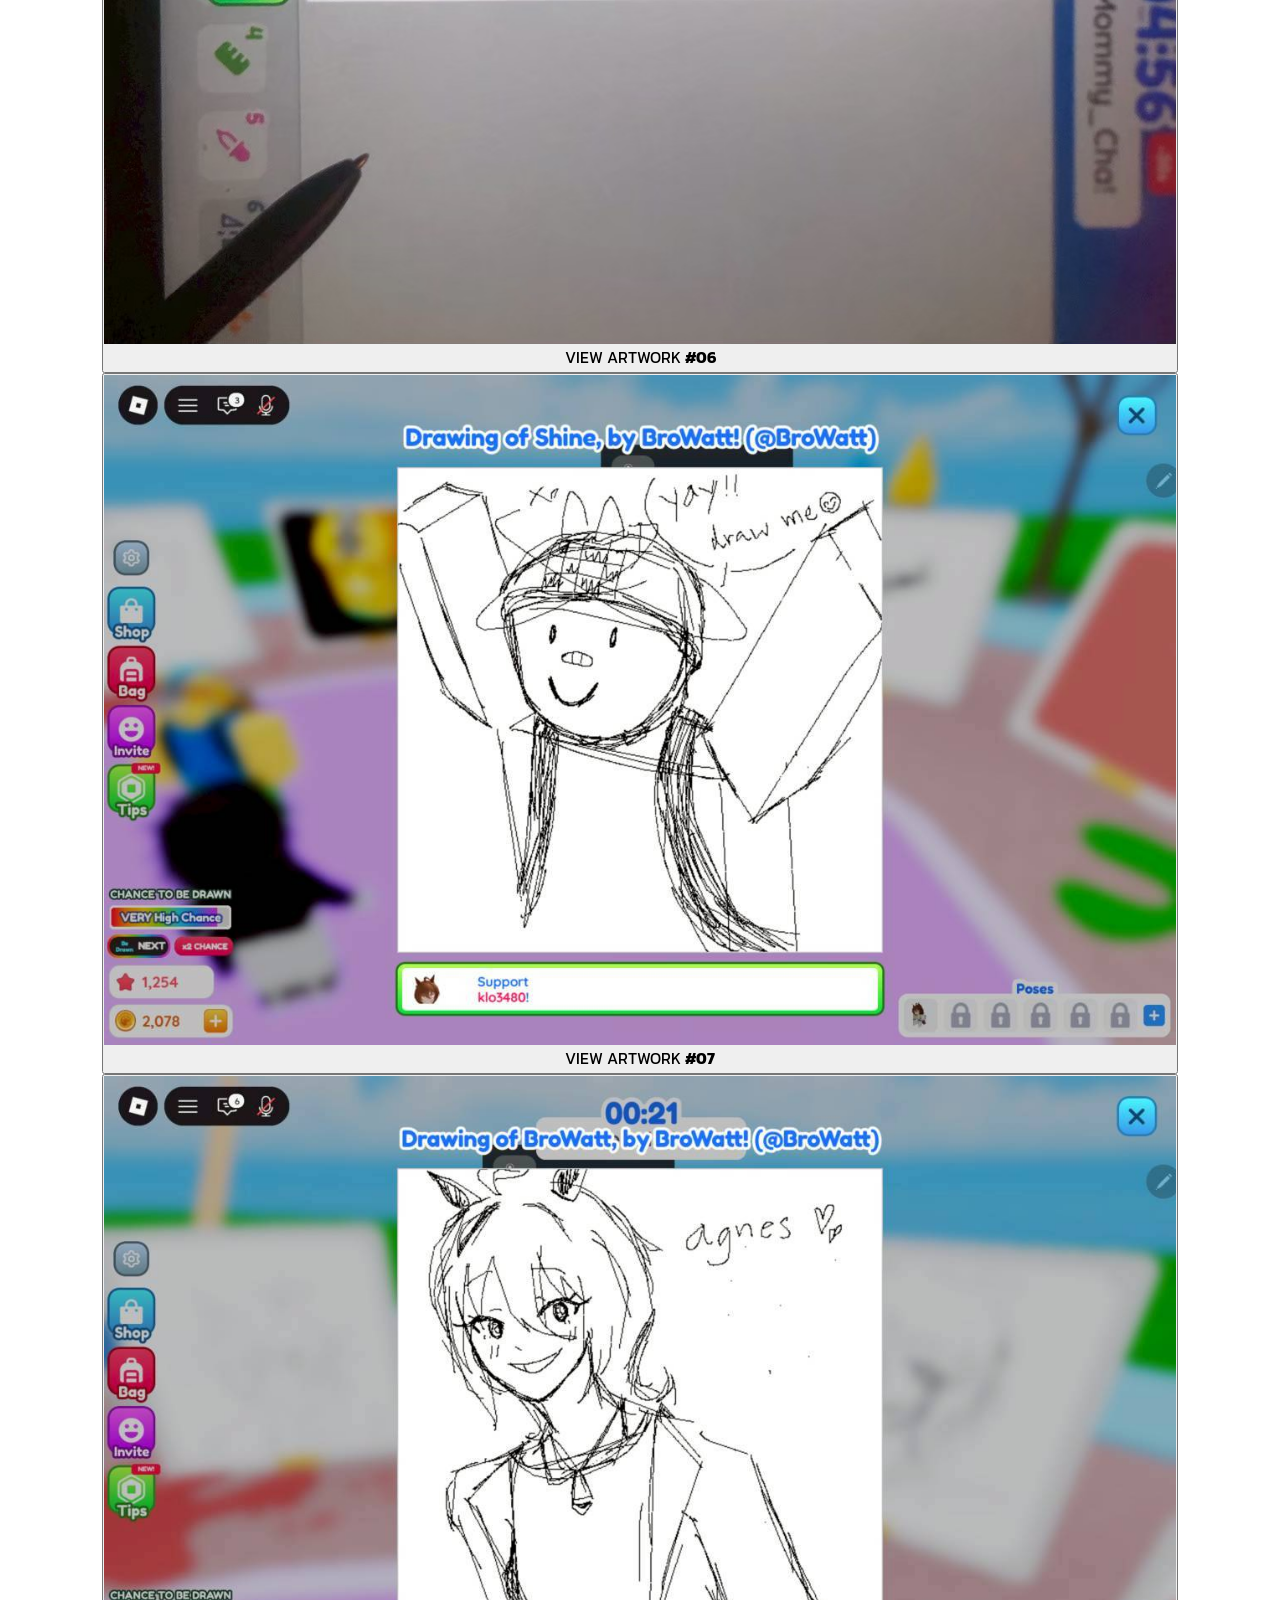
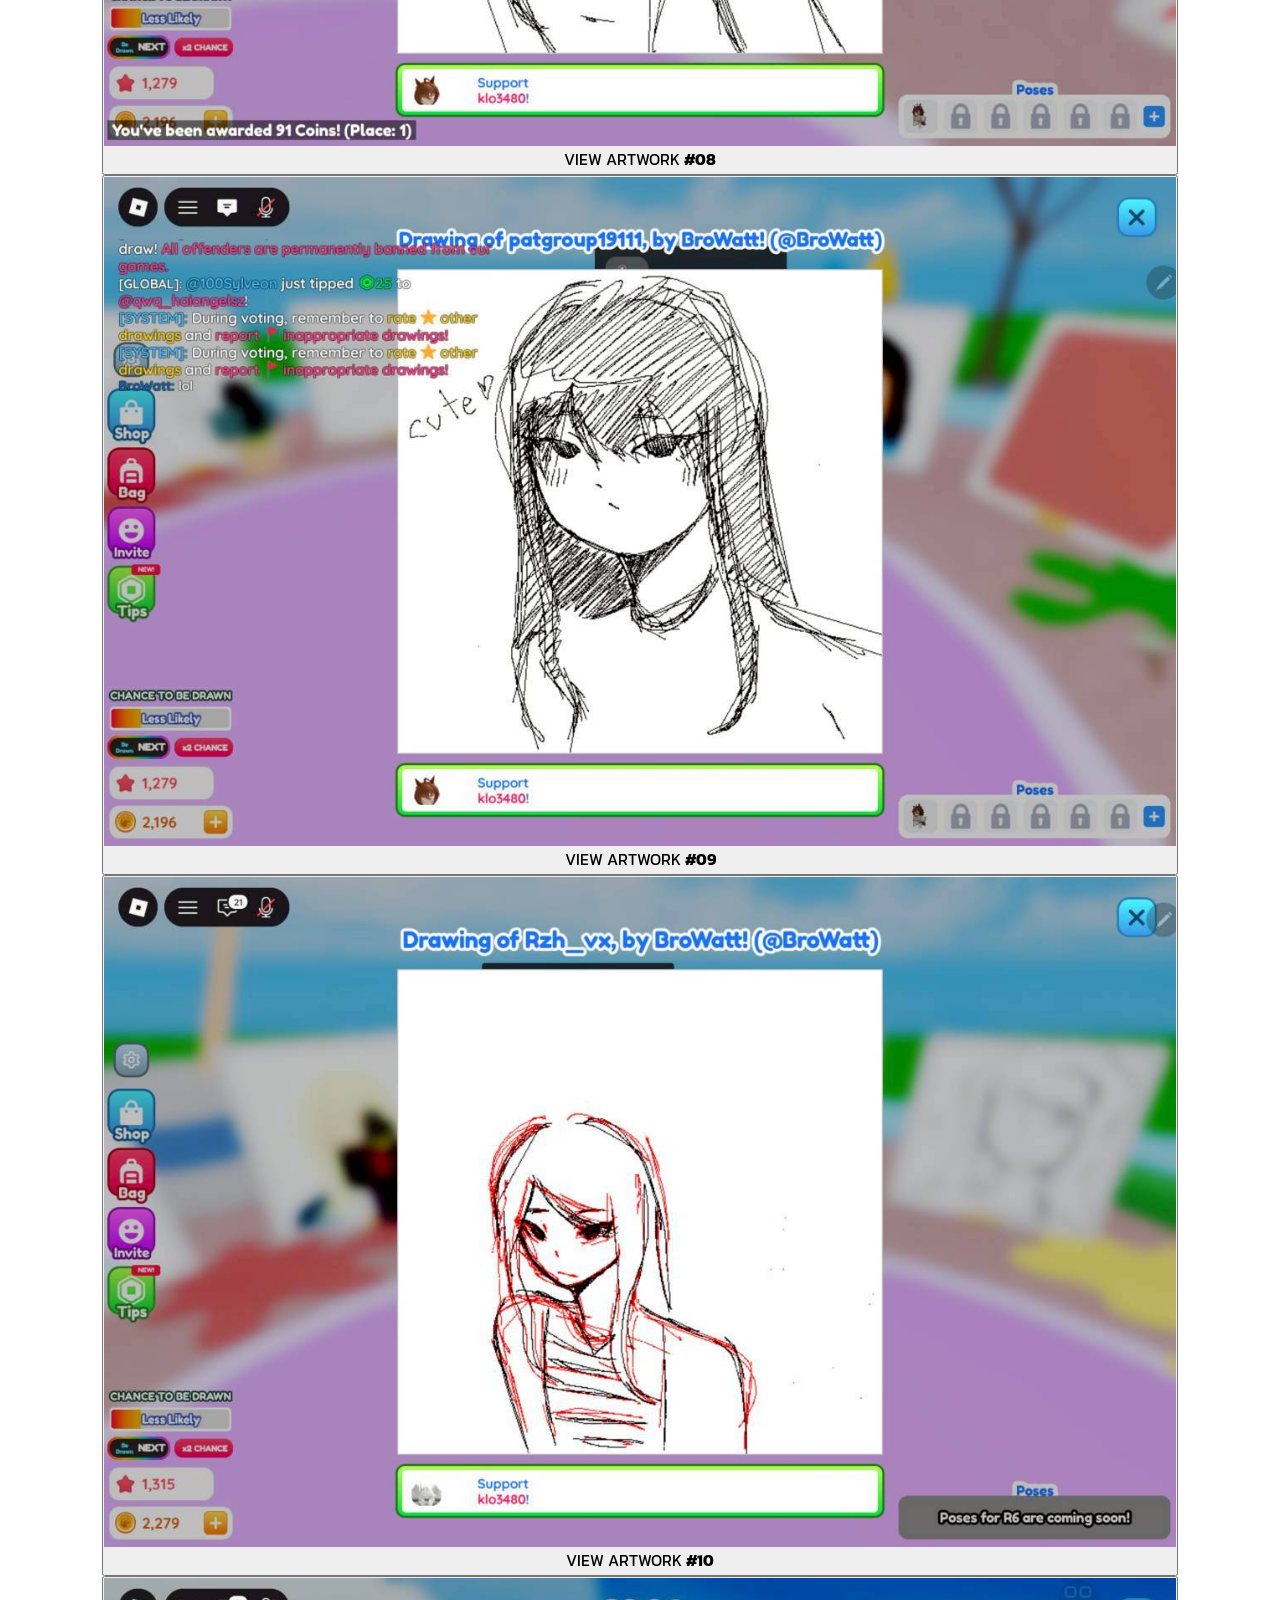
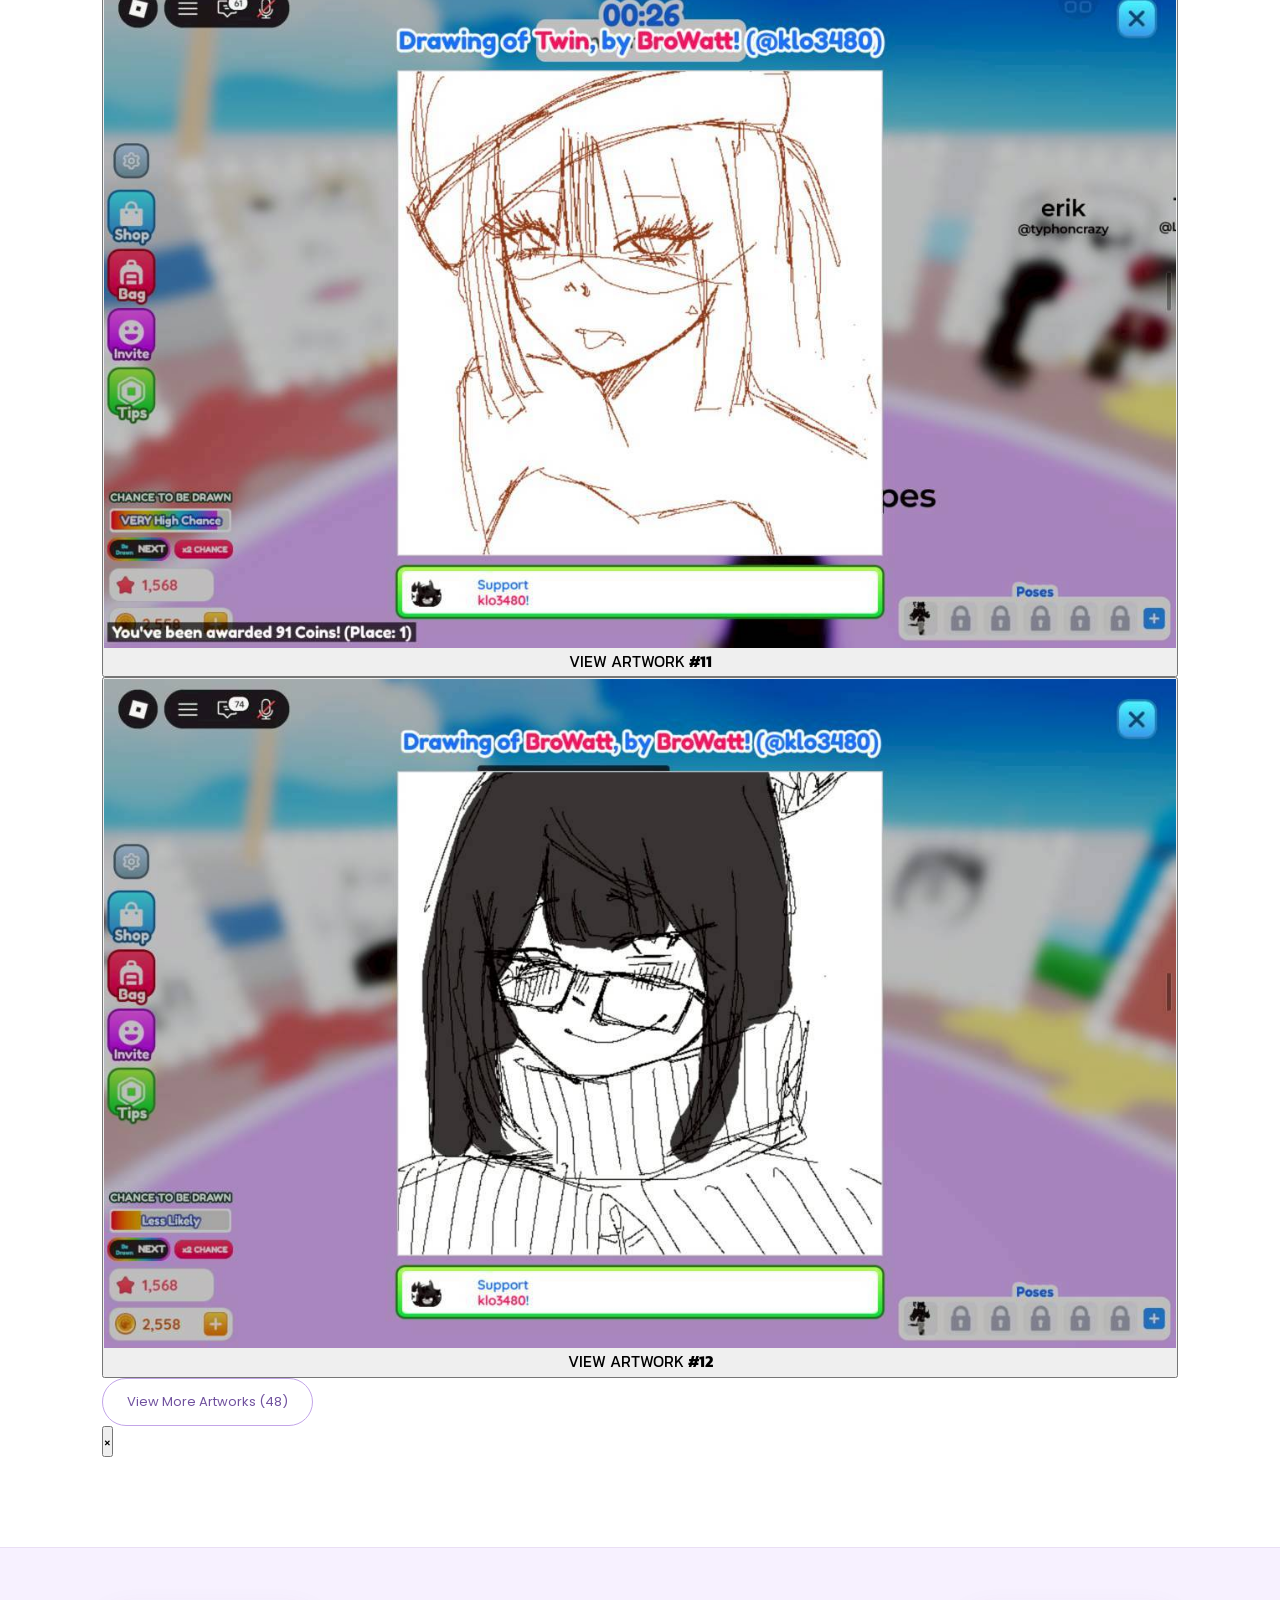
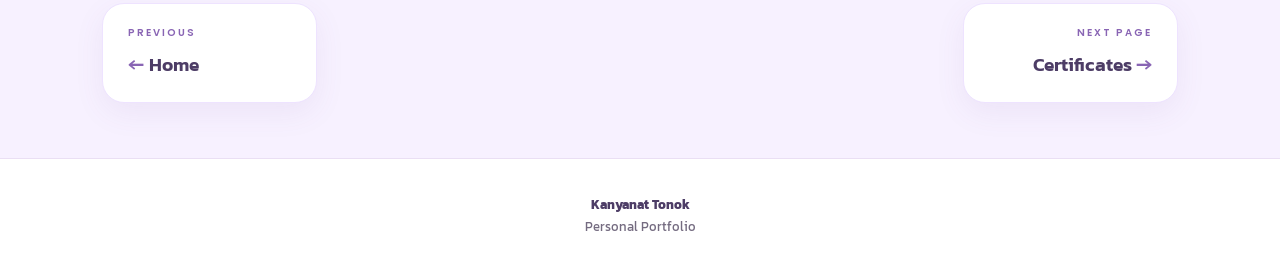
==== commit 90bed54b: "Add drawing gallery to About page" ====
--- a/about.html
+++ b/about.html
@@ -398,7 +398,6 @@
 
 <section class="talent-section">
 
-
     <div class="section-heading center">
 
         <div class="eyebrow">
@@ -406,36 +405,32 @@
         </div>
 
         <h2>
-            Special Talent
+            Drawing
         </h2>
 
         <p>
-
-            หนึ่งในสิ่งที่ฉันชอบและทำได้ดี
-            คือการวาดรูป เพราะเป็นพื้นที่ที่ทำให้ฉัน
-            สามารถถ่ายทอดความคิดและจินตนาการ
-            ออกมาได้อย่างอิสระ
-
+            การวาดรูปเป็นหนึ่งในสิ่งที่ฉันชอบมากที่สุด
+            เพราะทำให้ฉันสามารถถ่ายทอดความคิด จินตนาการ
+            และสไตล์ของตัวเองออกมาเป็นภาพ
+            ฉันสนุกกับทั้งการสเก็ตช์ตัวละคร
+            การลงสีดิจิทัล และการทดลองรูปแบบการวาดที่หลากหลาย
         </p>
 
     </div>
 
 
-
     <div class="talent-card">
 
-
         <div class="talent-image-wrapper">
 
             <img
-                src="./assets/images/drawing.png"
+                src="./assets/images/drawing/digital/1.jpg"
                 alt="Drawing artwork by Kanyanat Tonok"
                 class="talent-image">
 
         </div>
 
 
-
         <div class="talent-content">
 
             <div class="talent-number">
@@ -447,36 +442,87 @@
             </div>
 
             <h3>
-                Drawing
+                My Drawing Journey
             </h3>
 
             <p>
-
-                การวาดรูปเป็นสิ่งที่ฉันชอบ
-                เพราะทำให้ฉันได้ใช้ทั้งจินตนาการ
-                ความคิดสร้างสรรค์ ความละเอียด
-                และการสังเกต
-
-            </p>
-
-            <p>
-
-                ฉันสนุกกับการนำความคิดในหัว
-                ออกมาเป็นภาพ และชอบทดลอง
-                รูปแบบการวาดหรือแนวคิดใหม่ ๆ
-                เพื่อพัฒนาฝีมือของตัวเองอยู่เสมอ
-
+                ฉันชอบวาดตัวละครและทดลองสร้างผลงาน
+                ในหลายรูปแบบ ตั้งแต่งานเส้นแบบง่าย ๆ
+                ไปจนถึงงานลงสีและออกแบบตัวละครดิจิทัล
+            </p>
+
+            <p>
+                สำหรับฉัน การวาดรูปไม่ใช่แค่การทำภาพให้สวย
+                แต่เป็นพื้นที่สำหรับฝึกสังเกต ฝึกความละเอียด
+                และถ่ายทอดสิ่งที่คิดออกมาในแบบของตัวเอง
             </p>
 
             <span class="talent-tag">
-                🎨 Drawing & Creativity
+                🎨 Drawing • Digital Art • Character Design
             </span>
 
         </div>
 
-
-    </div>
-
+    </div>
+
+
+    <div class="drawing-gallery-heading">
+
+        <div class="eyebrow">
+            MY ARTWORKS
+        </div>
+
+        <h3>
+            Drawing Gallery
+        </h3>
+
+        <p>
+            รวมผลงานวาดดิจิทัลของฉัน
+            คลิกที่รูปเพื่อดูภาพขนาดเต็ม
+        </p>
+
+    </div>
+
+
+    <div
+        id="drawingGallery"
+        class="drawing-gallery"
+        aria-live="polite">
+    </div>
+
+
+    <div class="drawing-load-more-wrap">
+
+        <button
+            type="button"
+            id="loadMoreDrawings"
+            class="btn btn-outline drawing-load-more">
+            View More Artworks
+        </button>
+
+    </div>
+
+
+    <div
+        id="drawingModal"
+        class="drawing-modal"
+        aria-hidden="true">
+
+        <button
+            type="button"
+            id="drawingModalClose"
+            class="drawing-modal-close"
+            aria-label="Close artwork">
+            ×
+        </button>
+
+        <img
+            id="drawingModalImage"
+            class="drawing-modal-image"
+            src=""
+            alt="">
+
+    </div>
 
 </section>
 
@@ -548,6 +594,7 @@
 
 
 <script src="./script.js"></script>
+<script src="./drawings.js"></script>
 
 
 </body>
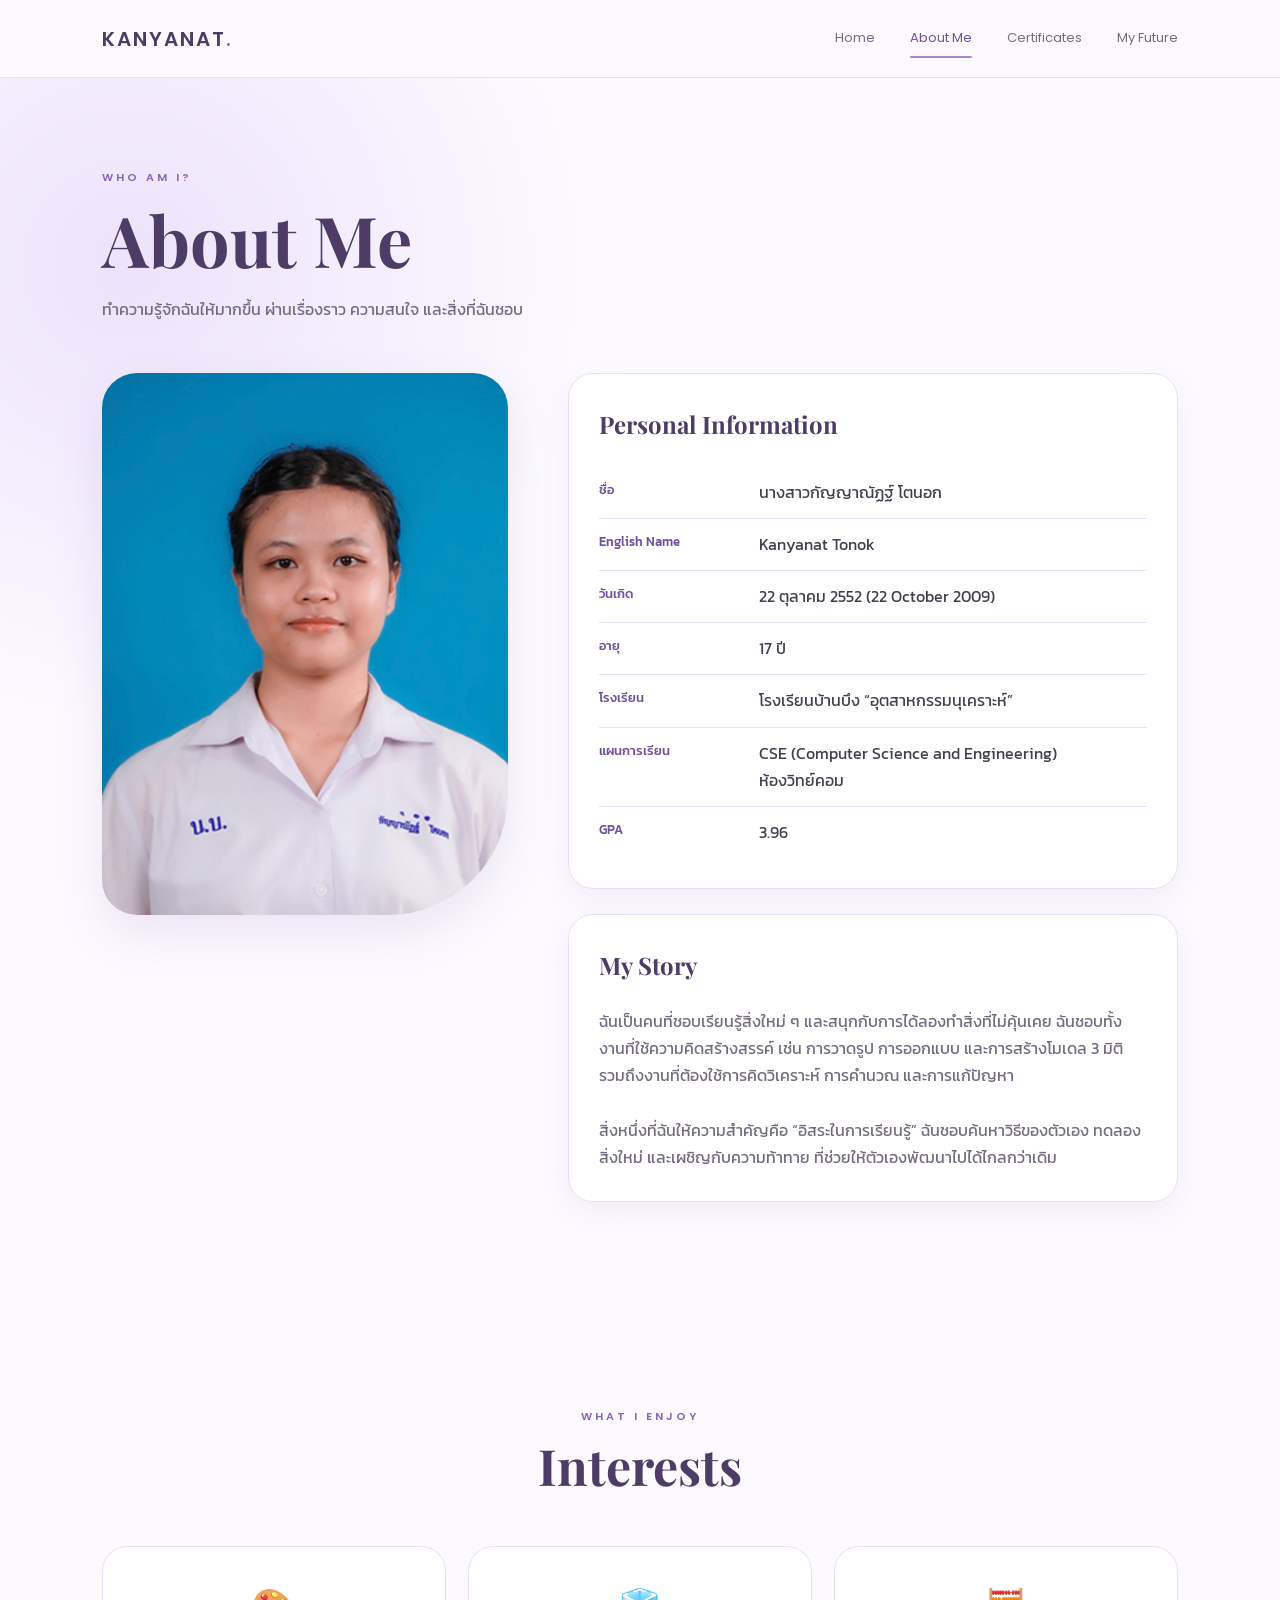
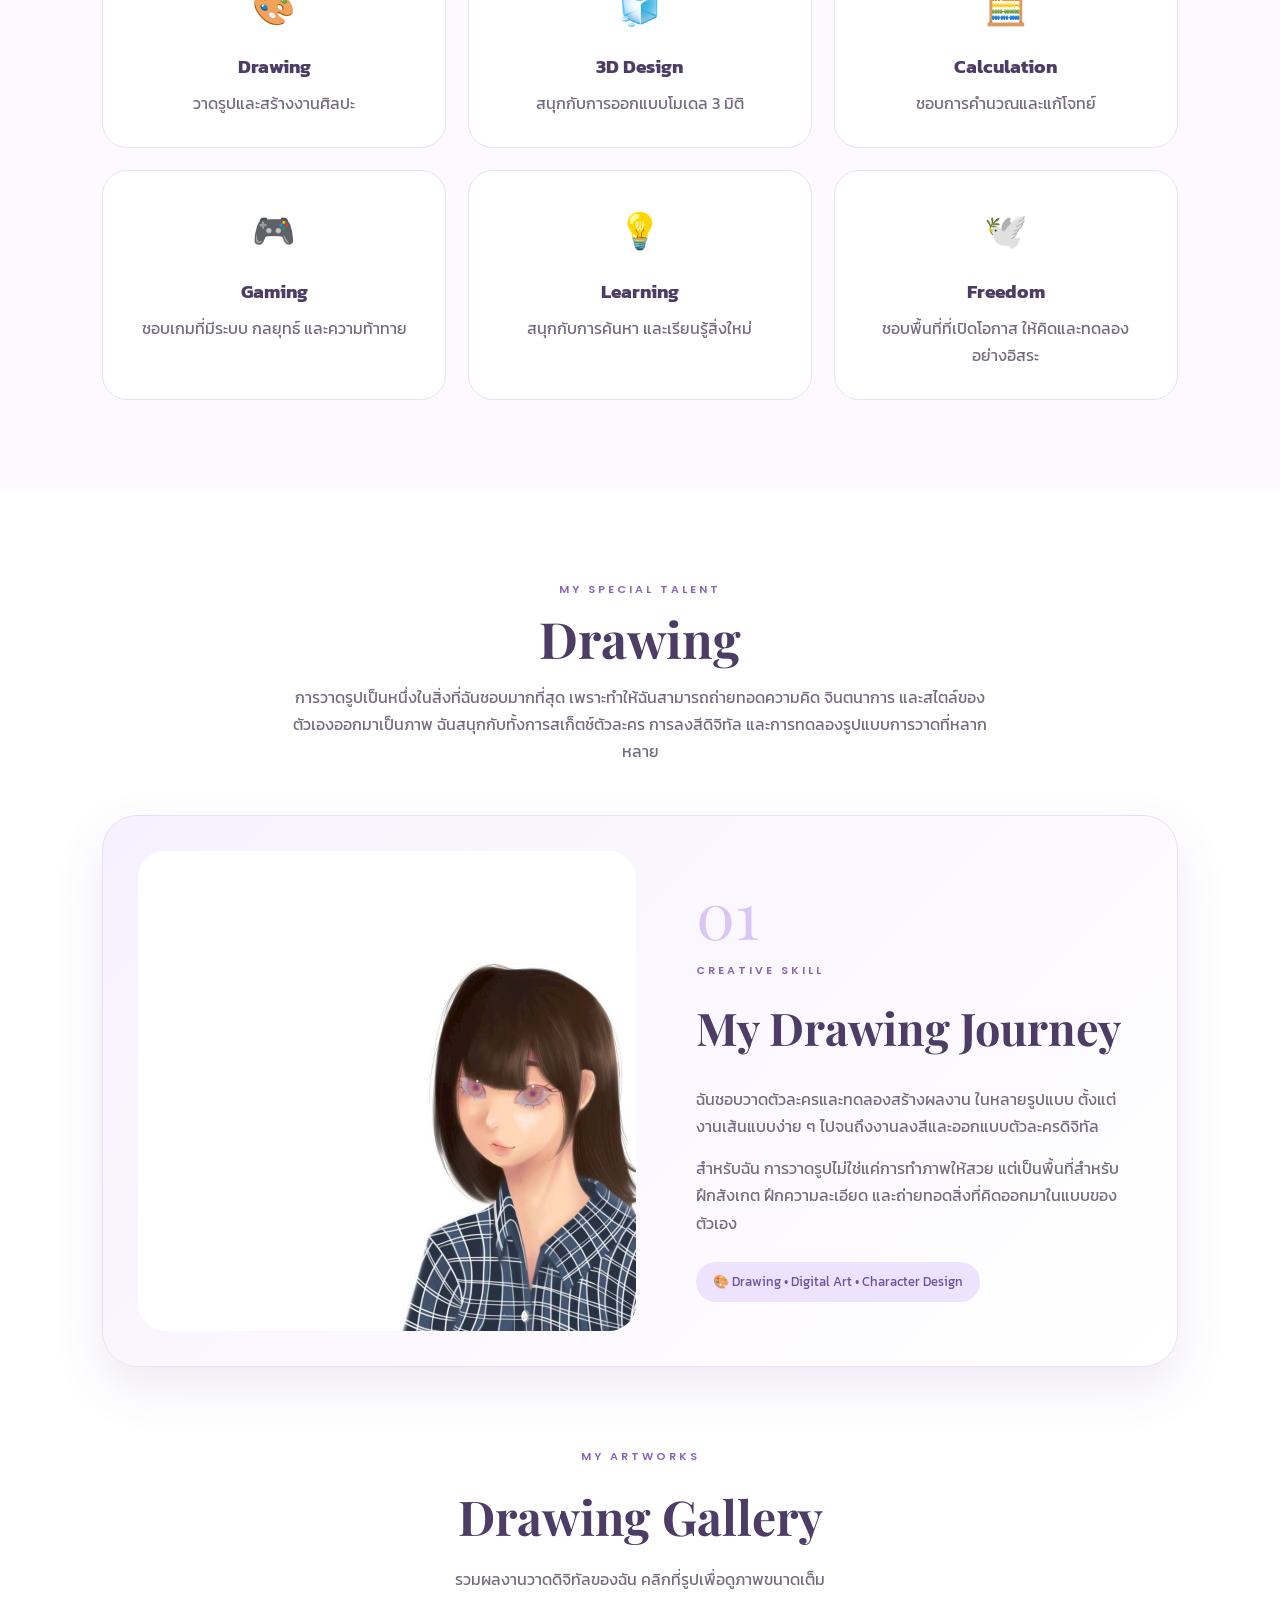
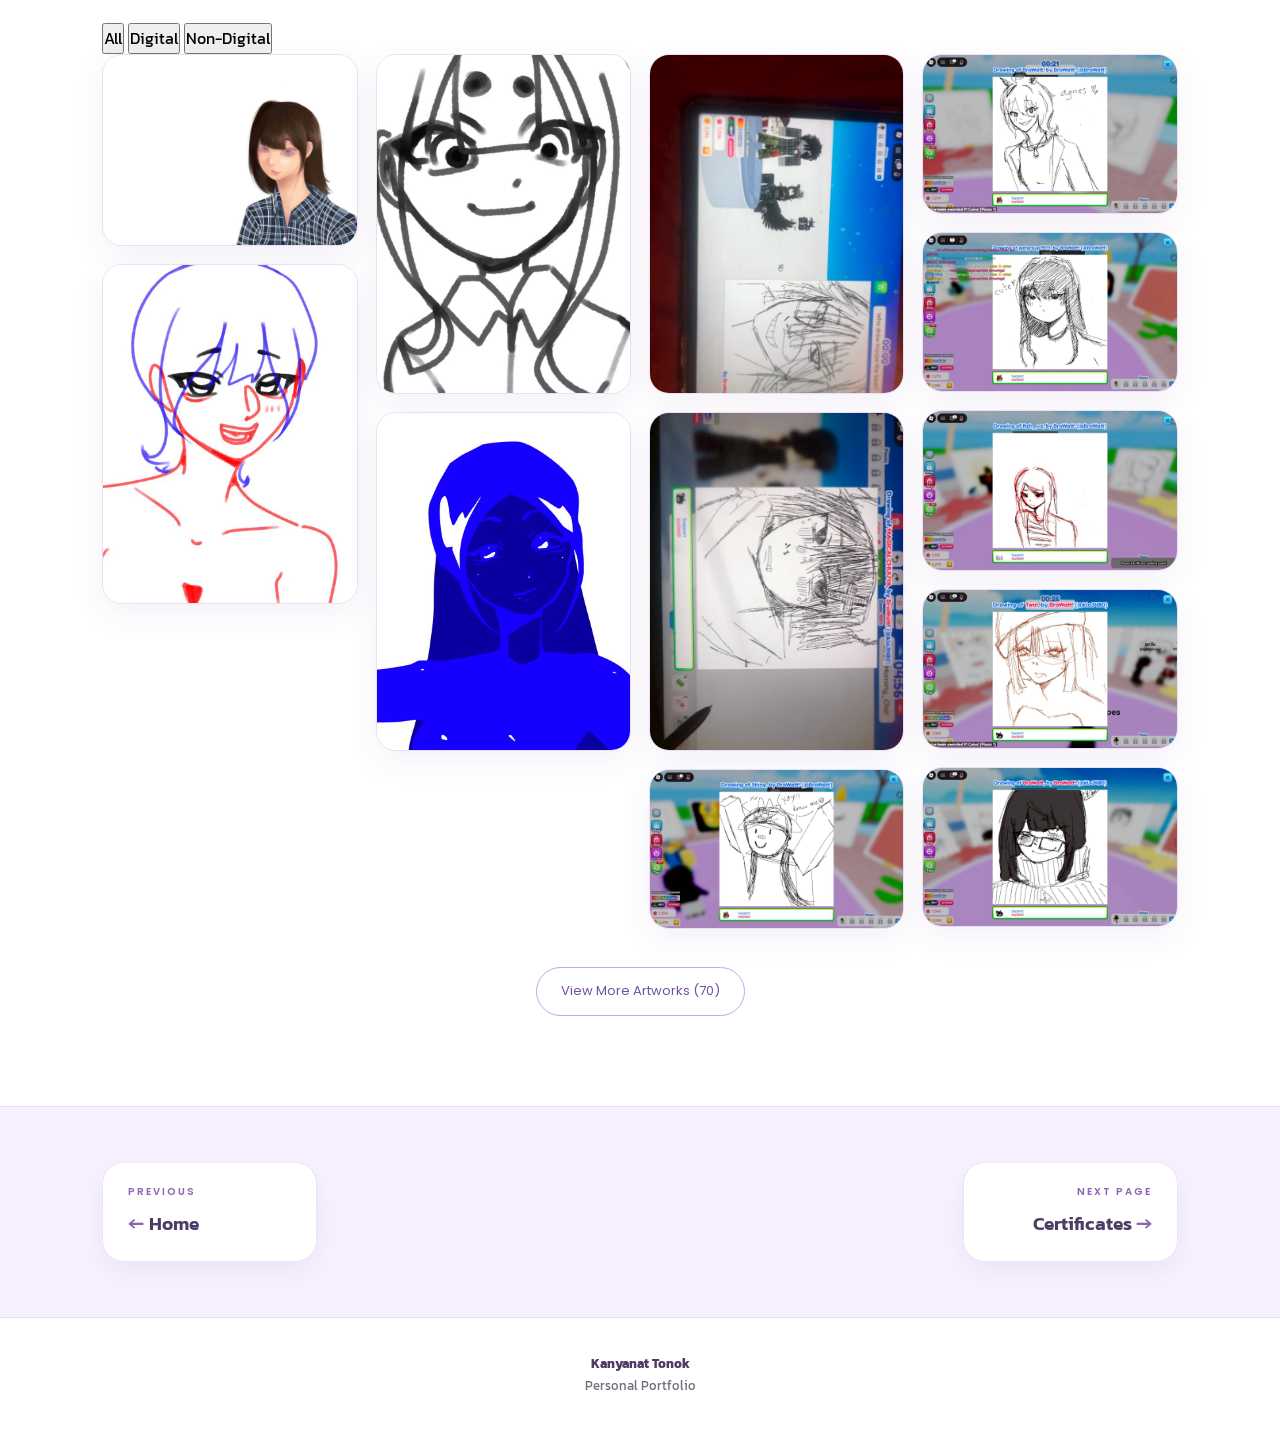
==== commit 4da9f320: "Add drawing category filters" ====
--- a/about.html
+++ b/about.html
@@ -484,6 +484,18 @@
     </div>
 
 
+    <div class="drawing-filters">
+        <button type="button" class="drawing-filter-btn active" data-drawing-filter="all">
+            All
+        </button>
+        <button type="button" class="drawing-filter-btn" data-drawing-filter="digital">
+            Digital
+        </button>
+        <button type="button" class="drawing-filter-btn" data-drawing-filter="non-digital">
+            Non-Digital
+        </button>
+    </div>
+
     <div
         id="drawingGallery"
         class="drawing-gallery"
--- a/style.css
+++ b/style.css
@@ -1824,3 +1824,194 @@
     }
 
 }
+
+
+/* =========================================================
+   DRAWING GALLERY
+========================================================= */
+
+.drawing-gallery-heading {
+    max-width: 760px;
+    margin: 80px auto 30px;
+    text-align: center;
+}
+
+.drawing-gallery-heading h3 {
+    margin-bottom: 8px;
+    font-family: "Playfair Display", serif;
+    font-size: clamp(32px, 4vw, 48px);
+    color: var(--purple-dark);
+}
+
+.drawing-gallery-heading p {
+    color: var(--text-soft);
+}
+
+.drawing-gallery {
+    max-width: 1200px;
+    margin: 0 auto;
+    columns: 4 240px;
+    column-gap: 18px;
+}
+
+.drawing-item {
+    position: relative;
+    width: 100%;
+    margin: 0 0 18px;
+    padding: 0;
+    overflow: hidden;
+    break-inside: avoid;
+    display: block;
+    border: 1px solid var(--border);
+    border-radius: 20px;
+    background: white;
+    box-shadow: var(--shadow-small);
+    cursor: pointer;
+    text-align: left;
+}
+
+.drawing-item img {
+    width: 100%;
+    height: auto;
+    display: block;
+    transition: transform 0.35s ease;
+}
+
+.drawing-item:hover img {
+    transform: scale(1.025);
+}
+
+.drawing-overlay {
+    position: absolute;
+    inset: auto 0 0 0;
+    display: flex;
+    justify-content: space-between;
+    align-items: center;
+    gap: 12px;
+    padding: 32px 16px 13px;
+    color: white;
+    background:
+        linear-gradient(
+            to top,
+            rgba(37, 27, 51, 0.82),
+            rgba(37, 27, 51, 0)
+        );
+    opacity: 0;
+    transition: opacity 0.25s ease;
+}
+
+.drawing-item:hover .drawing-overlay,
+.drawing-item:focus-visible .drawing-overlay {
+    opacity: 1;
+}
+
+.drawing-overlay span {
+    font-family: "Poppins", sans-serif;
+    font-size: 9px;
+    font-weight: 600;
+    letter-spacing: 1.6px;
+}
+
+.drawing-overlay strong {
+    font-family: "Playfair Display", serif;
+    font-size: 16px;
+}
+
+.drawing-load-more-wrap {
+    display: flex;
+    justify-content: center;
+    margin-top: 38px;
+}
+
+.drawing-load-more {
+    width: auto;
+    cursor: pointer;
+}
+
+.drawing-modal {
+    position: fixed;
+    inset: 0;
+    z-index: 5000;
+    display: none;
+    align-items: center;
+    justify-content: center;
+    padding: 28px;
+    background: rgba(27, 20, 38, 0.9);
+    backdrop-filter: blur(10px);
+}
+
+.drawing-modal.open {
+    display: flex;
+}
+
+.drawing-modal-image {
+    max-width: min(1100px, 92vw);
+    max-height: 88vh;
+    width: auto;
+    height: auto;
+    object-fit: contain;
+    border-radius: 16px;
+    background: white;
+    box-shadow: 0 25px 70px rgba(0, 0, 0, 0.4);
+}
+
+.drawing-modal-close {
+    position: fixed;
+    top: 18px;
+    right: 28px;
+    width: 48px;
+    height: 48px;
+    display: grid;
+    place-items: center;
+    border: 1px solid rgba(255, 255, 255, 0.28);
+    border-radius: 50%;
+    background: rgba(255, 255, 255, 0.12);
+    color: white;
+    font-size: 32px;
+    line-height: 1;
+    cursor: pointer;
+}
+
+body.modal-open {
+    overflow: hidden;
+}
+
+@media(max-width: 900px) {
+    .drawing-gallery {
+        columns: 3 210px;
+    }
+
+    .drawing-gallery-heading {
+        margin-top: 60px;
+    }
+}
+
+@media(max-width: 600px) {
+    .drawing-gallery {
+        columns: 2 145px;
+        column-gap: 12px;
+    }
+
+    .drawing-item {
+        margin-bottom: 12px;
+        border-radius: 15px;
+    }
+
+    .drawing-overlay {
+        opacity: 1;
+        padding: 25px 10px 9px;
+    }
+
+    .drawing-overlay span {
+        display: none;
+    }
+
+    .drawing-modal {
+        padding: 15px;
+    }
+
+    .drawing-modal-close {
+        top: 12px;
+        right: 12px;
+    }
+}
